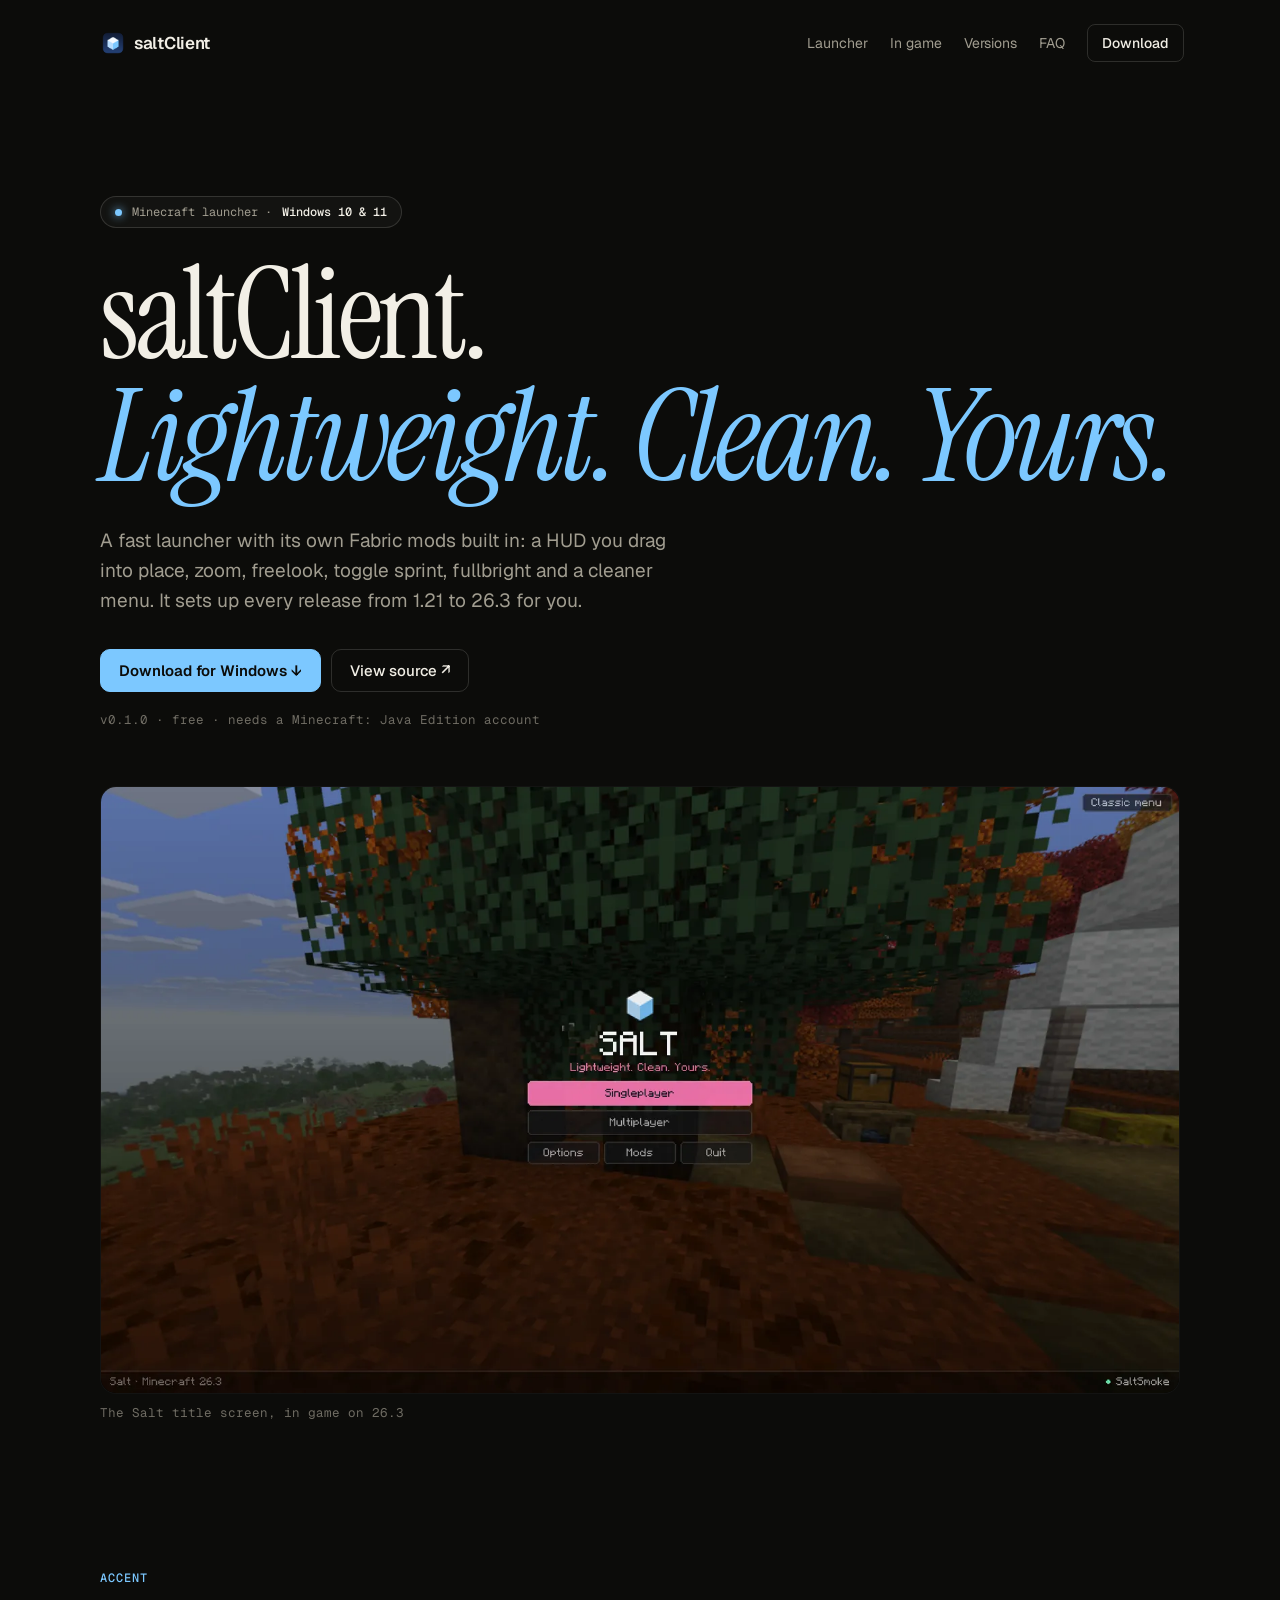
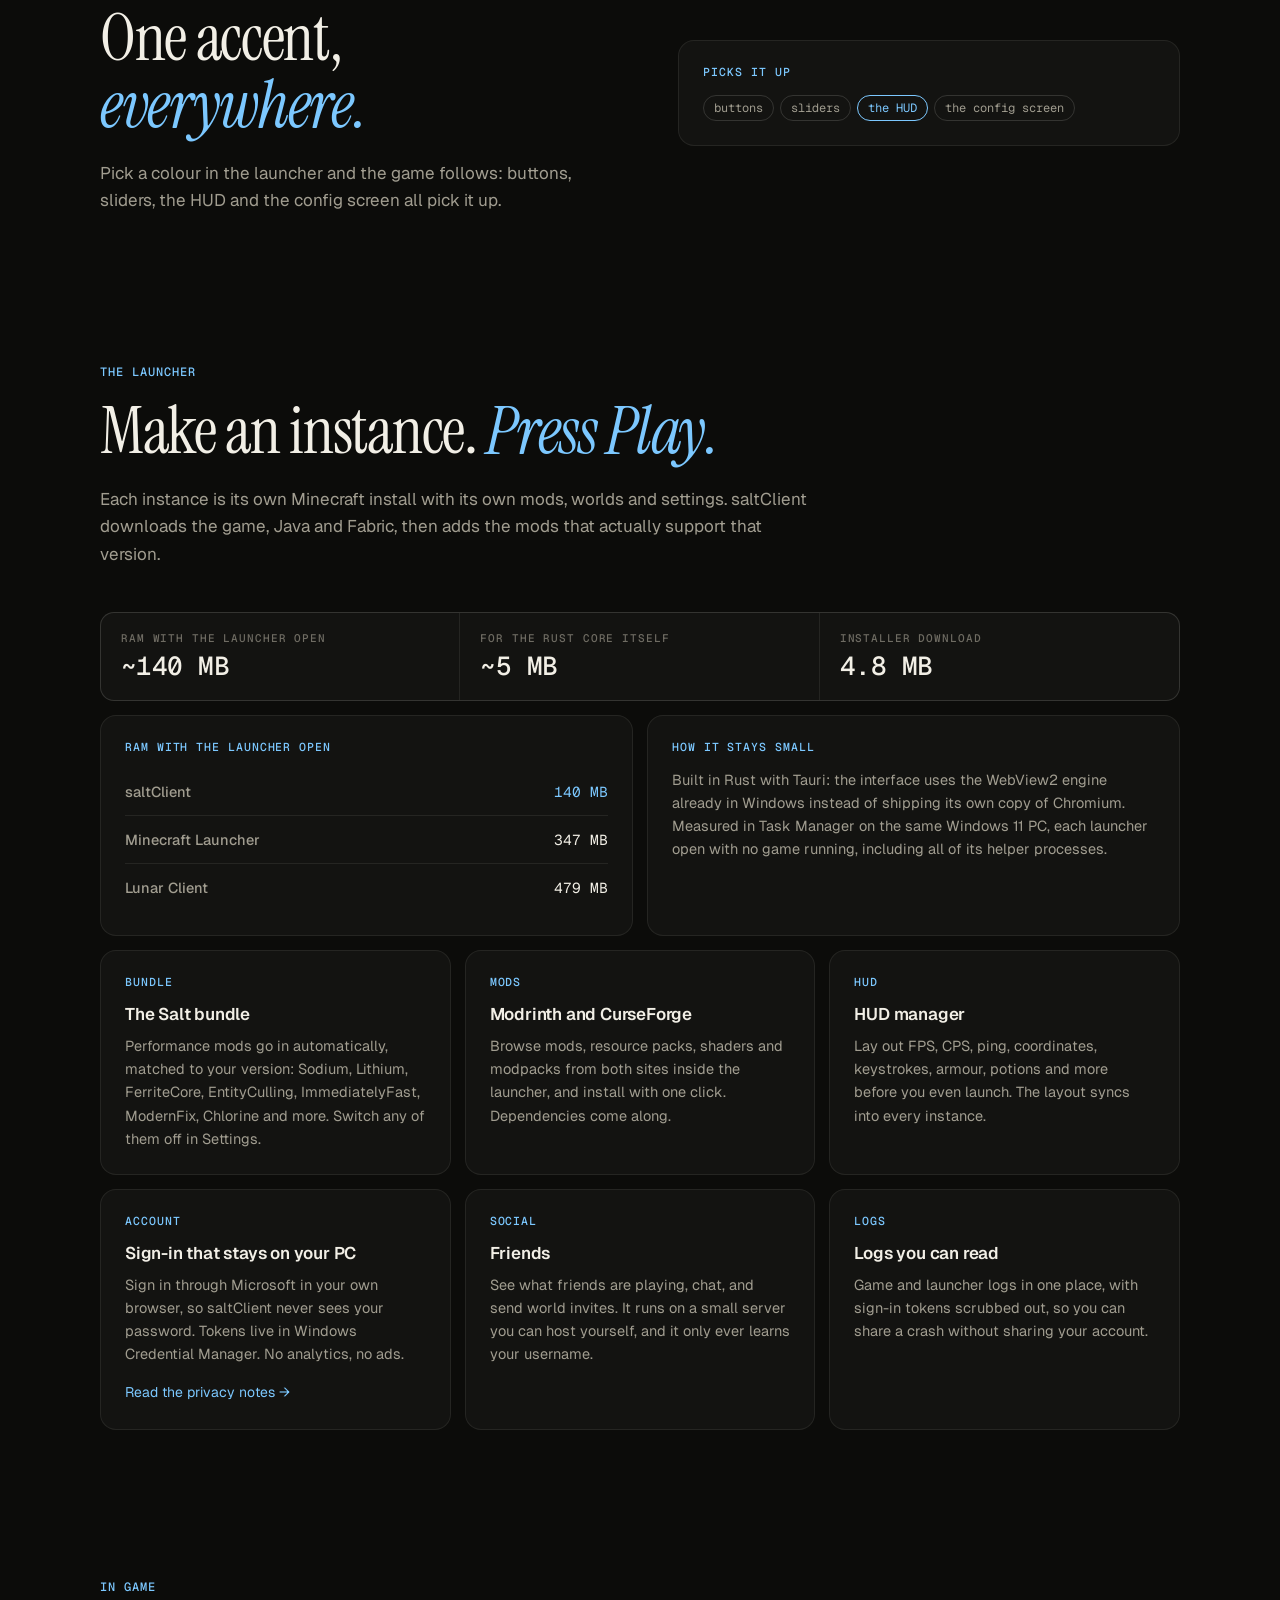
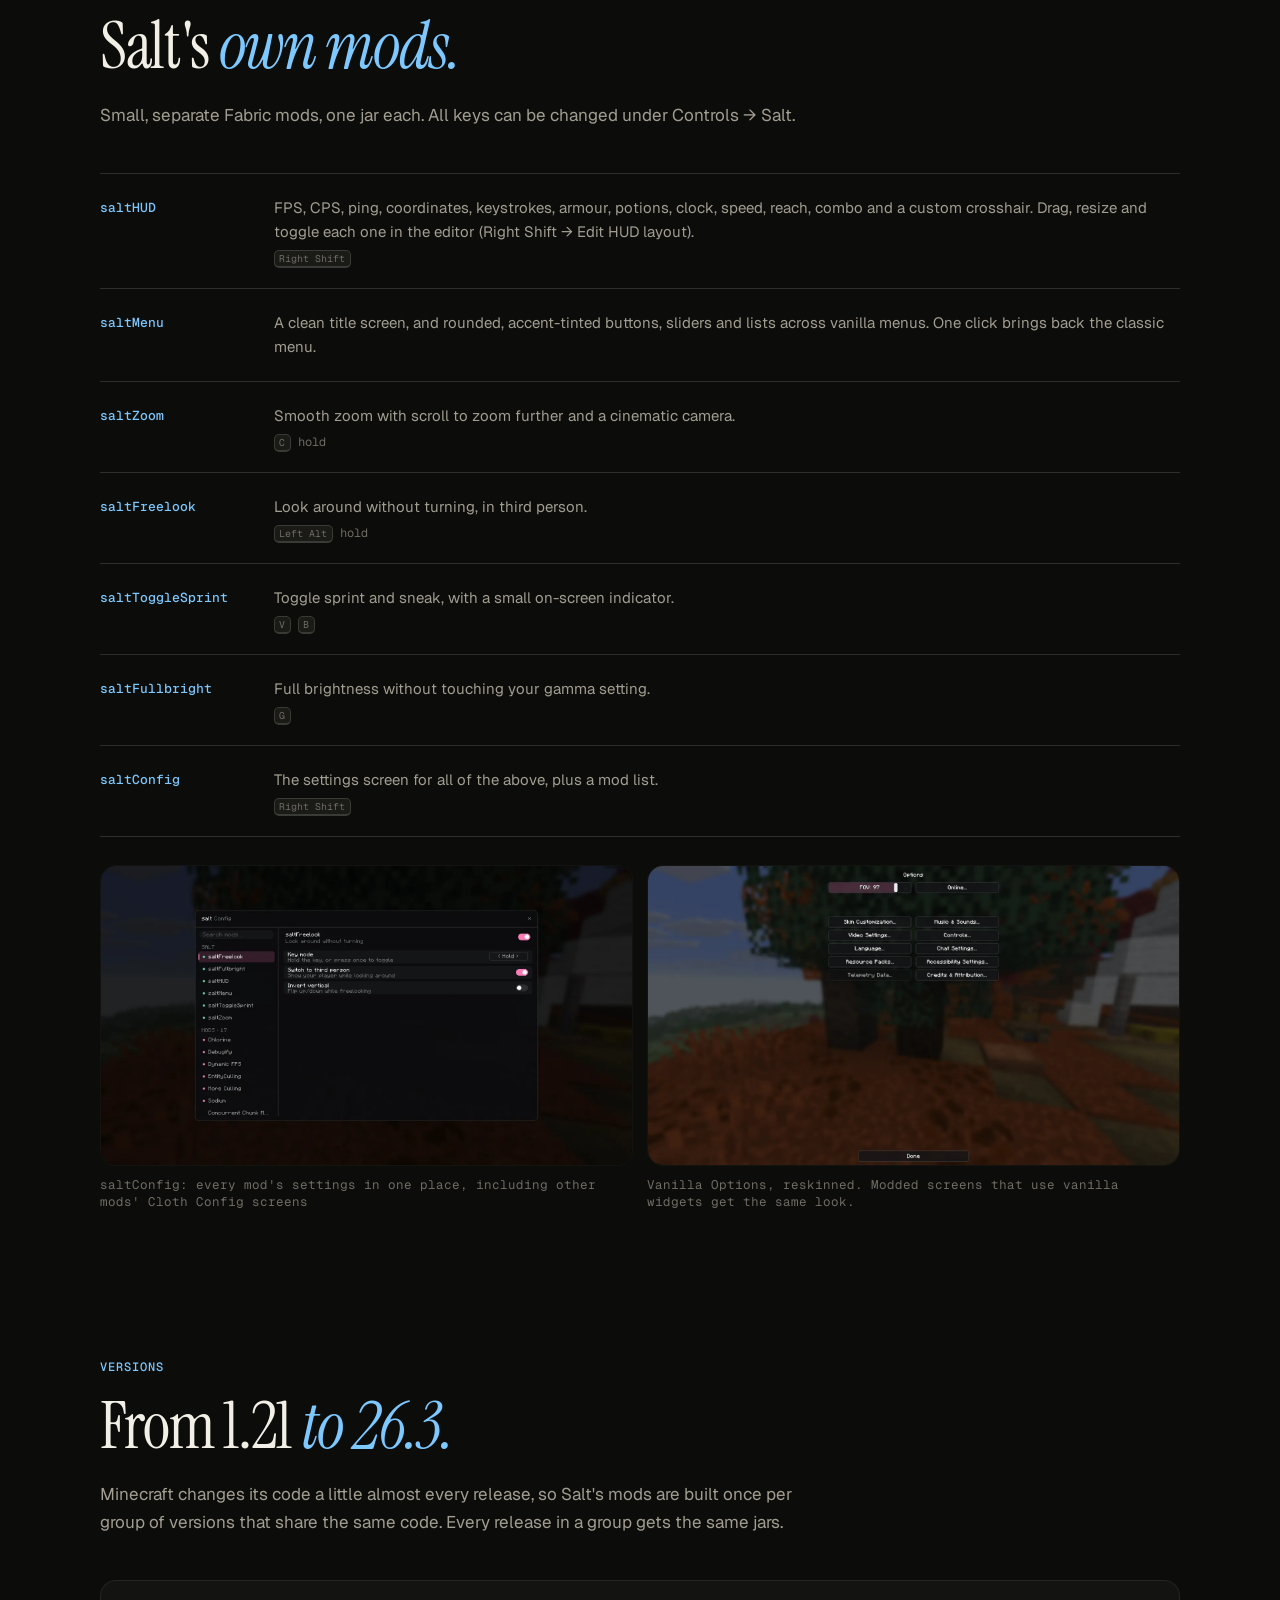
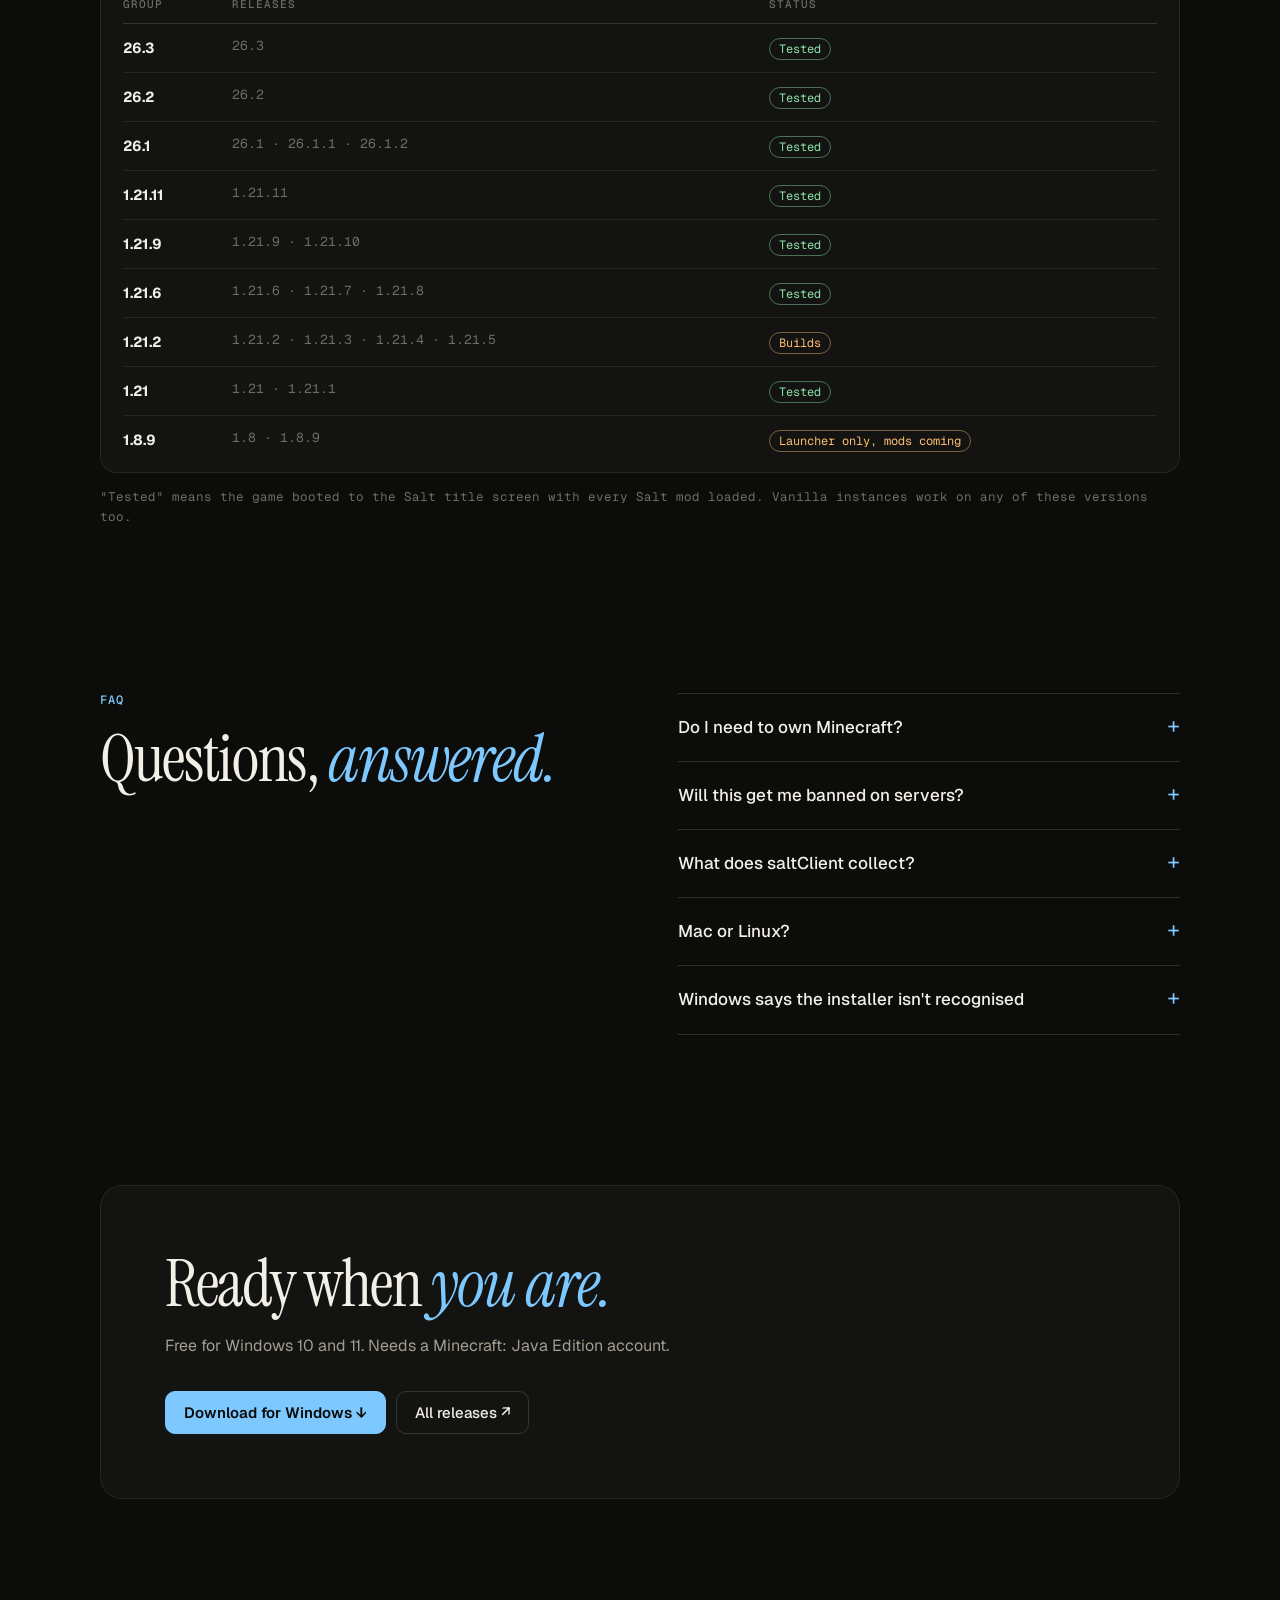
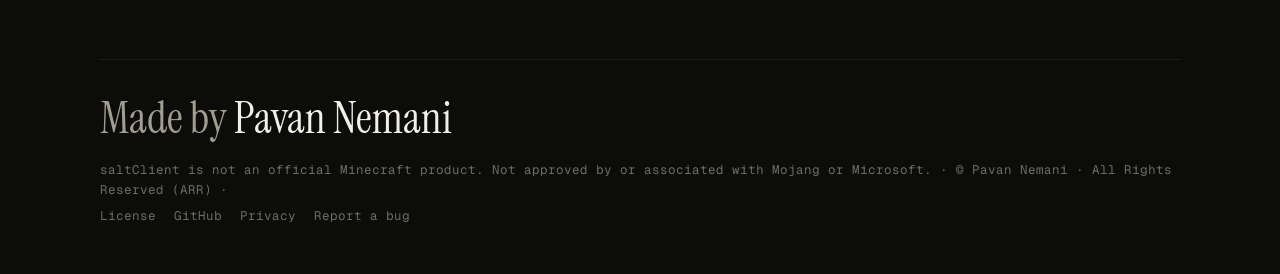
==== index.html @ 24d4adfd "Editorial redesign: serif headlines, mono labels, card and row layouts Dark, warm page inspired by m" ====
<!doctype html>
<html lang="en">
<head>
<meta charset="utf-8">
<meta name="viewport" content="width=device-width, initial-scale=1">
<meta name="description" content="saltClient is a fast Minecraft launcher for Windows with its own Fabric mods: a drag-and-drop HUD, zoom, freelook, toggle sprint, fullbright and a cleaner menu, on every release from 1.21 to 26.3.">
<meta name="theme-color" content="#0c0c0a">
<title>saltClient</title>
<link rel="icon" href="assets/img/logo.png">
<link rel="preconnect" href="https://fonts.googleapis.com">
<link rel="preconnect" href="https://fonts.gstatic.com" crossorigin>
<link rel="stylesheet" href="https://fonts.googleapis.com/css2?family=Geist:wght@400;500;600&amp;family=Geist+Mono:wght@400;500&amp;family=Instrument+Serif:ital@0;1&amp;display=swap">
<link rel="stylesheet" href="liquid-glass.css?v=2">
<link rel="stylesheet" href="styles.css?v=3">
<script src="liquid-glass.js?v=2" data-auto defer></script>
<meta property="og:title" content="saltClient">
<meta property="og:description" content="Lightweight. Clean. Yours. A Minecraft launcher with its own HUD and mods, from 1.21 to 26.3.">
<meta property="og:image" content="assets/img/title-screen.webp">
</head>
<body>
<header class="header" data-glass="60">
  <a class="name" href="#top"><img src="assets/img/logo.png" alt="" width="22" height="22">saltClient</a>
  <nav aria-label="Main">
    <a href="#launcher">Launcher</a>
    <a href="#in-game">In game</a>
    <a href="#versions">Versions</a>
    <a href="#faq">FAQ</a>
    <a class="cta-link" href="https://github.com/ophidianp/Salt/releases/latest/download/saltClient-Setup.exe">Download</a>
  </nav>
</header>

<main>
<div id="top"></div><section class="wrap hero">
<span class="badge">Minecraft launcher · <b>Windows 10 &amp; 11</b></span>
<h1>saltClient.<br><em>Lightweight. Clean. Yours.</em></h1>
<p class="lead">A fast launcher with its own Fabric mods built in: a HUD you drag into place, zoom, freelook, toggle sprint, fullbright and a cleaner menu. It sets up every release from 1.21 to 26.3 for you.</p>
<div class="actions"><a class="btn primary" href="https://github.com/ophidianp/Salt/releases/latest/download/saltClient-Setup.exe">Download for Windows ↓</a><a class="btn" href="https://github.com/ophidianp/Salt">View source ↗</a></div>
<p class="fine">v0.1.0 · free · needs a Minecraft: Java Edition account</p>
<figure style="margin-top:56px"><img src="assets/img/title-screen.webp" width="1600" height="900" alt="Salt's title screen in Minecraft 26.3: the Salt cube logo, the tagline Lightweight. Clean. Yours., and rounded Singleplayer, Multiplayer, Options, Mods and Quit buttons over a blurred world."><figcaption>The Salt title screen, in game on 26.3</figcaption></figure></section>
<section class="wrap section split">
<div class="section-head"><p class="eyebrow">Accent</p>
<h2>One accent, <em>everywhere.</em></h2>
<p>Pick a colour in the launcher and the game follows: buttons, sliders, the HUD and the config screen all pick it up.</p>
</div>
<article class="card "><p class="label">Picks it up</p><p></p><ul class="tags"><li>buttons</li><li>sliders</li><li class="on">the HUD</li><li>the config screen</li></ul></article></section>
<section class="wrap section" id="launcher">
<div class="section-head"><p class="eyebrow">The launcher</p>
<h2>Make an instance. <em>Press Play.</em></h2>
<p>Each instance is its own Minecraft install with its own mods, worlds and settings. saltClient downloads the game, Java and Fabric, then adds the mods that actually support that version.</p>
</div>
<div class="stats">
<div class="stat"><span>RAM with the launcher open</span><b>~140 MB</b></div>
<div class="stat"><span>For the Rust core itself</span><b>~5 MB</b></div>
<div class="stat"><span>Installer download</span><b>4.8 MB</b></div>
</div>
<div class="grid two" style="margin-top:14px"><div class="card"><p class="label">RAM with the launcher open</p><div class="table-card" style="padding:0;border:0;background:none"><table><tbody><tr><th scope="row">saltClient</th><td class="num" style="color:var(--accent)">140 MB</td></tr><tr><th scope="row">Minecraft Launcher</th><td class="num">347 MB</td></tr><tr><th scope="row">Lunar Client</th><td class="num">479 MB</td></tr></tbody></table></div></div><div class="card"><p class="label">How it stays small</p><p>Built in Rust with Tauri: the interface uses the WebView2 engine already in Windows instead of shipping its own copy of Chromium. Measured in Task Manager on the same Windows 11 PC, each launcher open with no game running, including all of its helper processes.</p></div></div>
<div class="grid" style="margin-top:14px">
<article class="card "><p class="label">Bundle</p><h3>The Salt bundle</h3><p>Performance mods go in automatically, matched to your version: Sodium, Lithium, FerriteCore, EntityCulling, ImmediatelyFast, ModernFix, Chlorine and more. Switch any of them off in Settings.</p></article>
<article class="card "><p class="label">Mods</p><h3>Modrinth and CurseForge</h3><p>Browse mods, resource packs, shaders and modpacks from both sites inside the launcher, and install with one click. Dependencies come along.</p></article>
<article class="card "><p class="label">HUD</p><h3>HUD manager</h3><p>Lay out FPS, CPS, ping, coordinates, keystrokes, armour, potions and more before you even launch. The layout syncs into every instance.</p></article>
<article class="card "><p class="label">Account</p><h3>Sign-in that stays on your PC</h3><p>Sign in through Microsoft in your own browser, so saltClient never sees your password. Tokens live in Windows Credential Manager. No analytics, no ads.</p><a class="more" href="https://github.com/ophidianp/Salt/blob/main/PRIVACY.md">Read the privacy notes →</a></article>
<article class="card "><p class="label">Social</p><h3>Friends</h3><p>See what friends are playing, chat, and send world invites. It runs on a small server you can host yourself, and it only ever learns your username.</p></article>
<article class="card "><p class="label">Logs</p><h3>Logs you can read</h3><p>Game and launcher logs in one place, with sign-in tokens scrubbed out, so you can share a crash without sharing your account.</p></article>
</div>
</section>
<section class="wrap section" id="in-game">
<div class="section-head"><p class="eyebrow">In game</p>
<h2>Salt's <em>own mods.</em></h2>
<p>Small, separate Fabric mods, one jar each. All keys can be changed under Controls → Salt.</p>
</div>
<div class="rows">
<div class="row"><p class="label">saltHUD</p><div><p>FPS, CPS, ping, coordinates, keystrokes, armour, potions, clock, speed, reach, combo and a custom crosshair. Drag, resize and toggle each one in the editor (Right Shift → Edit HUD layout).</p><p class="meta" style="margin-top:6px"><kbd>Right Shift</kbd></p></div></div>
<div class="row"><p class="label">saltMenu</p><div><p>A clean title screen, and rounded, accent-tinted buttons, sliders and lists across vanilla menus. One click brings back the classic menu.</p></div></div>
<div class="row"><p class="label">saltZoom</p><div><p>Smooth zoom with scroll to zoom further and a cinematic camera.</p><p class="meta" style="margin-top:6px"><kbd>C</kbd> hold</p></div></div>
<div class="row"><p class="label">saltFreelook</p><div><p>Look around without turning, in third person.</p><p class="meta" style="margin-top:6px"><kbd>Left Alt</kbd> hold</p></div></div>
<div class="row"><p class="label">saltToggleSprint</p><div><p>Toggle sprint and sneak, with a small on-screen indicator.</p><p class="meta" style="margin-top:6px"><kbd>V</kbd> <kbd>B</kbd></p></div></div>
<div class="row"><p class="label">saltFullbright</p><div><p>Full brightness without touching your gamma setting.</p><p class="meta" style="margin-top:6px"><kbd>G</kbd></p></div></div>
<div class="row"><p class="label">saltConfig</p><div><p>The settings screen for all of the above, plus a mod list.</p><p class="meta" style="margin-top:6px"><kbd>Right Shift</kbd></p></div></div>
</div>
<div class="shots"><figure><img src="assets/img/salt-config.webp" width="1600" height="900" loading="lazy" alt="The saltConfig screen: a rounded dark window listing the Salt mods and other installed mods on the left, with toggles and options for saltFreelook on the right."><figcaption>saltConfig: every mod's settings in one place, including other mods' Cloth Config screens</figcaption></figure><figure><img src="assets/img/options-reskin.webp" width="1600" height="900" loading="lazy" alt="Minecraft's Options screen with Salt's rounded dark buttons and an accent-filled FOV slider."><figcaption>Vanilla Options, reskinned. Modded screens that use vanilla widgets get the same look.</figcaption></figure></div>
</section>
<section class="wrap section" id="versions">
<div class="section-head"><p class="eyebrow">Versions</p>
<h2>From 1.21 <em>to 26.3.</em></h2>
<p>Minecraft changes its code a little almost every release, so Salt's mods are built once per group of versions that share the same code. Every release in a group gets the same jars.</p>
</div>
<div class="table-card"><table><thead><tr><th>Group</th><th>Releases</th><th>Status</th></tr></thead><tbody>
<tr><td><strong>26.3</strong></td><td class="fine" style="font-size:13px">26.3</td><td><span class="pill ok">Tested</span></td></tr>
<tr><td><strong>26.2</strong></td><td class="fine" style="font-size:13px">26.2</td><td><span class="pill ok">Tested</span></td></tr>
<tr><td><strong>26.1</strong></td><td class="fine" style="font-size:13px">26.1 · 26.1.1 · 26.1.2</td><td><span class="pill ok">Tested</span></td></tr>
<tr><td><strong>1.21.11</strong></td><td class="fine" style="font-size:13px">1.21.11</td><td><span class="pill ok">Tested</span></td></tr>
<tr><td><strong>1.21.9</strong></td><td class="fine" style="font-size:13px">1.21.9 · 1.21.10</td><td><span class="pill ok">Tested</span></td></tr>
<tr><td><strong>1.21.6</strong></td><td class="fine" style="font-size:13px">1.21.6 · 1.21.7 · 1.21.8</td><td><span class="pill ok">Tested</span></td></tr>
<tr><td><strong>1.21.2</strong></td><td class="fine" style="font-size:13px">1.21.2 · 1.21.3 · 1.21.4 · 1.21.5</td><td><span class="pill warn">Builds</span></td></tr>
<tr><td><strong>1.21</strong></td><td class="fine" style="font-size:13px">1.21 · 1.21.1</td><td><span class="pill ok">Tested</span></td></tr>
<tr><td><strong>1.8.9</strong></td><td class="fine" style="font-size:13px">1.8 · 1.8.9</td><td><span class="pill warn">Launcher only, mods coming</span></td></tr>
</tbody></table></div>
<p class="fine" style="margin-top:14px">"Tested" means the game booted to the Salt title screen with every Salt mod loaded. Vanilla instances work on any of these versions too.</p>
</section>
<section class="wrap section split" style="align-items:start" id="faq">
<div class="section-head"><p class="eyebrow">FAQ</p>
<h2>Questions, <em>answered.</em></h2>
</div>
<div class="faq">
<details><summary>Do I need to own Minecraft?</summary><p>Yes. saltClient launches the official Minecraft: Java Edition and checks that your account owns it. It doesn't unlock or share the game.</p></details>
<details><summary>Will this get me banned on servers?</summary><p>Salt's mods are visual and quality-of-life only, like other popular PvP clients: HUD, zoom, freelook, toggle sprint and fullbright. Some servers have their own rules about client mods, so check a server's rules if you're unsure.</p></details>
<details><summary>What does saltClient collect?</summary><p>Nothing for itself. There are no analytics or telemetry. Sign-in tokens stay in Windows Credential Manager and only go to Microsoft and Mojang. <a href="https://github.com/ophidianp/Salt/blob/main/PRIVACY.md">Full privacy notes</a>.</p></details>
<details><summary>Mac or Linux?</summary><p>Not yet. saltClient is built with Tauri, so other platforms are possible later, but only Windows is built and tested today.</p></details>
<details><summary>Windows says the installer isn't recognised</summary><p>The installer isn't code-signed yet, so SmartScreen may warn you. Click <em>More info</em>, then <em>Run anyway</em>. You can also build it yourself from the source.</p></details>
</div>
</section>
<section class="wrap"><div class="cta">
<h2>Ready when <em>you are.</em></h2>
<p>Free for Windows 10 and 11. Needs a Minecraft: Java Edition account.</p>
<div class="actions"><a class="btn primary" href="https://github.com/ophidianp/Salt/releases/latest/download/saltClient-Setup.exe">Download for Windows ↓</a><a class="btn" href="https://github.com/ophidianp/Salt/releases">All releases ↗</a></div>
</div></section>
</main>

<footer>
  <p class="made"><span>Made by</span> Pavan Nemani</p>
  <p class="fine">saltClient is not an official Minecraft product. Not approved by or associated with Mojang or Microsoft. · &copy; Pavan Nemani &middot; All Rights Reserved (ARR) · <a href="https://github.com/ophidianp/Salt/blob/main/LICENSE">License</a> <a href="https://github.com/ophidianp/Salt">GitHub</a> <a href="https://github.com/ophidianp/Salt/blob/main/PRIVACY.md">Privacy</a> <a href="https://github.com/ophidianp/Salt/issues">Report a bug</a></p>
</footer>
</body>
</html>
---- styles.css ----
/* saltClient website. Dark, warm and editorial: big serif headlines with one italic accent
   word, small mono labels, bordered dark cards and ruled rows (inspired by mnemoai.web.app).
   The header is the only liquid-glass surface (liquid-glass.css + .js). Fonts: Instrument
   Serif (headlines), Geist (text), Geist Mono (labels and code), loaded in each page's head. */

:root {
  color-scheme: dark;
  --accent: #7cc8ff;
  --accent-ink: #0b0b09;
  --bg: #0c0c0a;
  --surface: #131311;
  --surface-2: #1a1a17;
  --line: rgba(242, 239, 230, 0.08);
  --line-2: rgba(242, 239, 230, 0.15);
  --text: #f2efe6;
  --muted: #a19d90;
  --faint: #6f6c63;
  --ok: #8fe3a8;
  --warn: #ffbf73;
  --serif: "Instrument Serif", Georgia, serif;
  --sans: "Geist", -apple-system, system-ui, "Segoe UI", sans-serif;
  --mono: "Geist Mono", ui-monospace, "SF Mono", Menlo, Consolas, monospace;
  --wrap: 1080px;
  /* liquid glass (header only) */
  --g-tint: rgba(12, 12, 10, 0.55);
  --g-edge: rgba(255, 255, 255, 0.08);
  --g-edge-dark: rgba(0, 0, 0, 0.5);
  --lens-bg: rgba(255, 255, 255, 0.08);
}

* { box-sizing: border-box; }
html { -webkit-text-size-adjust: 100%; scroll-padding-top: 96px; }
body { margin: 0; background: var(--bg); color: var(--text); font: 16px/1.6 var(--sans); -webkit-font-smoothing: antialiased; }
a { color: inherit; text-underline-offset: 3px; }
img { max-width: 100%; height: auto; }
::selection { background: var(--accent); color: var(--accent-ink); }
:focus-visible { outline: 2px solid var(--accent); outline-offset: 2px; }
code, kbd, pre { font-family: var(--mono); }
code { padding: 0.12em 0.45em; border: 1px solid var(--line); border-radius: 5px; background: var(--surface-2); font-size: 0.86em; }
kbd { padding: 0.08em 0.45em; border: 1px solid var(--line-2); border-bottom-width: 2px; border-radius: 5px; background: var(--surface-2); font-size: 0.82em; white-space: nowrap; }
[hidden] { display: none !important; }
.wrap { width: min(var(--wrap), 100% - 48px); margin-inline: auto; }

/* ---------- header: the one glass element ---------- */
.header {
  position: sticky; top: 14px; z-index: 20;
  display: flex; flex-wrap: wrap; align-items: center; gap: 8px 26px;
  width: min(var(--wrap) + 32px, 100% - 24px); margin: 14px auto 0;
  padding: 10px 12px 10px 18px; border-radius: 14px;
}
.header .name { display: flex; align-items: center; gap: 10px; margin-right: auto; font-size: 17px; font-weight: 600; letter-spacing: -0.3px; text-decoration: none; }
.header .name img { width: 22px; height: 22px; border-radius: 6px; }
.header nav { display: flex; flex-wrap: wrap; align-items: center; gap: 4px 22px; }
.header nav a { color: var(--muted); font-size: 14px; text-decoration: none; }
.header nav a:hover, .header nav a[aria-current="page"] { color: var(--text); }
.header .cta-link { padding: 7px 14px; border: 1px solid var(--line-2); border-radius: 8px; color: var(--text); font-size: 14px; font-weight: 500; text-decoration: none; }
.header .cta-link:hover { border-color: var(--muted); }

/* ---------- type ---------- */
h1, h2 { margin: 0; font-family: var(--serif); font-weight: 400; }
h1 { font-size: clamp(56px, 10vw, 128px); line-height: 0.95; letter-spacing: -0.035em; }
h2 { font-size: clamp(40px, 5.4vw, 66px); line-height: 1.02; letter-spacing: -0.02em; }
h1 em, h2 em, .serif em { color: var(--accent); font-style: italic; }
h3 { margin: 0 0 8px; font-size: 17px; font-weight: 600; letter-spacing: -0.2px; line-height: 1.35; }
p { margin: 0 0 16px; }
.lead { max-width: 580px; color: var(--muted); font-size: 19px; }
.muted { color: var(--muted); }
.eyebrow { margin: 0 0 18px; color: var(--accent); font: 500 12px/1.2 var(--mono); letter-spacing: 0.08em; text-transform: uppercase; }
.fine { color: var(--faint); font: 12.5px/1.6 var(--mono); }

/* ---------- hero ---------- */
.hero { padding: clamp(72px, 10vw, 124px) 0 0; }
.hero h1 { margin: 26px 0 28px; }
.badge { display: inline-flex; align-items: center; gap: 10px; padding: 7px 14px; border: 1px solid var(--line-2); border-radius: 999px; background: var(--surface); color: var(--muted); font: 12px var(--mono); }
.badge::before { content: ""; width: 7px; height: 7px; border-radius: 50%; background: var(--accent); box-shadow: 0 0 10px var(--accent); }
.badge b { color: var(--text); font-weight: 500; }
.actions { display: flex; flex-wrap: wrap; gap: 10px; margin-top: 32px; }
.hero .fine { margin-top: 18px; }
.btn {
  display: inline-flex; align-items: center; gap: 8px; padding: 11px 18px;
  border: 1px solid var(--line-2); border-radius: 10px; background: none; color: var(--text);
  font: 500 15px var(--sans); text-decoration: none; cursor: pointer;
}
.btn:hover { border-color: var(--muted); }
.btn.primary { border-color: var(--accent); background: var(--accent); color: var(--accent-ink); font-weight: 600; }
.btn.primary:hover { filter: brightness(1.08); }
.btn[aria-pressed="true"] { border-color: var(--accent); color: var(--accent); }
.btn[aria-disabled="true"] { opacity: 0.5; pointer-events: none; }

/* command card */
.cmd { max-width: 640px; margin-top: 36px; border: 1px solid var(--line-2); border-radius: 12px; background: var(--surface); overflow: hidden; }
.cmd-tabs { display: flex; gap: 20px; padding: 0 16px; border-bottom: 1px solid var(--line); color: var(--muted); font-size: 13px; }
.cmd-tabs span { padding: 11px 0; }
.cmd-tabs span:first-child { color: var(--text); box-shadow: inset 0 -2px var(--accent); }
.cmd-line { display: flex; align-items: center; gap: 12px; padding: 14px 16px 10px; font: 13.5px var(--mono); }
.cmd-line > span { color: var(--accent); }
.cmd-line code { flex: 1; padding: 0; border: 0; background: none; font-size: inherit; white-space: nowrap; overflow-x: auto; }
.cmd-line button { flex: none; padding: 6px 12px; border: 0; border-radius: 6px; background: var(--accent); color: var(--accent-ink); font: 600 12px var(--sans); cursor: pointer; }
.cmd-hint { padding: 0 16px 14px; color: var(--faint); font-size: 12.5px; }

/* ---------- sections ---------- */
.section { padding-top: clamp(96px, 12vw, 150px); }
.section-head { max-width: 720px; margin-bottom: 44px; }
.section-head > p:not(.eyebrow) { margin: 22px 0 0; color: var(--muted); font-size: 17px; }
.split { display: grid; grid-template-columns: minmax(0, 1fr) minmax(0, 1fr); gap: clamp(32px, 6vw, 80px); align-items: center; }
.split .section-head { margin-bottom: 0; }

/* cards */
.grid { display: grid; grid-template-columns: repeat(3, minmax(0, 1fr)); gap: 14px; }
.grid.two { grid-template-columns: repeat(2, minmax(0, 1fr)); }
.grid.four { grid-template-columns: repeat(4, minmax(0, 1fr)); }
.card { padding: 24px; border: 1px solid var(--line); border-radius: 16px; background: var(--surface); }
.card.wide { grid-column: span 2; }
.card.tall { grid-row: span 2; }
.card .label { margin: 0 0 14px; color: var(--accent); font: 500 11.5px/1.2 var(--mono); letter-spacing: 0.08em; text-transform: uppercase; }
.card p { margin: 0; color: var(--muted); font-size: 14.5px; line-height: 1.6; }
.card p + p { margin-top: 10px; }
.card .more { display: inline-block; margin-top: 16px; color: var(--accent); font-size: 14px; text-decoration: none; }
.card .more:hover { text-decoration: underline; }
.card .serif { margin: 0 0 12px; font: 400 34px/1.05 var(--serif); letter-spacing: -0.01em; }
.tags { display: flex; flex-wrap: wrap; gap: 6px; margin: 16px 0 0; padding: 0; list-style: none; }
.tags li { padding: 4px 10px; border: 1px solid var(--line-2); border-radius: 999px; color: var(--muted); font: 12px var(--mono); }
.tags li.on { border-color: var(--accent); color: var(--accent); }
.tags li.off { text-decoration: line-through; color: var(--faint); }

/* ruled rows: a mono label on the left, content on the right */
.rows { border-top: 1px solid var(--line-2); }
.row { display: grid; grid-template-columns: 150px minmax(0, 1fr); gap: 24px; padding: 22px 0; border-bottom: 1px solid var(--line-2); }
.row > .label { padding-top: 3px; color: var(--accent); font: 500 12px/1.4 var(--mono); letter-spacing: 0.08em; text-transform: uppercase; }
.row h3 { margin: 0 0 4px; }
.row p { margin: 0; color: var(--muted); font-size: 15px; }
.row .meta { color: var(--faint); font: 12px var(--mono); }
.row-items { display: grid; grid-template-columns: repeat(auto-fit, minmax(210px, 1fr)); gap: 18px 28px; }

/* stats strip */
.stats { display: grid; grid-template-columns: repeat(auto-fit, minmax(150px, 1fr)); border: 1px solid var(--line-2); border-radius: 14px; background: var(--surface); overflow: hidden; }
.stat { padding: 18px 20px; border-right: 1px solid var(--line); }
.stat:last-child { border-right: 0; }
.stat > span { display: block; color: var(--faint); font: 500 11px var(--mono); letter-spacing: 0.08em; text-transform: uppercase; }
.stat b { display: block; margin-top: 6px; font: 500 26px/1.2 var(--mono); letter-spacing: -0.02em; }
.stat small { color: var(--muted); font: 12px var(--mono); }

/* steps */
.steps { display: grid; grid-template-columns: repeat(3, minmax(0, 1fr)); gap: 14px; margin: 0; padding: 0; list-style: none; counter-reset: step; }
.steps li { padding: 22px; border: 1px solid var(--line); border-radius: 16px; background: var(--surface); counter-increment: step; }
.steps li::before { content: counter(step, decimal-leading-zero); display: block; margin-bottom: 18px; color: var(--accent); font: 500 12px var(--mono); }
.steps li p { margin: 0; color: var(--muted); font-size: 14.5px; }

/* tables */
.table-card { padding: 4px 22px 8px; border: 1px solid var(--line); border-radius: 16px; background: var(--surface); overflow-x: auto; }
table { width: 100%; border-collapse: collapse; font-size: 14.5px; }
th, td { padding: 12px 16px 12px 0; border-bottom: 1px solid var(--line); text-align: left; vertical-align: top; }
tr:last-child > * { border-bottom: 0; }
thead th { color: var(--faint); font: 500 11px var(--mono); letter-spacing: 0.08em; text-transform: uppercase; border-bottom: 1px solid var(--line-2) !important; }
tbody th { color: var(--muted); font-weight: 500; }
td.num, th.num { text-align: right; font-family: var(--mono); font-variant-numeric: tabular-nums; white-space: nowrap; }
th:last-child, td:last-child { padding-right: 0; }
td small { display: block; color: var(--faint); font-size: 13px; }
.pill { display: inline-block; padding: 2px 9px; border: 1px solid var(--line-2); border-radius: 999px; color: var(--muted); font: 12px var(--mono); white-space: nowrap; }
.pill.ok { border-color: color-mix(in srgb, var(--ok) 45%, transparent); color: var(--ok); }
.pill.warn { border-color: color-mix(in srgb, var(--warn) 45%, transparent); color: var(--warn); }

/* code */
pre { margin: 0; padding: 20px 22px; border: 1px solid var(--line); border-radius: 14px; background: var(--surface); color: var(--text); font-size: 13px; line-height: 1.7; overflow-x: auto; }
pre b { color: var(--accent); font-weight: 500; }

/* FAQ */
.faq { border-top: 1px solid var(--line-2); }
.faq details { border-bottom: 1px solid var(--line-2); }
.faq summary { display: flex; justify-content: space-between; gap: 16px; padding: 20px 0; font-size: 17px; font-weight: 500; list-style: none; cursor: pointer; }
.faq summary::-webkit-details-marker { display: none; }
.faq summary::after { content: "+"; color: var(--accent); font: 400 22px/1 var(--mono); }
.faq details[open] summary::after { content: "−"; }
.faq details > :not(summary) { max-width: 680px; margin: 0 0 20px; color: var(--muted); }

/* note */
.note { padding: 16px 18px; border: 1px solid var(--line); border-left: 2px solid var(--accent); border-radius: 10px; background: var(--surface); color: var(--muted); font-size: 15px; }
.note strong { color: var(--text); }

/* figures and video */
figure { margin: 0; }
figure img, video.video { display: block; width: 100%; border: 1px solid var(--line); border-radius: 16px; background: #000; }
figcaption { margin-top: 10px; color: var(--faint); font: 12.5px var(--mono); }

/* closing band */
.cta { margin-top: clamp(96px, 12vw, 150px); padding: clamp(36px, 6vw, 64px); border: 1px solid var(--line); border-radius: 22px; background: var(--surface); }
.cta h2 { margin-bottom: 16px; }
.cta p { max-width: 560px; color: var(--muted); }

/* chat log (Transparency page; filled in by chat.js) */
.chatlog { border: 1px solid var(--line-2); border-radius: 16px; background: var(--surface); overflow: hidden; }
.chatlog-head { display: flex; align-items: center; justify-content: space-between; gap: 12px; padding: 12px 16px; border-bottom: 1px solid var(--line); font-size: 14px; }
.chatlog-head b { display: block; }
.chatlog-head small { color: var(--faint); font: 12px var(--mono); }
.chatlog-head .btn { padding: 7px 12px; font-size: 13px; }
#chat { height: min(70vh, 620px); overflow-y: auto; padding: 8px 18px 18px; font-size: 14.5px; overscroll-behavior: contain; }
#chat .day { margin: 18px 0 6px; color: var(--faint); font: 12px var(--mono); text-align: center; }
#chat .who { margin: 14px 0 2px; color: var(--faint); font: 500 12px var(--mono); }
#chat .who i { display: none; }
#chat .bubble { max-width: 88%; margin: 0 0 6px; padding: 9px 13px; border-radius: 14px; background: var(--surface-2); white-space: pre-wrap; overflow-wrap: anywhere; }
#chat .bubble.me { margin-left: auto; background: color-mix(in srgb, var(--accent) 16%, var(--surface-2)); }
#chat .who.me { text-align: right; }
#chat .bubble .tag { color: var(--faint); font-size: 12px; }
#chat pre { margin: 8px 0 2px; padding: 10px 12px; border-radius: 8px; font-size: 12.5px; white-space: pre; }
#chat pre code { padding: 0; border: 0; background: none; }
.chat-empty { color: var(--muted); }
.chatlog-foot { padding: 10px 16px; border-top: 1px solid var(--line); color: var(--faint); font: 12px var(--mono); }

/* footer */
footer { display: flex; flex-wrap: wrap; justify-content: space-between; align-items: flex-end; gap: 20px; width: min(var(--wrap), 100% - 48px); margin: clamp(110px, 13vw, 160px) auto 0; padding: 36px 0 48px; border-top: 1px solid var(--line); }
footer .made { margin: 0; font: 400 clamp(30px, 4vw, 44px)/1 var(--serif); }
footer .made span { color: var(--muted); }
footer .fine { display: flex; flex-wrap: wrap; gap: 6px 18px; margin: 0; }
footer .fine a { color: var(--faint); text-decoration: none; }
footer .fine a:hover { color: var(--text); }

@media (max-width: 900px) {
  .grid, .grid.four { grid-template-columns: repeat(2, minmax(0, 1fr)); }
  .split, .steps { grid-template-columns: minmax(0, 1fr); }
}
@media (max-width: 600px) {
  body { font-size: 15px; }
  .wrap, footer { width: calc(100% - 32px); }
  .header { top: 8px; width: calc(100% - 16px); margin-top: 8px; }
  .header nav { gap: 2px 16px; }
  .grid, .grid.two, .grid.four { grid-template-columns: minmax(0, 1fr); }
  .card.wide { grid-column: auto; }
  .row { grid-template-columns: minmax(0, 1fr); gap: 8px; }
  .stat { border-right: 0; border-bottom: 1px solid var(--line); }
  .lead { font-size: 17px; }
}

/* screenshots */
.shots { display: grid; grid-template-columns: repeat(2, minmax(0, 1fr)); gap: 14px; margin-top: 28px; }
@media (max-width: 700px) { .shots { grid-template-columns: minmax(0, 1fr); } }
/* mod names keep their case */
#in-game .row > .label { text-transform: none; letter-spacing: 0; font-size: 13px; }
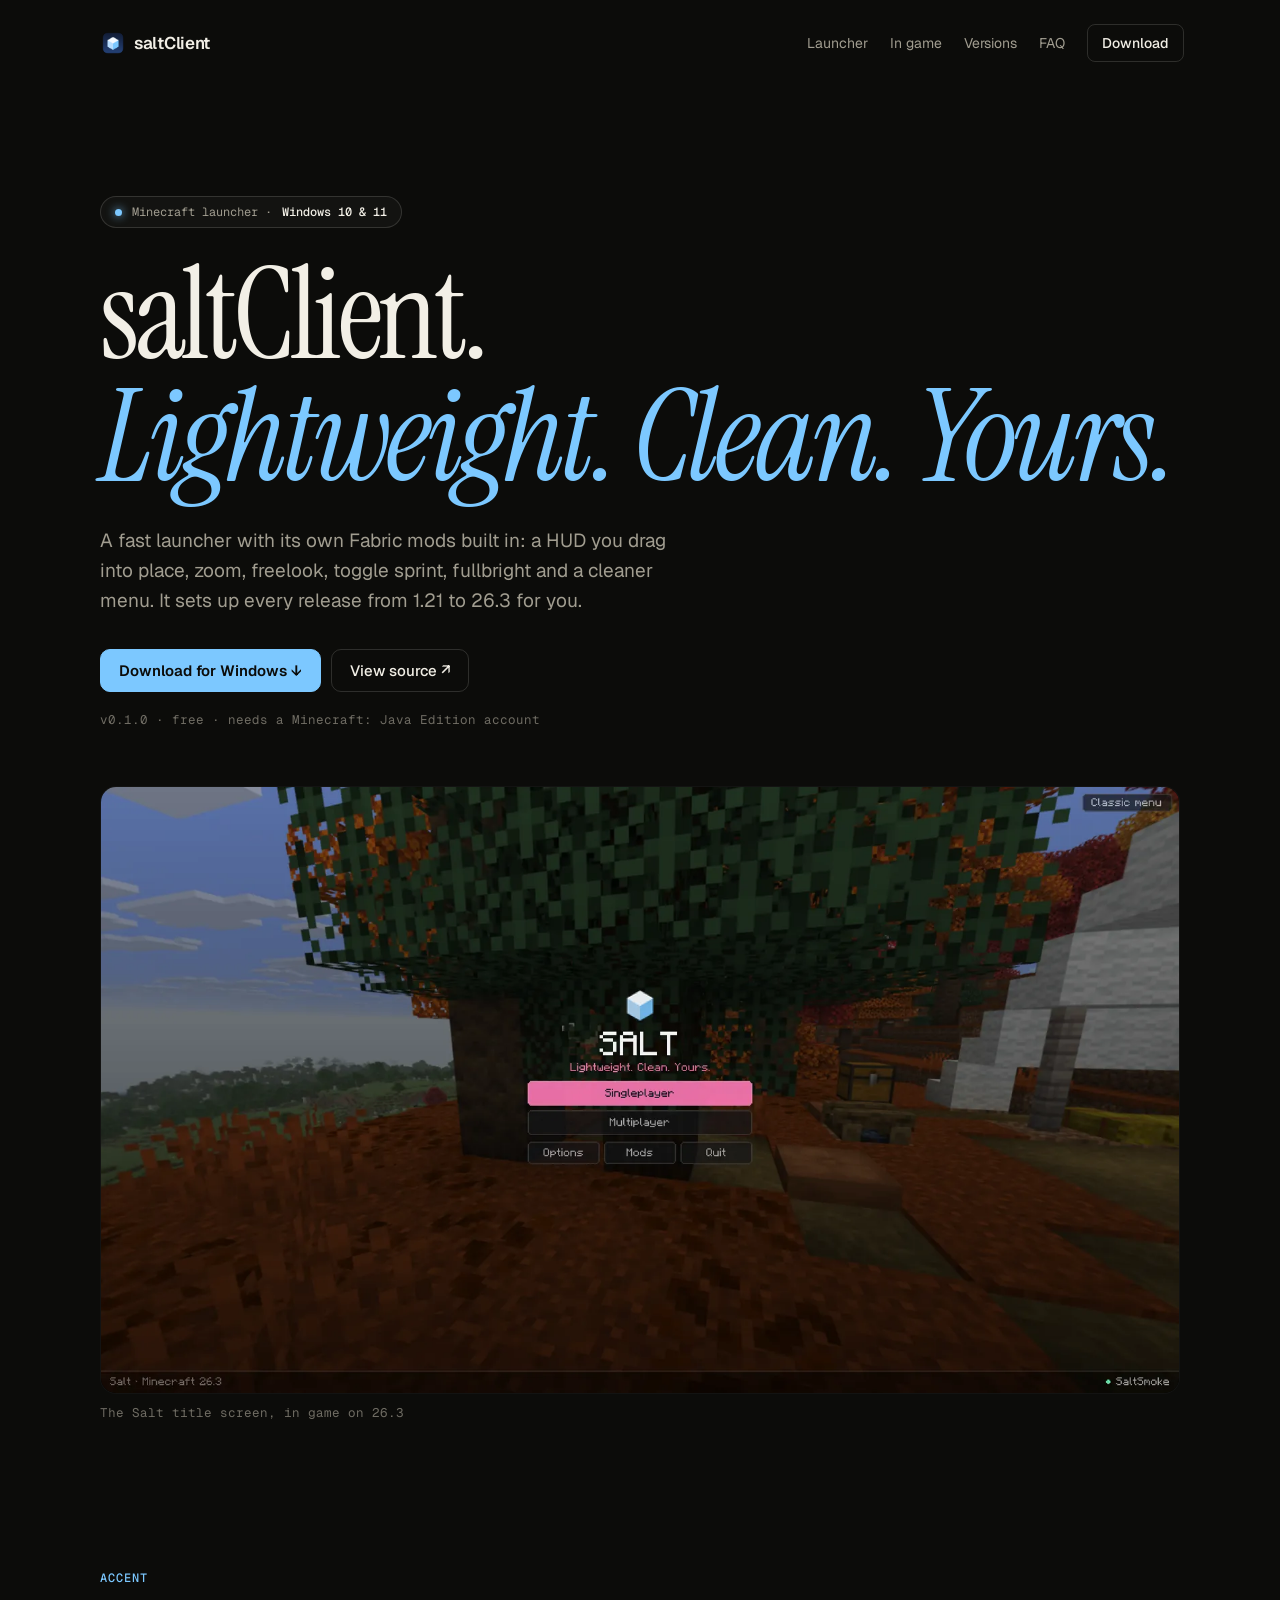
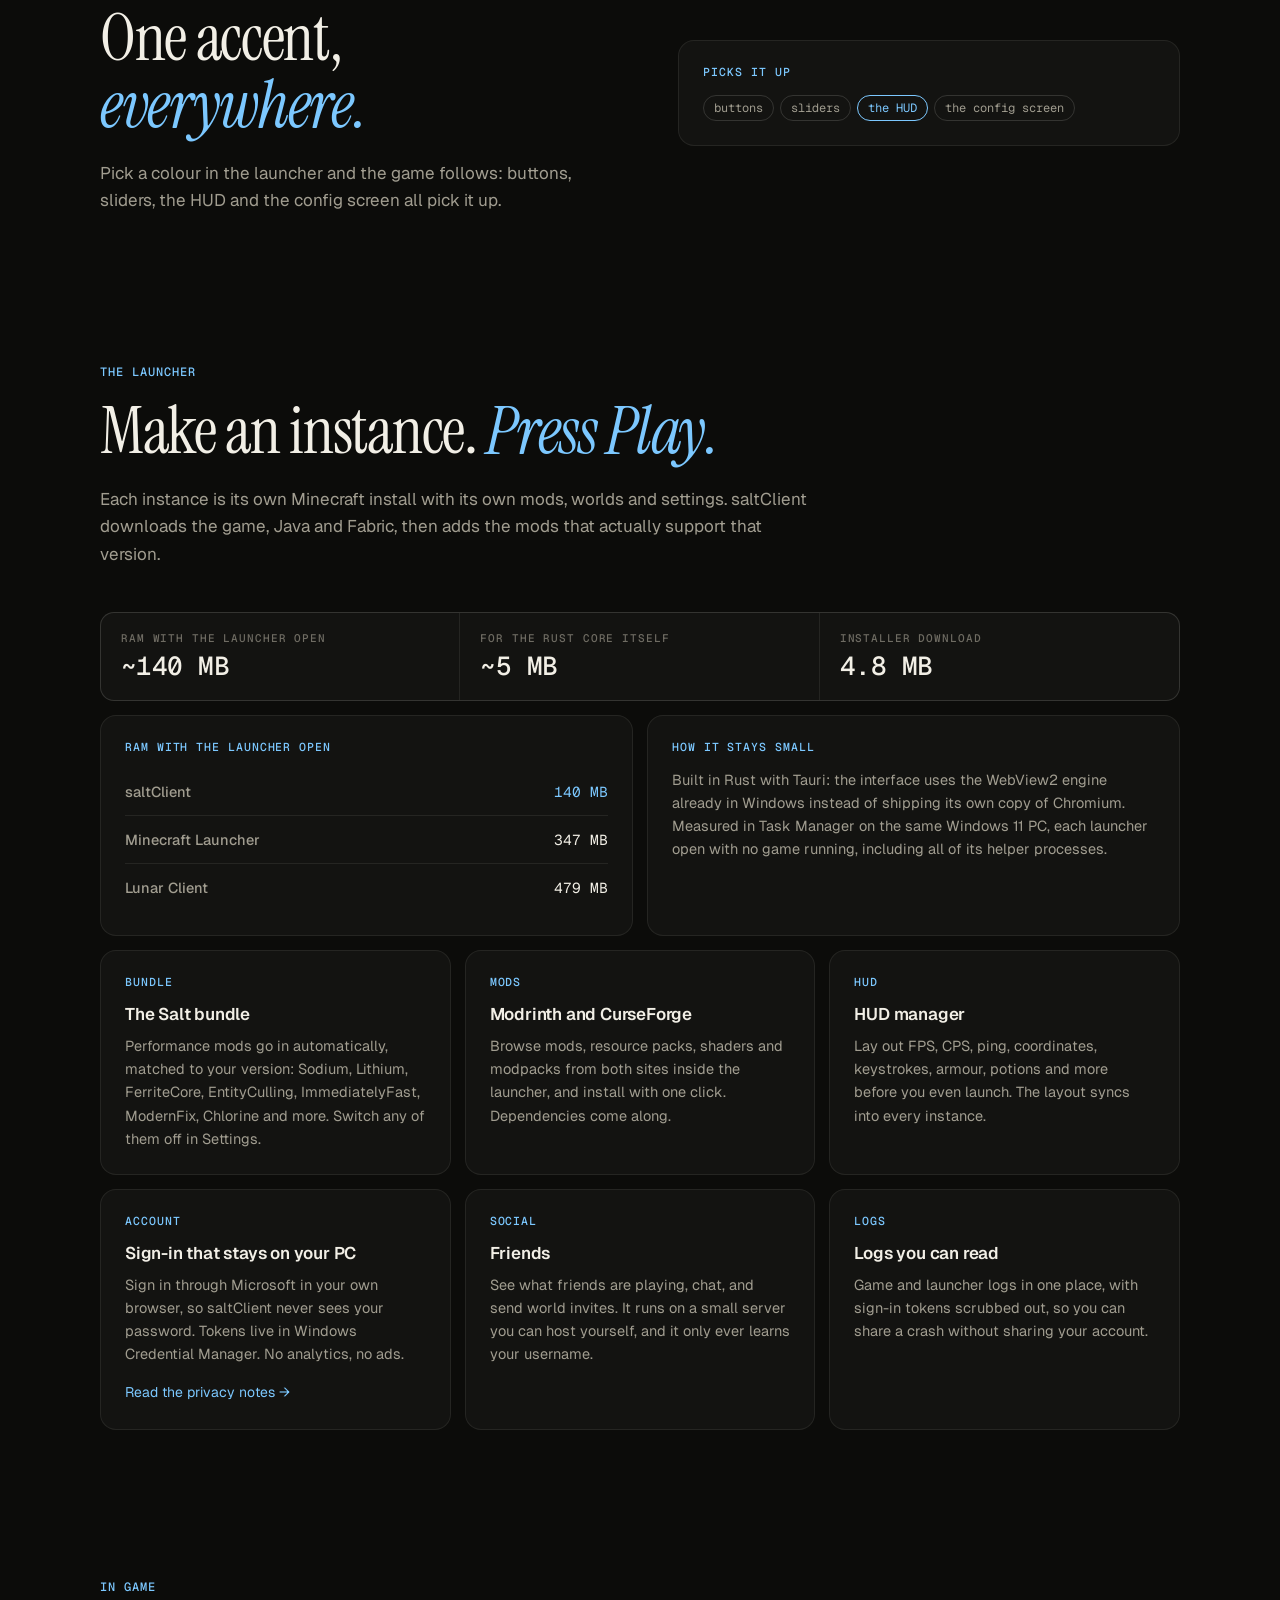
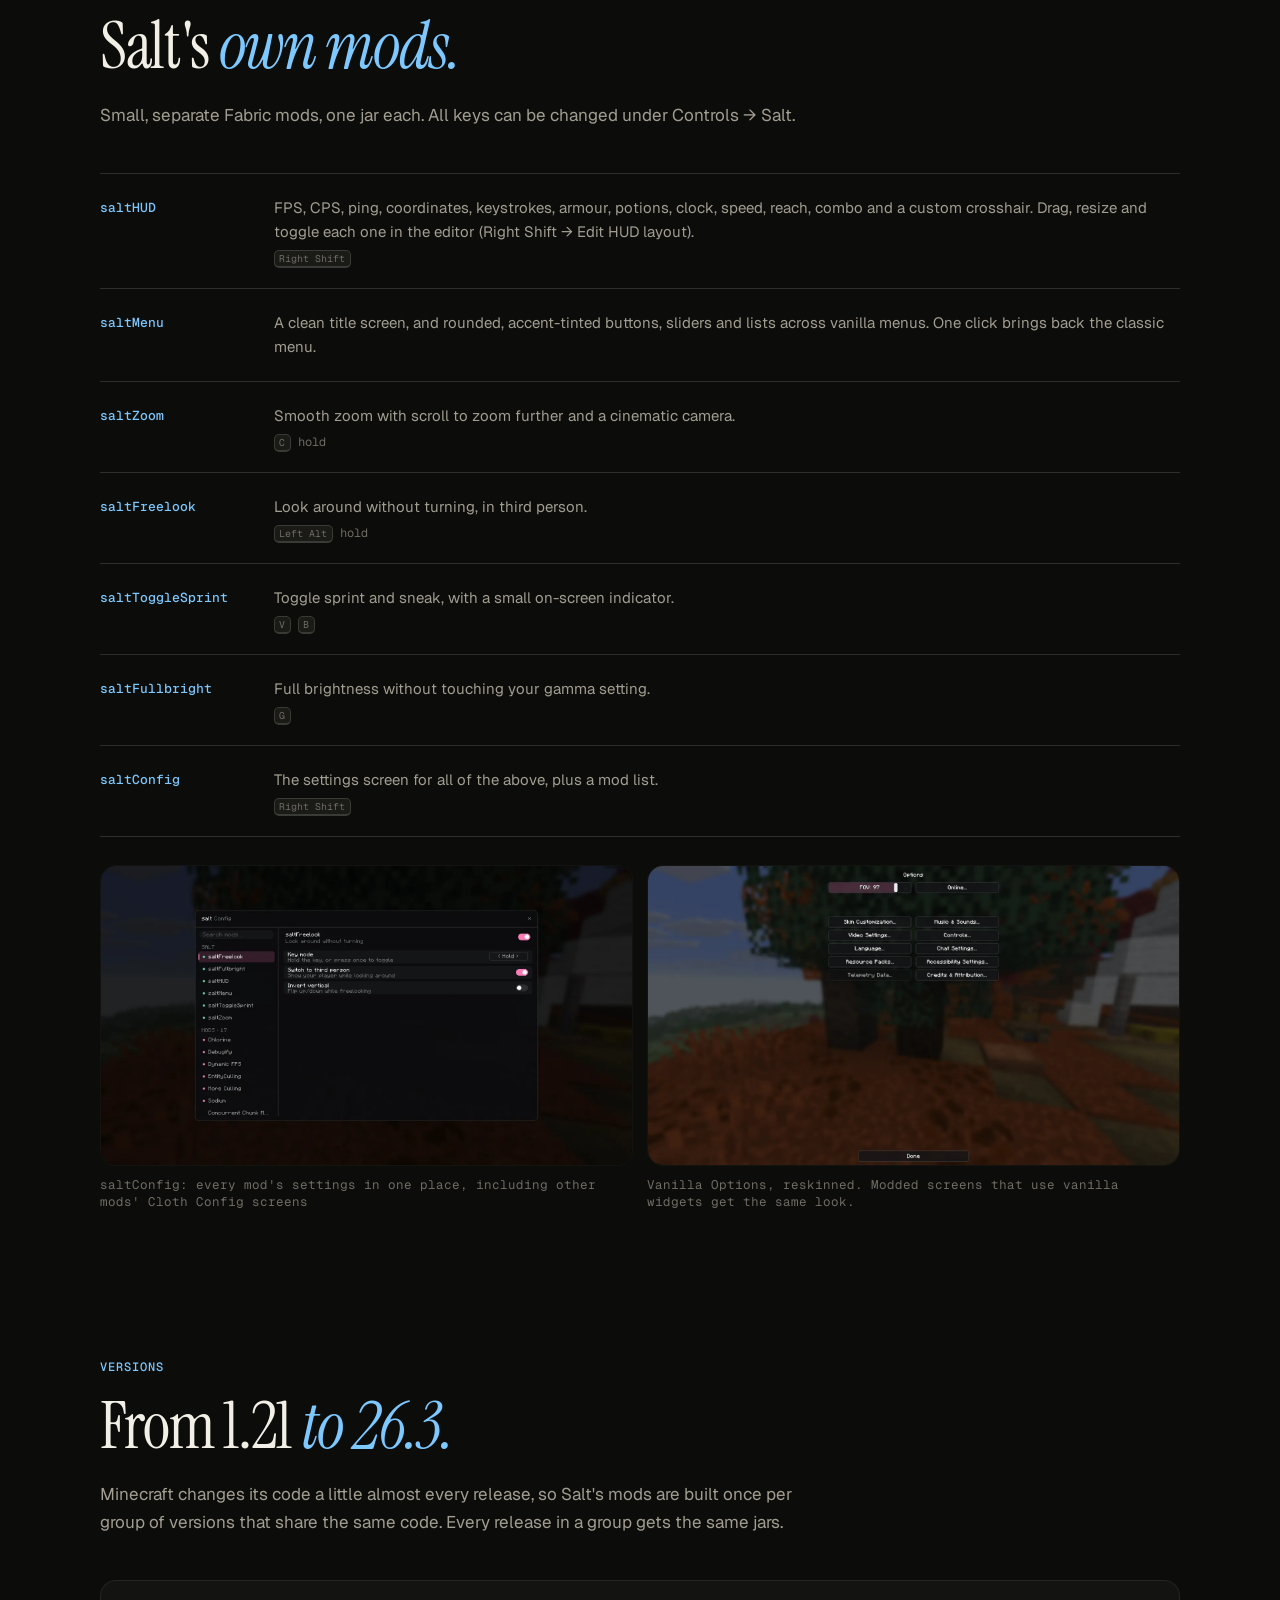
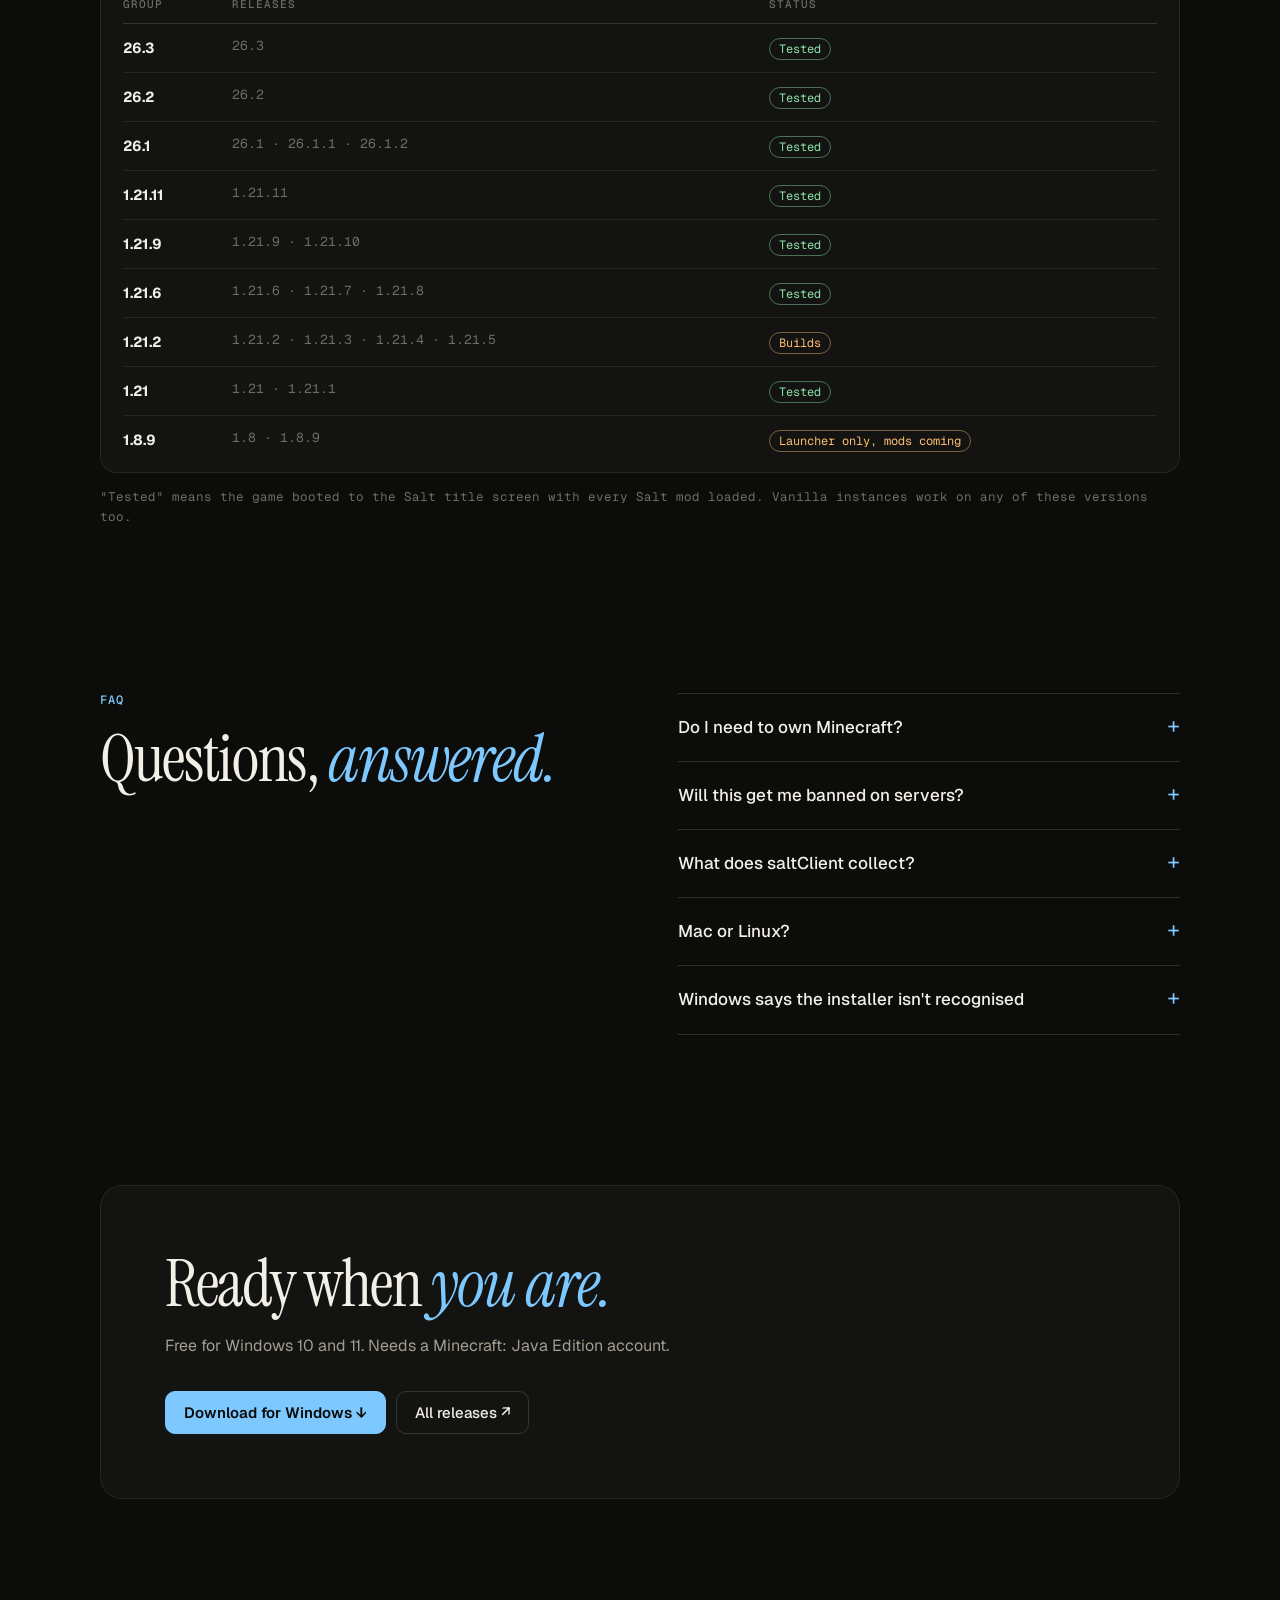
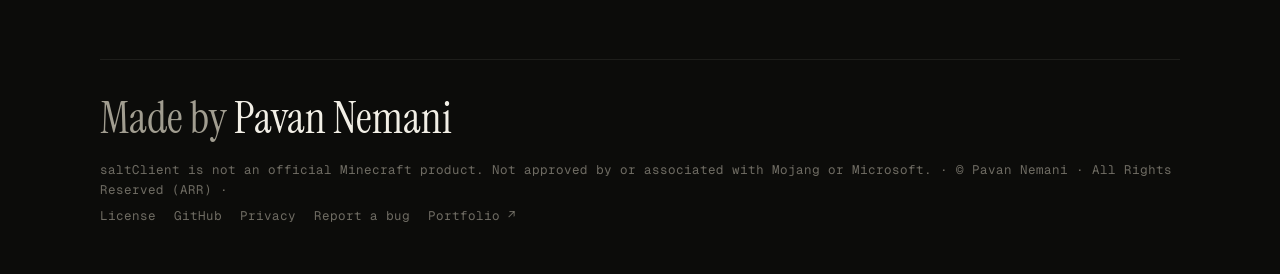
==== commit 836cd7c6: "Link to the portfolio from the footer "Pavan Nemani" in "Made by Pavan Nemani" now links to ophidian" ====
--- a/index.html
+++ b/index.html
@@ -11,7 +11,7 @@
 <link rel="preconnect" href="https://fonts.gstatic.com" crossorigin>
 <link rel="stylesheet" href="https://fonts.googleapis.com/css2?family=Geist:wght@400;500;600&amp;family=Geist+Mono:wght@400;500&amp;family=Instrument+Serif:ital@0;1&amp;display=swap">
 <link rel="stylesheet" href="liquid-glass.css?v=2">
-<link rel="stylesheet" href="styles.css?v=3">
+<link rel="stylesheet" href="styles.css?v=4">
 <script src="liquid-glass.js?v=2" data-auto defer></script>
 <meta property="og:title" content="saltClient">
 <meta property="og:description" content="Lightweight. Clean. Yours. A Minecraft launcher with its own HUD and mods, from 1.21 to 26.3.">
@@ -117,8 +117,8 @@
 </main>
 
 <footer>
-  <p class="made"><span>Made by</span> Pavan Nemani</p>
-  <p class="fine">saltClient is not an official Minecraft product. Not approved by or associated with Mojang or Microsoft. · &copy; Pavan Nemani &middot; All Rights Reserved (ARR) · <a href="https://github.com/ophidianp/Salt/blob/main/LICENSE">License</a> <a href="https://github.com/ophidianp/Salt">GitHub</a> <a href="https://github.com/ophidianp/Salt/blob/main/PRIVACY.md">Privacy</a> <a href="https://github.com/ophidianp/Salt/issues">Report a bug</a></p>
+  <p class="made"><span>Made by</span> <a href="https://ophidianp.github.io/">Pavan Nemani</a></p>
+  <p class="fine">saltClient is not an official Minecraft product. Not approved by or associated with Mojang or Microsoft. · &copy; Pavan Nemani &middot; All Rights Reserved (ARR) · <a href="https://github.com/ophidianp/Salt/blob/main/LICENSE">License</a> <a href="https://github.com/ophidianp/Salt">GitHub</a> <a href="https://github.com/ophidianp/Salt/blob/main/PRIVACY.md">Privacy</a> <a href="https://github.com/ophidianp/Salt/issues">Report a bug</a> <a href="https://ophidianp.github.io/">Portfolio ↗</a></p>
 </footer>
 </body>
 </html>
--- a/styles.css
+++ b/styles.css
@@ -213,6 +213,8 @@
 footer .fine { display: flex; flex-wrap: wrap; gap: 6px 18px; margin: 0; }
 footer .fine a { color: var(--faint); text-decoration: none; }
 footer .fine a:hover { color: var(--text); }
+footer .made a { color: var(--text); text-decoration: none; }
+footer .made a:hover { color: var(--accent); }
 
 @media (max-width: 900px) {
   .grid, .grid.four { grid-template-columns: repeat(2, minmax(0, 1fr)); }
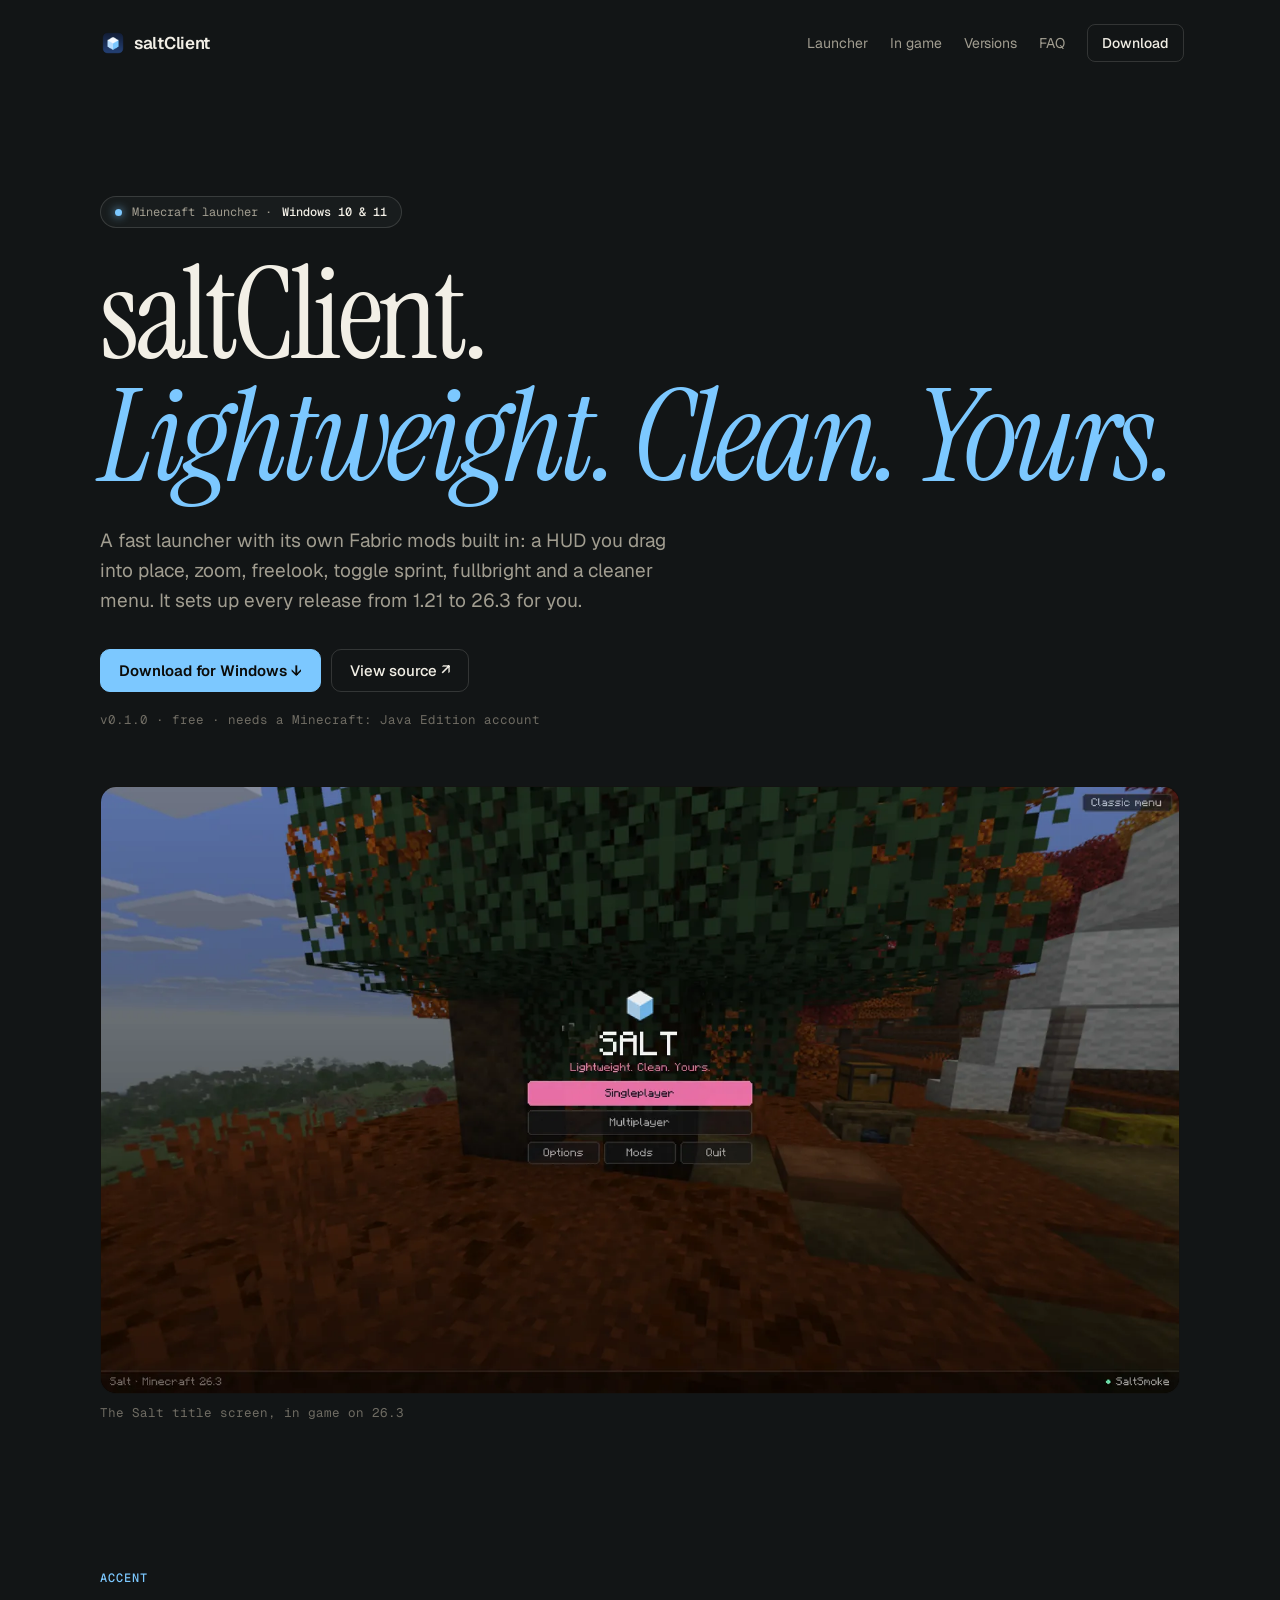
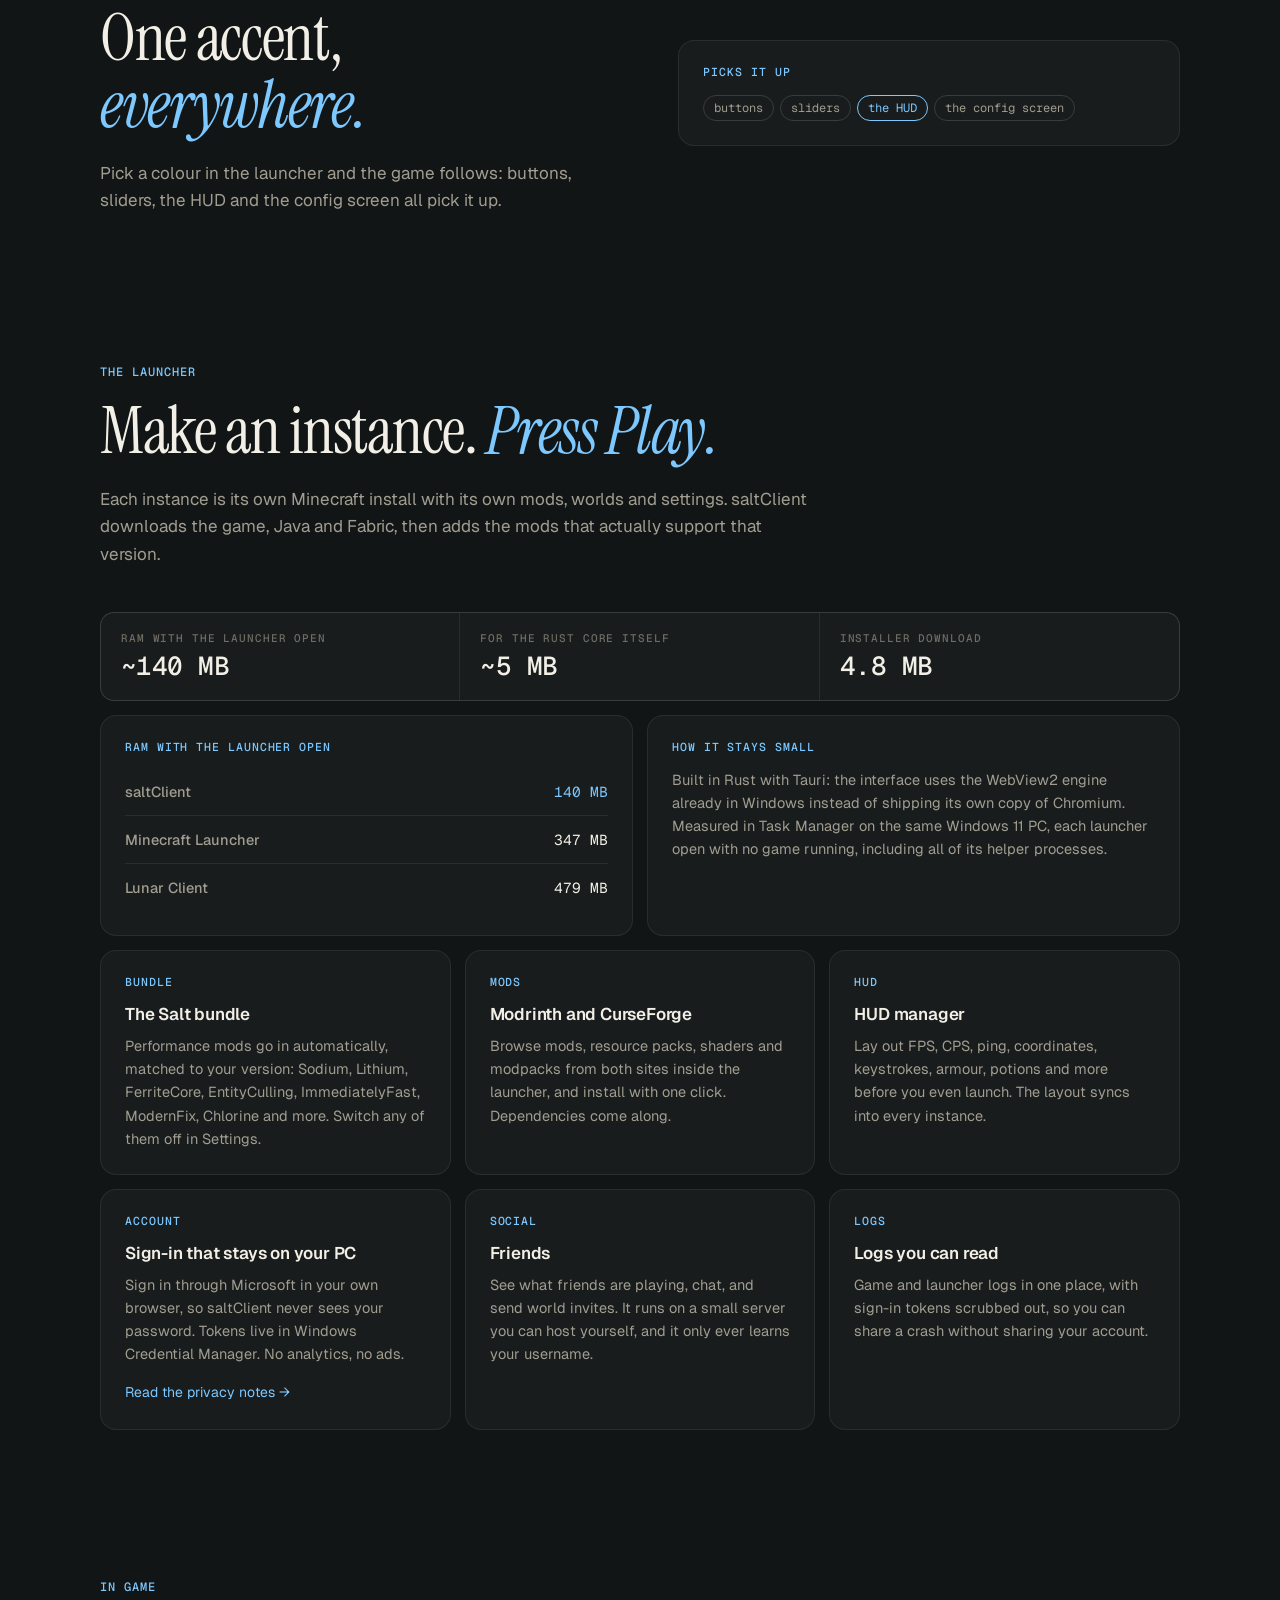
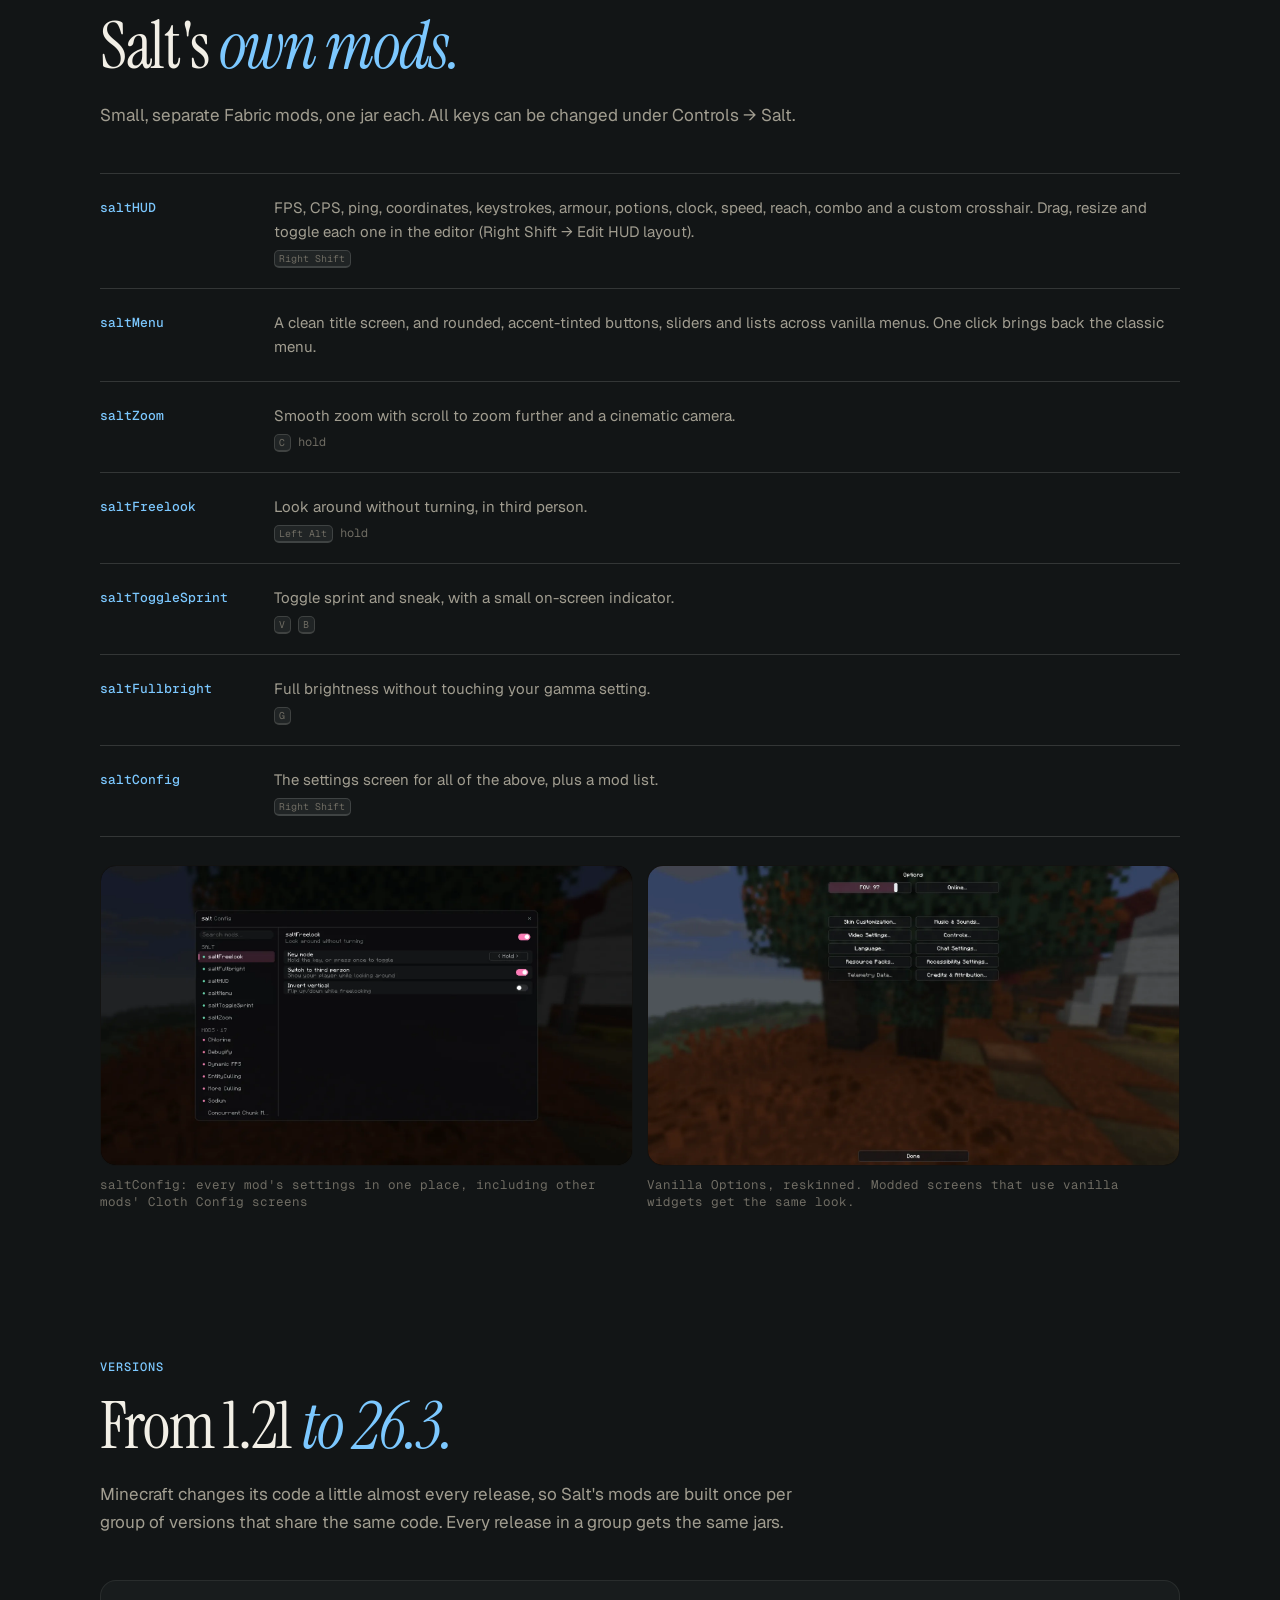
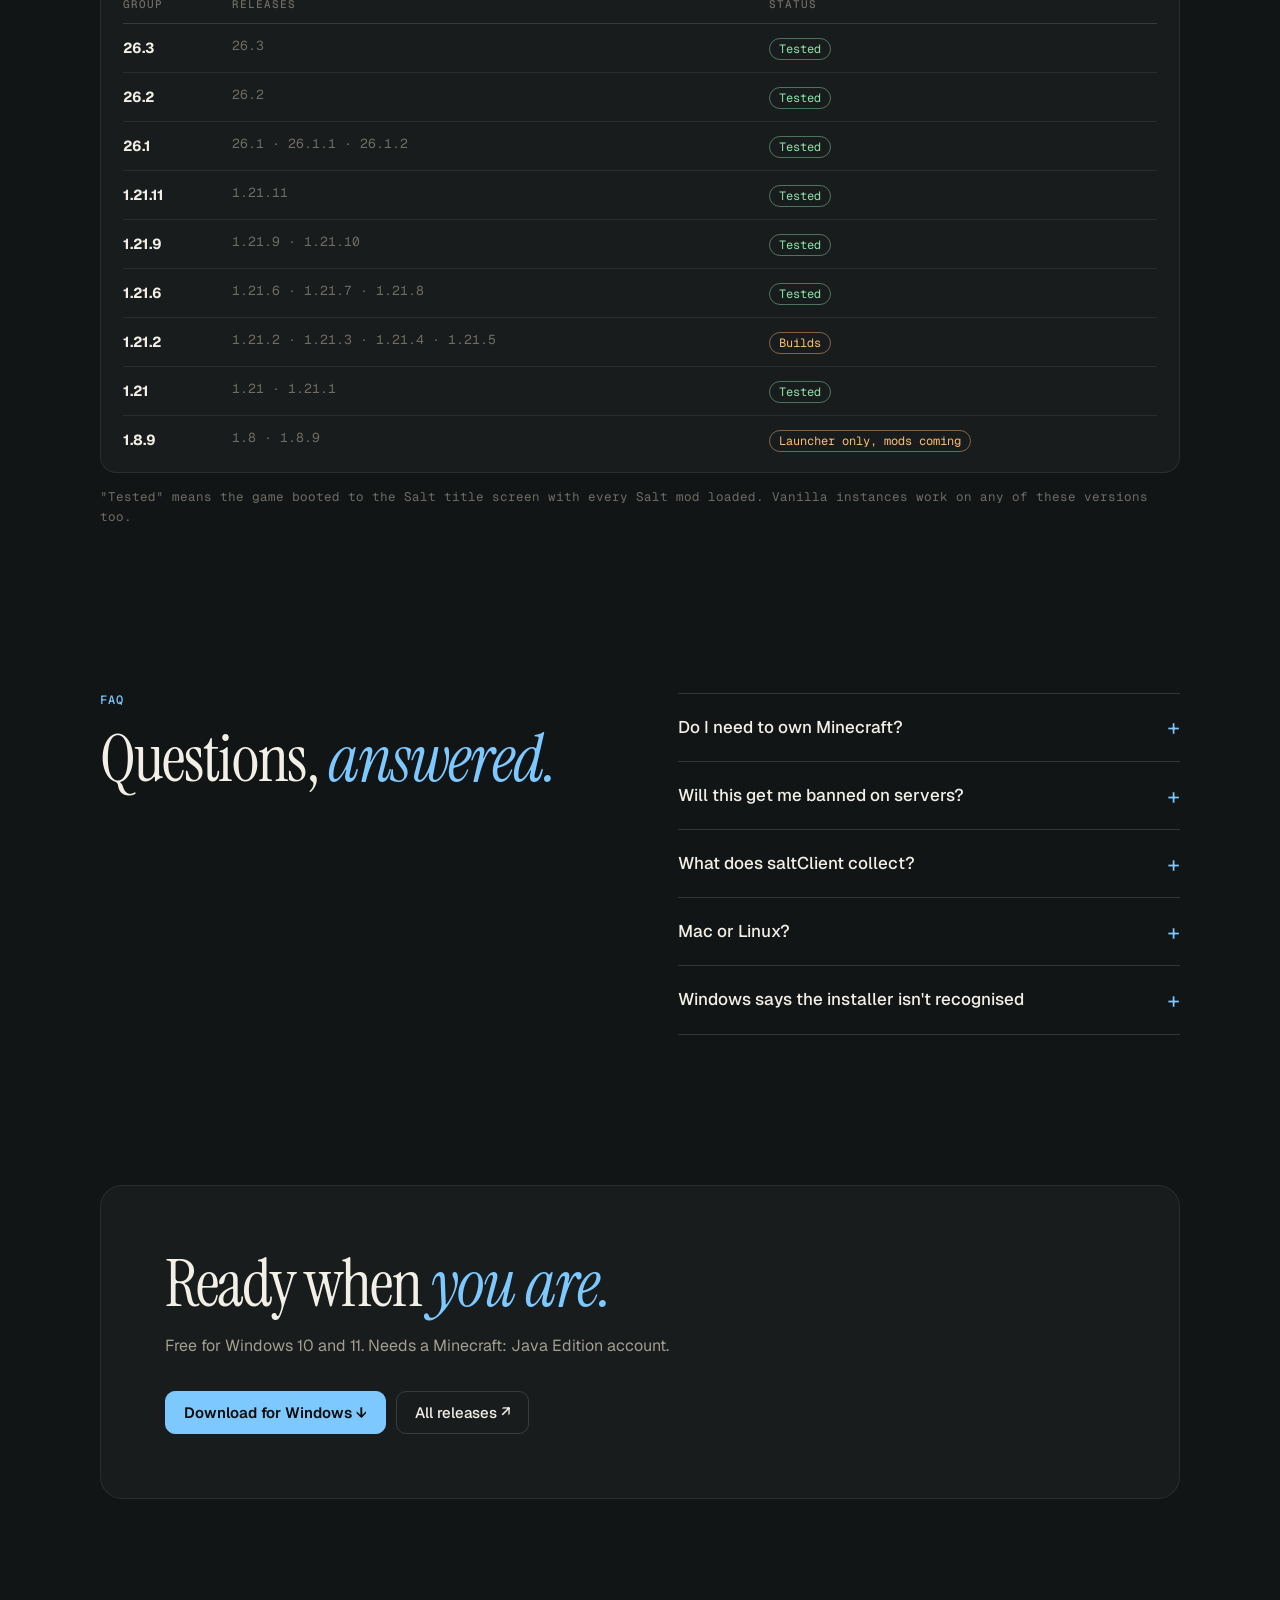
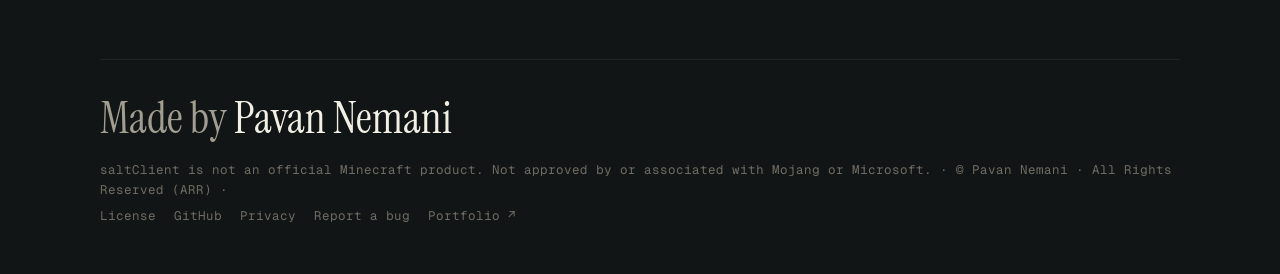
==== commit 1a40d41a: "Animate the FAQ and tint the page with the accent FAQ answers slide open and closed (a small script " ====
--- a/index.html
+++ b/index.html
@@ -11,7 +11,7 @@
 <link rel="preconnect" href="https://fonts.gstatic.com" crossorigin>
 <link rel="stylesheet" href="https://fonts.googleapis.com/css2?family=Geist:wght@400;500;600&amp;family=Geist+Mono:wght@400;500&amp;family=Instrument+Serif:ital@0;1&amp;display=swap">
 <link rel="stylesheet" href="liquid-glass.css?v=2">
-<link rel="stylesheet" href="styles.css?v=4">
+<link rel="stylesheet" href="styles.css?v=5">
 <script src="liquid-glass.js?v=2" data-auto defer></script>
 <meta property="og:title" content="saltClient">
 <meta property="og:description" content="Lightweight. Clean. Yours. A Minecraft launcher with its own HUD and mods, from 1.21 to 26.3.">
@@ -116,6 +116,26 @@
 </div></section>
 </main>
 
+<script>
+/* FAQ: slide each answer open and closed instead of snapping */
+document.querySelectorAll(".faq details").forEach((d) => {
+  const ans = d.querySelector(":scope > :not(summary)");
+  let anim = null;
+  d.querySelector("summary").addEventListener("click", (e) => {
+    if (!ans || matchMedia("(prefers-reduced-motion: reduce)").matches) return;
+    e.preventDefault();
+    const opening = !d.open || d.classList.contains("closing");
+    const from = d.open ? ans.offsetHeight : 0;
+    if (anim) anim.cancel();
+    d.open = true;
+    d.classList.toggle("closing", !opening);
+    const to = opening ? ans.scrollHeight : 0;
+    anim = ans.animate([{ height: from + "px", opacity: opening ? 0 : 1 }, { height: to + "px", opacity: opening ? 1 : 0 }],
+      { duration: opening ? 340 : 260, easing: "cubic-bezier(0.2, 0.7, 0.2, 1)" });
+    anim.onfinish = () => { anim = null; if (!opening) { d.open = false; d.classList.remove("closing"); } };
+  });
+});
+</script>
 <footer>
   <p class="made"><span>Made by</span> <a href="https://ophidianp.github.io/">Pavan Nemani</a></p>
   <p class="fine">saltClient is not an official Minecraft product. Not approved by or associated with Mojang or Microsoft. · &copy; Pavan Nemani &middot; All Rights Reserved (ARR) · <a href="https://github.com/ophidianp/Salt/blob/main/LICENSE">License</a> <a href="https://github.com/ophidianp/Salt">GitHub</a> <a href="https://github.com/ophidianp/Salt/blob/main/PRIVACY.md">Privacy</a> <a href="https://github.com/ophidianp/Salt/issues">Report a bug</a> <a href="https://ophidianp.github.io/">Portfolio ↗</a></p>
--- a/styles.css
+++ b/styles.css
@@ -7,9 +7,10 @@
   color-scheme: dark;
   --accent: #7cc8ff;
   --accent-ink: #0b0b09;
-  --bg: #0c0c0a;
-  --surface: #131311;
-  --surface-2: #1a1a17;
+  /* the page, cards and code blocks carry a faint wash of the accent */
+  --bg: color-mix(in srgb, var(--accent) 5%, #0c0c0a);
+  --surface: color-mix(in srgb, var(--accent) 5%, #131311);
+  --surface-2: color-mix(in srgb, var(--accent) 6%, #1a1a17);
   --line: rgba(242, 239, 230, 0.08);
   --line-2: rgba(242, 239, 230, 0.15);
   --text: #f2efe6;
@@ -167,11 +168,14 @@
 /* FAQ */
 .faq { border-top: 1px solid var(--line-2); }
 .faq details { border-bottom: 1px solid var(--line-2); }
-.faq summary { display: flex; justify-content: space-between; gap: 16px; padding: 20px 0; font-size: 17px; font-weight: 500; list-style: none; cursor: pointer; }
+.faq summary { display: flex; justify-content: space-between; align-items: center; gap: 16px; padding: 20px 0; font-size: 17px; font-weight: 500; list-style: none; cursor: pointer; transition: color 0.2s; }
+.faq summary:hover { color: var(--accent); }
 .faq summary::-webkit-details-marker { display: none; }
-.faq summary::after { content: "+"; color: var(--accent); font: 400 22px/1 var(--mono); }
-.faq details[open] summary::after { content: "−"; }
-.faq details > :not(summary) { max-width: 680px; margin: 0 0 20px; color: var(--muted); }
+/* the + turns into an x while open; the answer slides open and closed (see the script at the end of each page) */
+.faq summary::after { content: "+"; flex: none; color: var(--accent); font: 400 22px/1 var(--mono); transition: transform 0.35s cubic-bezier(0.2, 0.7, 0.2, 1); }
+.faq details[open]:not(.closing) summary::after { transform: rotate(45deg); }
+.faq details > :not(summary) { max-width: 680px; margin: 0; padding-bottom: 20px; overflow: hidden; color: var(--muted); }
+@media (prefers-reduced-motion: reduce) { .faq summary::after { transition: none; } }
 
 /* note */
 .note { padding: 16px 18px; border: 1px solid var(--line); border-left: 2px solid var(--accent); border-radius: 10px; background: var(--surface); color: var(--muted); font-size: 15px; }
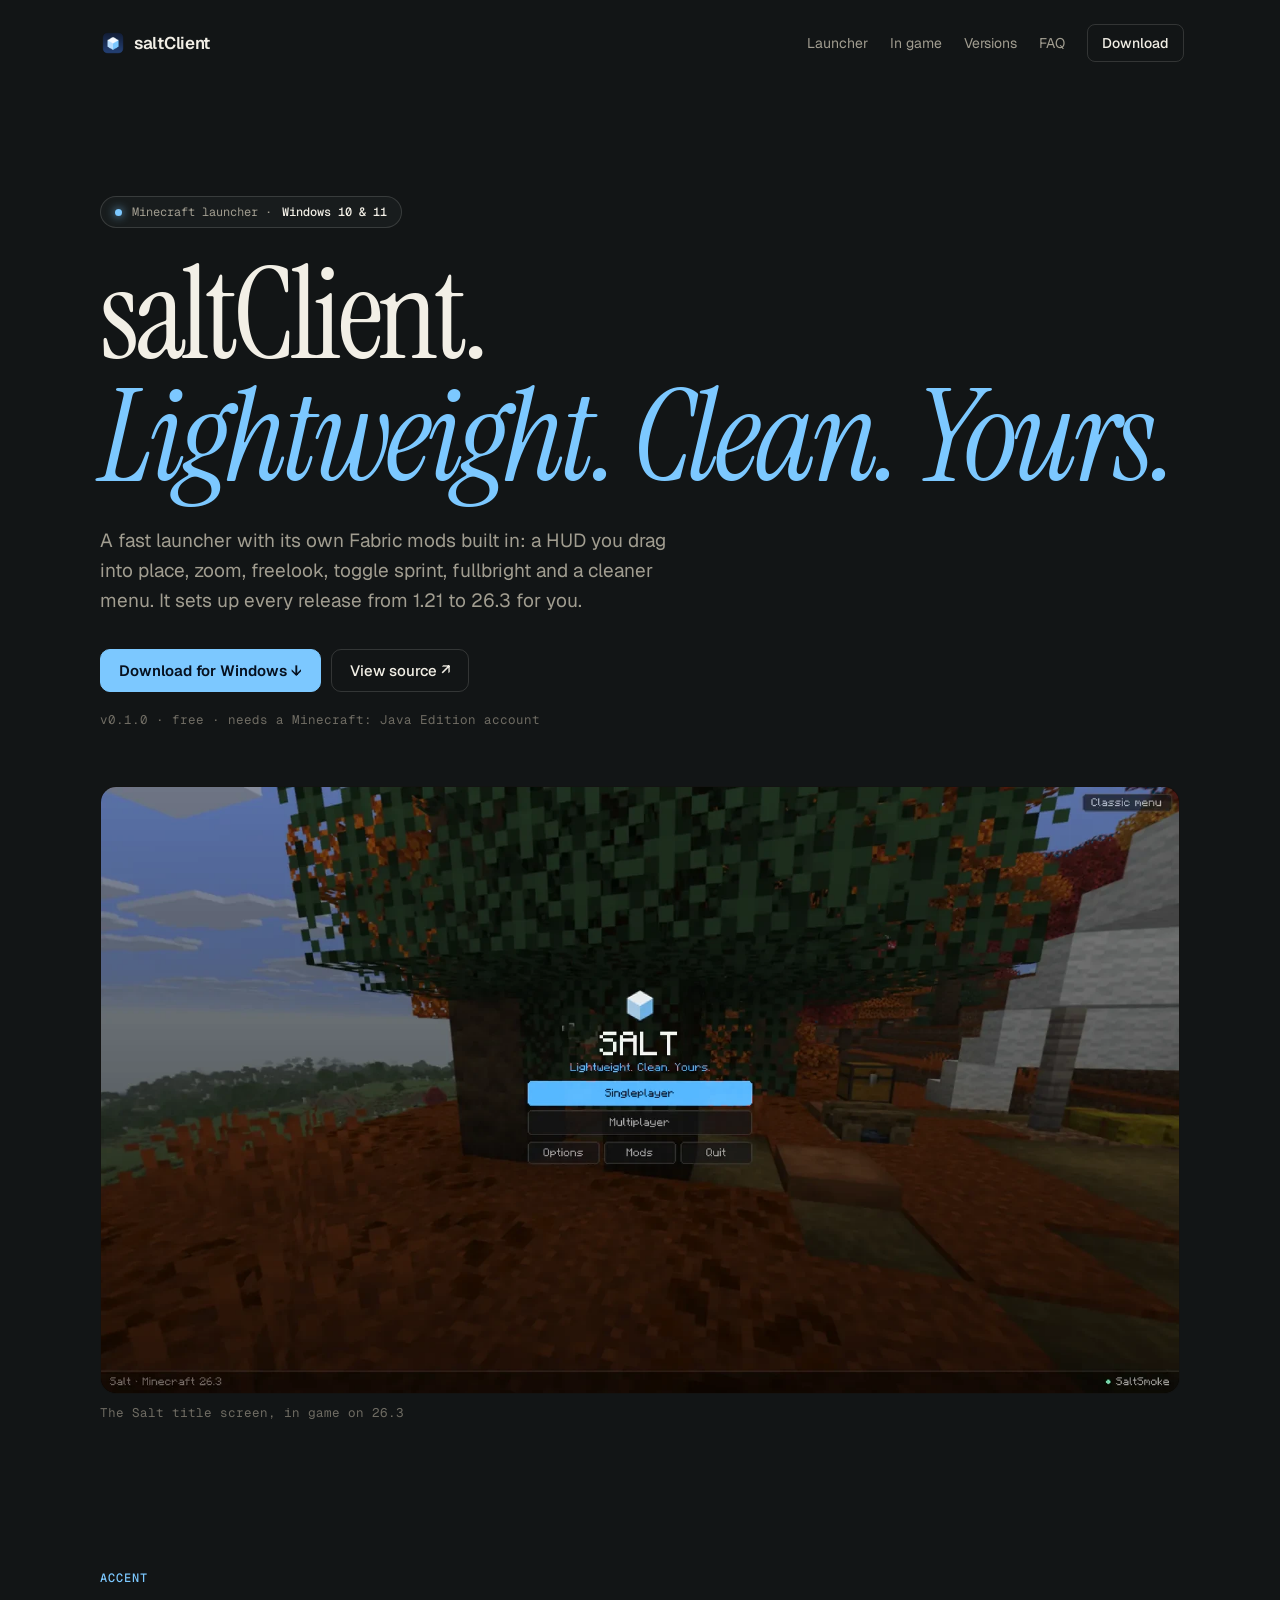
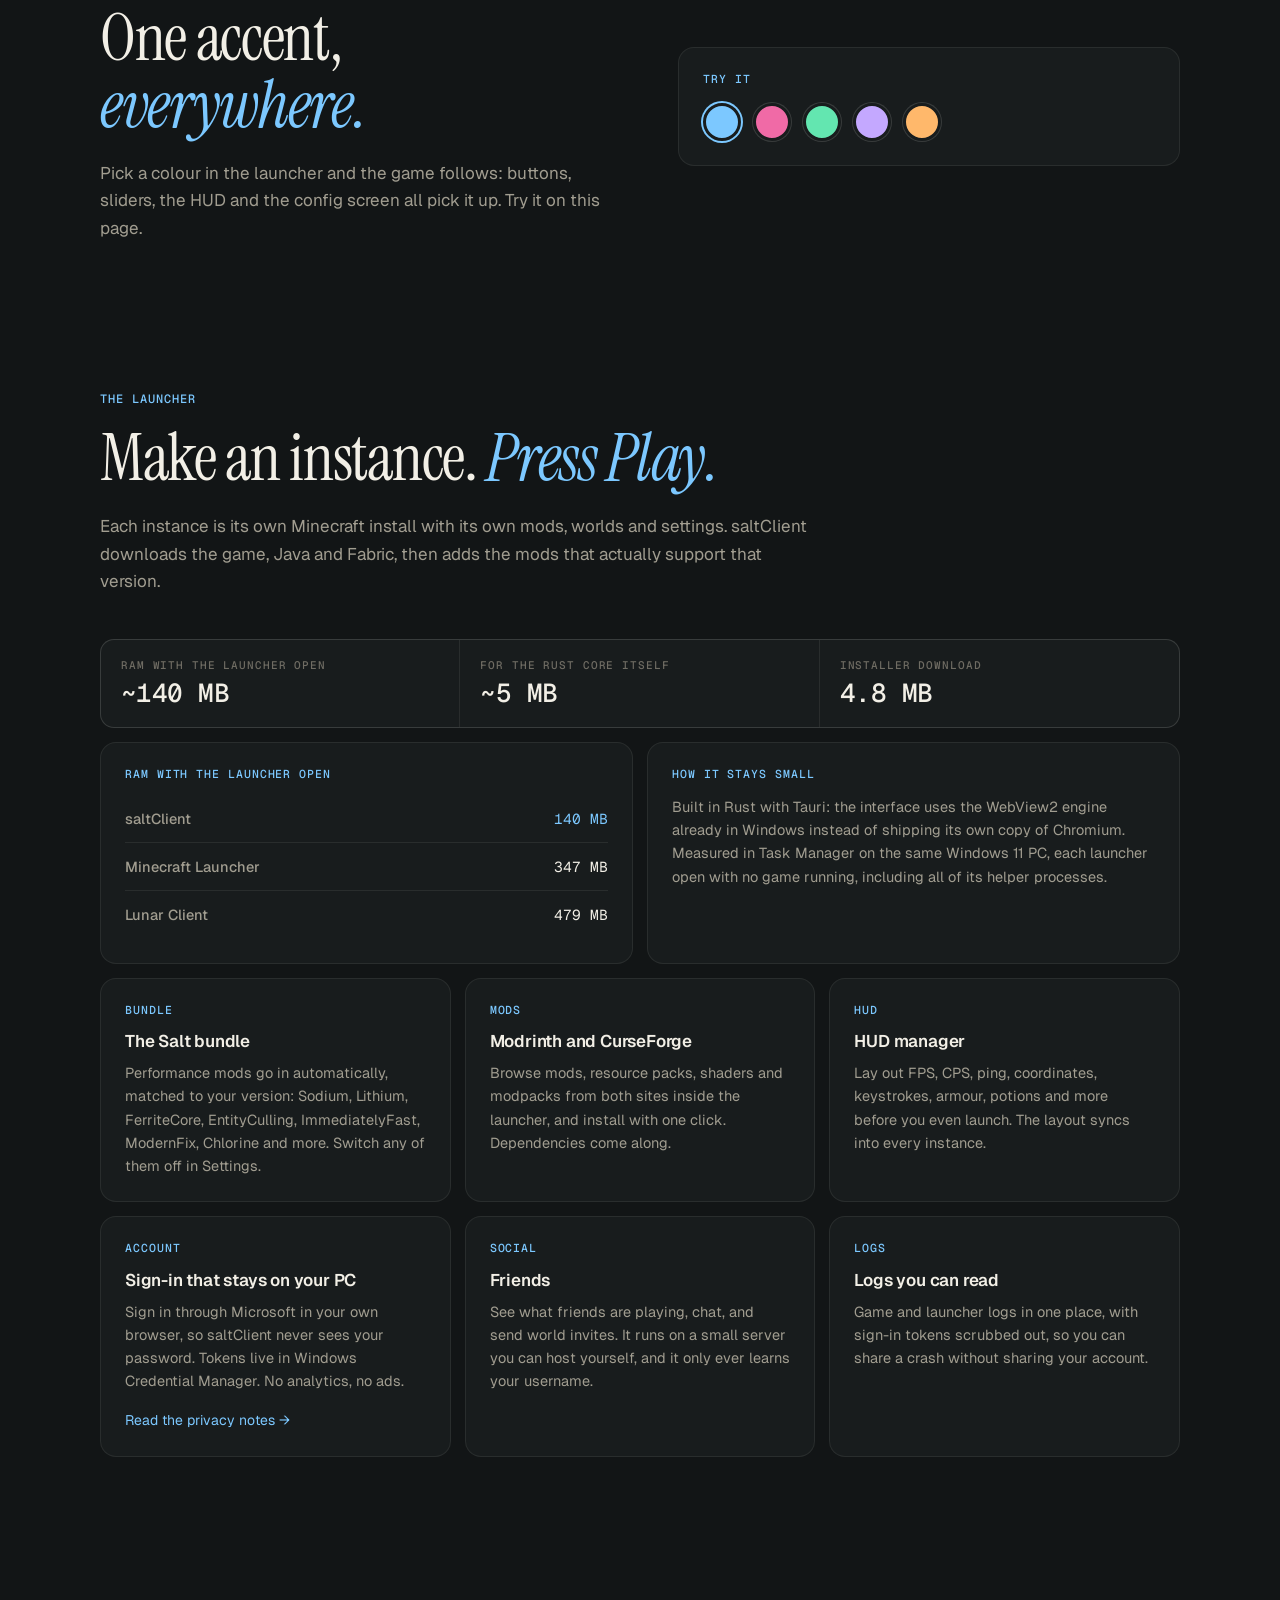
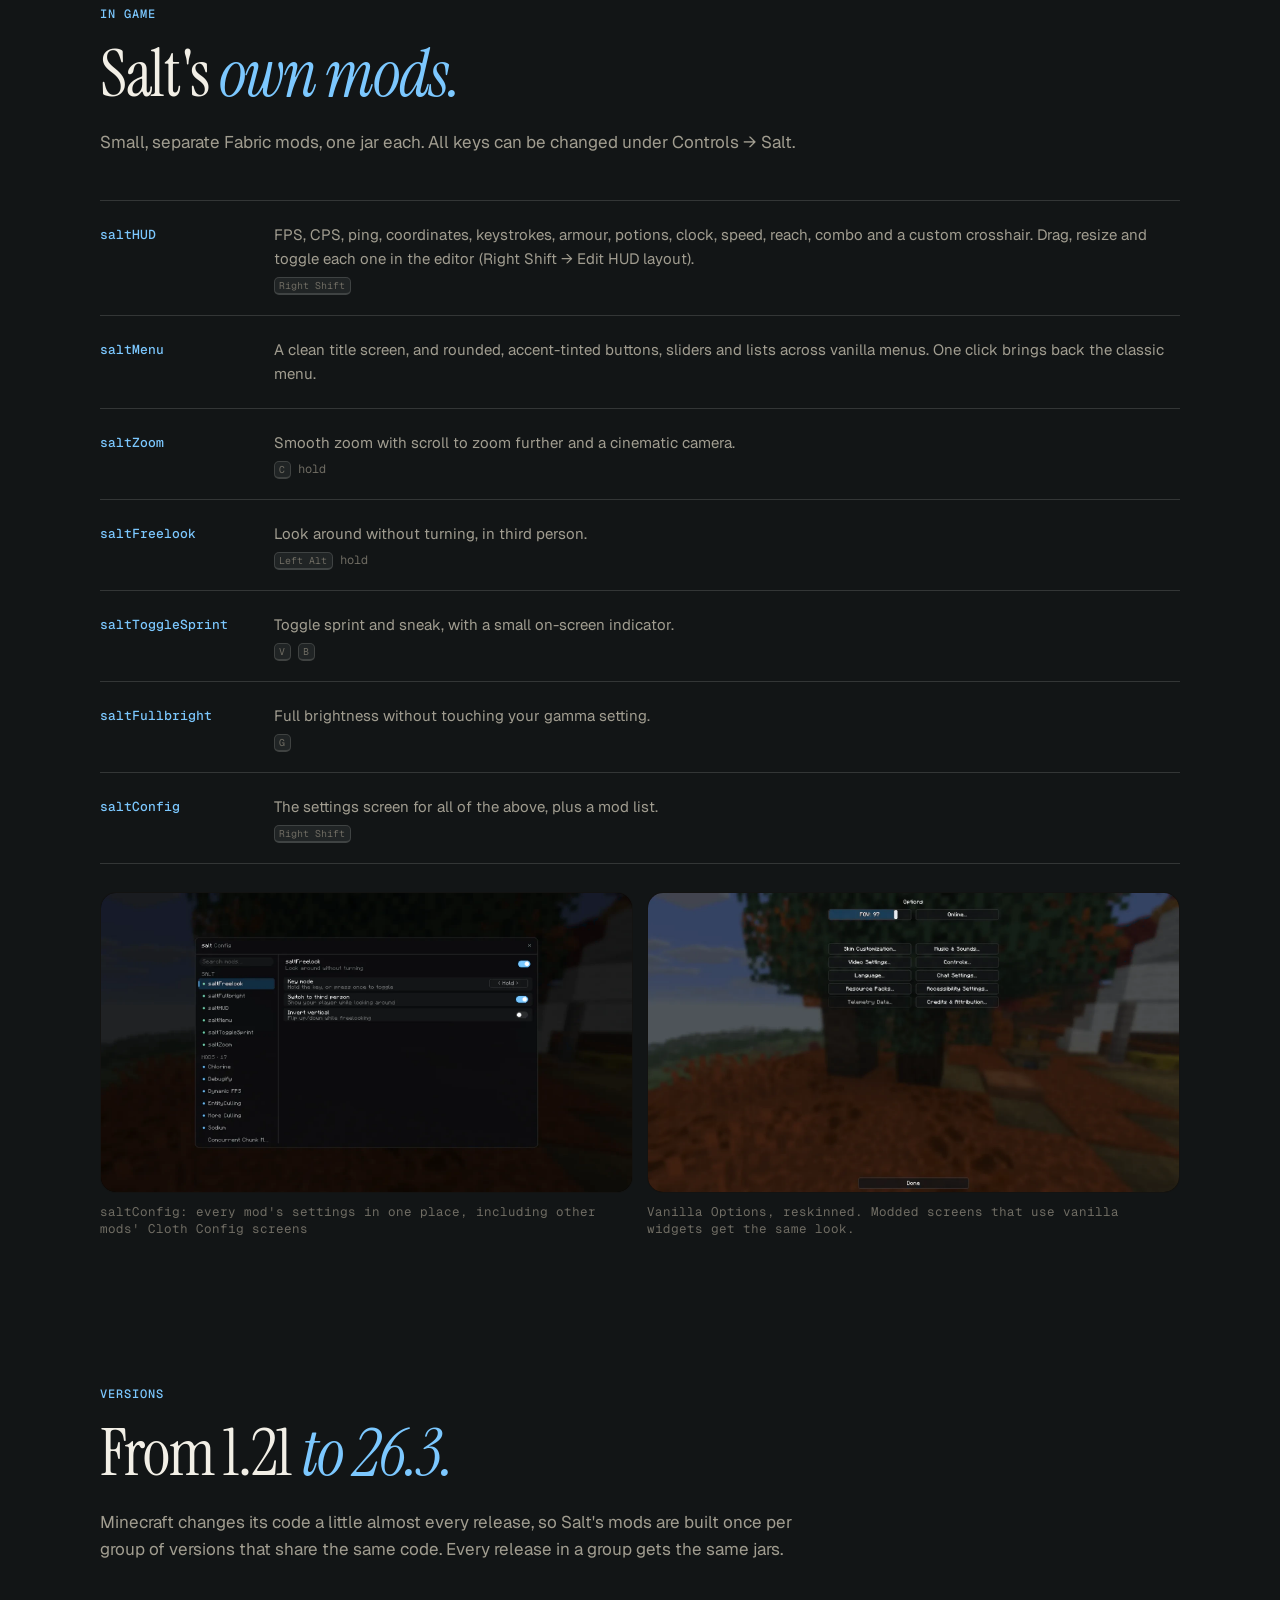
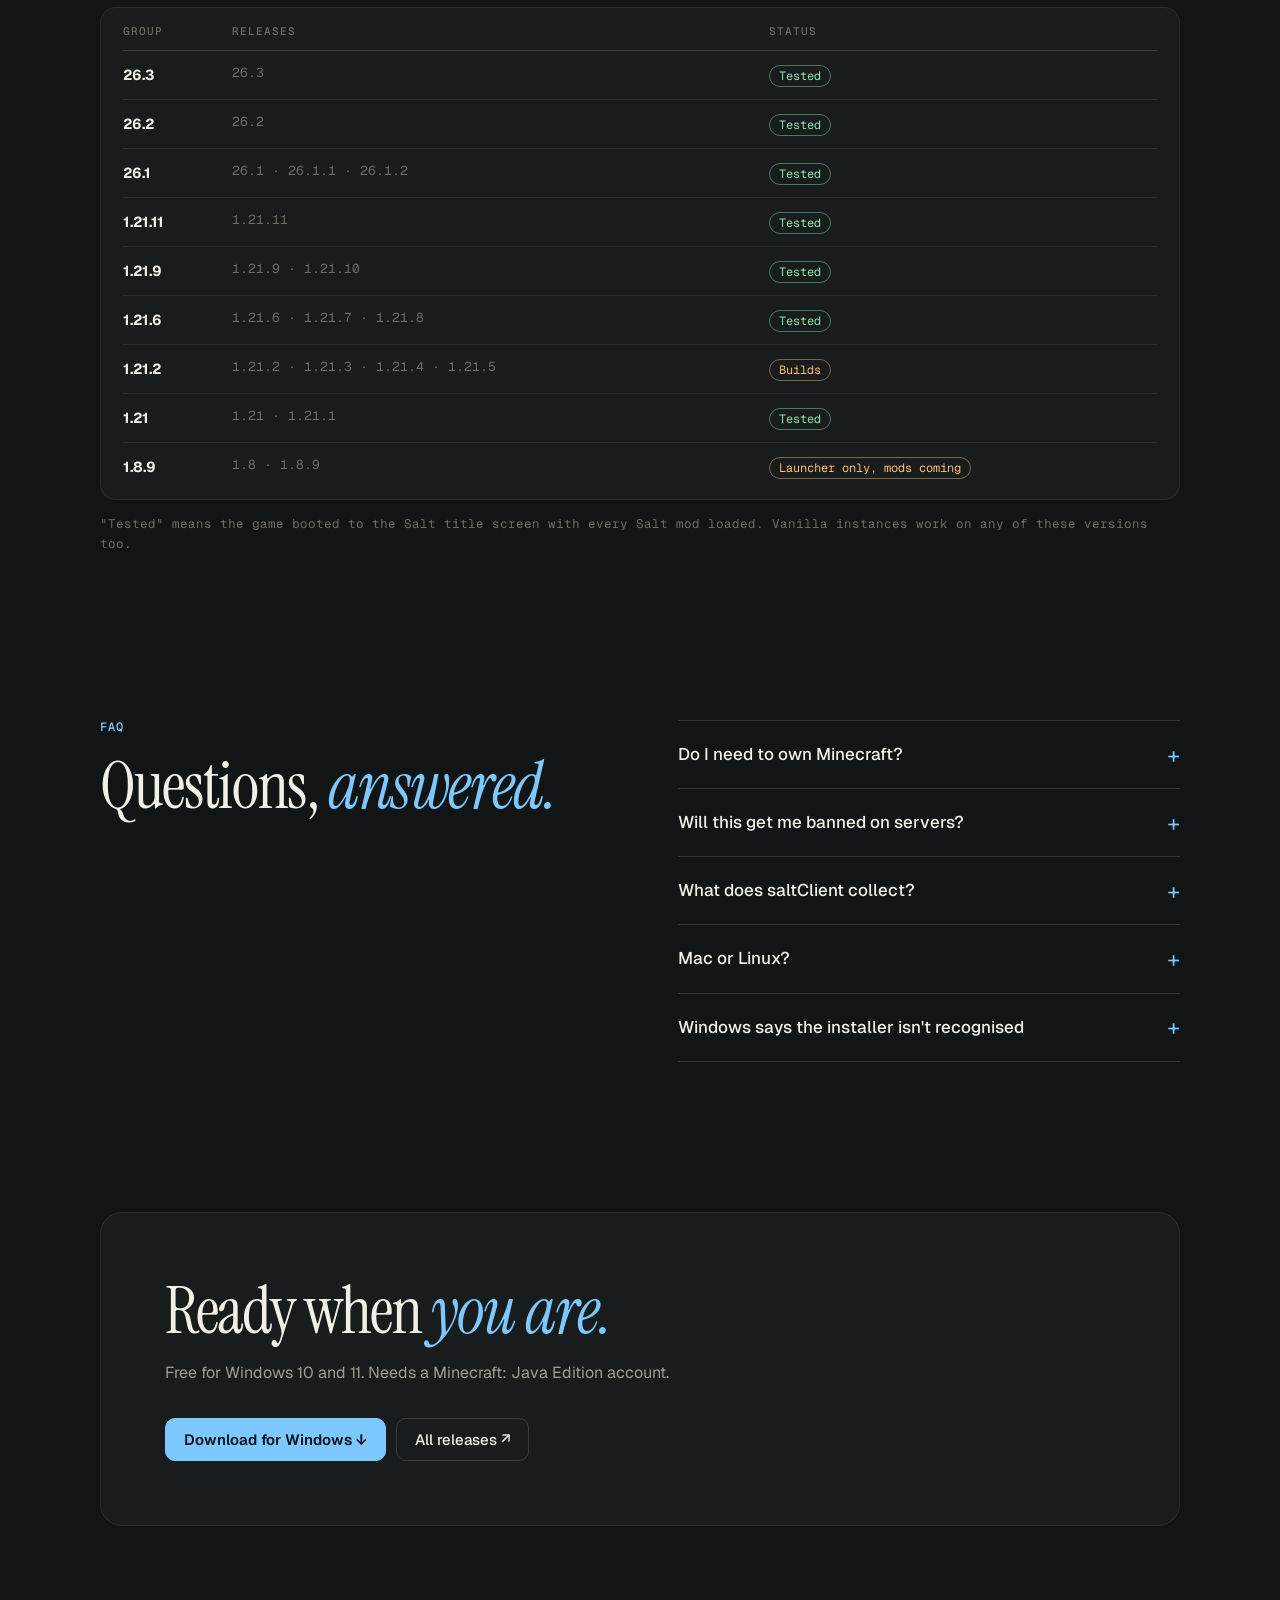
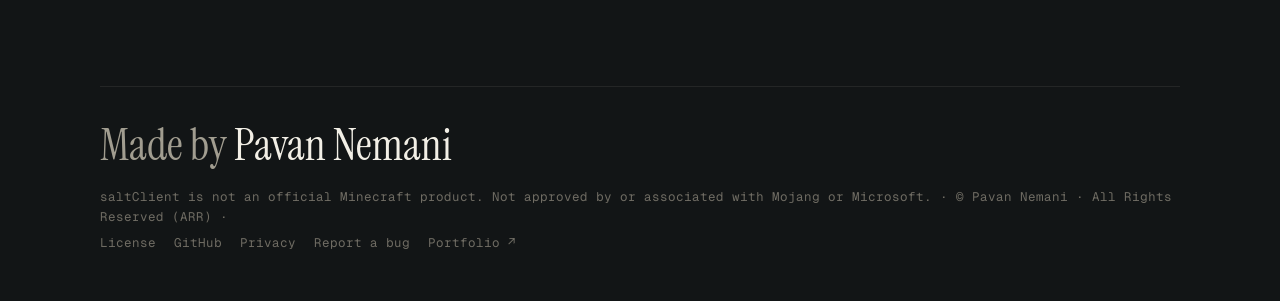
==== commit cebbdaeb: "Bring back the accent picker, with recoloured screenshots The five launcher accents (ice blue, pink," ====
--- a/index.html
+++ b/index.html
@@ -11,11 +11,13 @@
 <link rel="preconnect" href="https://fonts.gstatic.com" crossorigin>
 <link rel="stylesheet" href="https://fonts.googleapis.com/css2?family=Geist:wght@400;500;600&amp;family=Geist+Mono:wght@400;500&amp;family=Instrument+Serif:ital@0;1&amp;display=swap">
 <link rel="stylesheet" href="liquid-glass.css?v=2">
-<link rel="stylesheet" href="styles.css?v=5">
+<link rel="stylesheet" href="styles.css?v=6">
 <script src="liquid-glass.js?v=2" data-auto defer></script>
 <meta property="og:title" content="saltClient">
 <meta property="og:description" content="Lightweight. Clean. Yours. A Minecraft launcher with its own HUD and mods, from 1.21 to 26.3.">
 <meta property="og:image" content="assets/img/title-screen.webp">
+<script>try{var a=localStorage.getItem("salt-accent");if(/^#[0-9a-f]{6}$/i.test(a))document.documentElement.style.setProperty("--accent",a)}catch(e){}</script>
+<script src="accent.js?v=1" defer></script>
 </head>
 <body>
 <header class="header" data-glass="60">
@@ -36,13 +38,13 @@
 <p class="lead">A fast launcher with its own Fabric mods built in: a HUD you drag into place, zoom, freelook, toggle sprint, fullbright and a cleaner menu. It sets up every release from 1.21 to 26.3 for you.</p>
 <div class="actions"><a class="btn primary" href="https://github.com/ophidianp/Salt/releases/latest/download/saltClient-Setup.exe">Download for Windows ↓</a><a class="btn" href="https://github.com/ophidianp/Salt">View source ↗</a></div>
 <p class="fine">v0.1.0 · free · needs a Minecraft: Java Edition account</p>
-<figure style="margin-top:56px"><img src="assets/img/title-screen.webp" width="1600" height="900" alt="Salt's title screen in Minecraft 26.3: the Salt cube logo, the tagline Lightweight. Clean. Yours., and rounded Singleplayer, Multiplayer, Options, Mods and Quit buttons over a blurred world."><figcaption>The Salt title screen, in game on 26.3</figcaption></figure></section>
+<figure style="margin-top:56px"><img data-recolor src="assets/img/title-screen.webp" width="1600" height="900" alt="Salt's title screen in Minecraft 26.3: the Salt cube logo, the tagline Lightweight. Clean. Yours., and rounded Singleplayer, Multiplayer, Options, Mods and Quit buttons over a blurred world."><figcaption>The Salt title screen, in game on 26.3</figcaption></figure></section>
 <section class="wrap section split">
 <div class="section-head"><p class="eyebrow">Accent</p>
 <h2>One accent, <em>everywhere.</em></h2>
-<p>Pick a colour in the launcher and the game follows: buttons, sliders, the HUD and the config screen all pick it up.</p>
+<p>Pick a colour in the launcher and the game follows: buttons, sliders, the HUD and the config screen all pick it up. Try it on this page.</p>
 </div>
-<article class="card "><p class="label">Picks it up</p><p></p><ul class="tags"><li>buttons</li><li>sliders</li><li class="on">the HUD</li><li>the config screen</li></ul></article></section>
+<article class="card "><p class="label">Try it</p><p></p><div class="swatches" role="radiogroup" aria-label="Accent colour"><button class="swatch" type="button" role="radio" aria-checked="true" data-accent="#7cc8ff" style="--c:#7cc8ff" aria-label="Ice blue"></button><button class="swatch" type="button" role="radio" aria-checked="false" data-accent="#f06aa6" style="--c:#f06aa6" aria-label="Pink"></button><button class="swatch" type="button" role="radio" aria-checked="false" data-accent="#63e6b0" style="--c:#63e6b0" aria-label="Mint"></button><button class="swatch" type="button" role="radio" aria-checked="false" data-accent="#c4a8ff" style="--c:#c4a8ff" aria-label="Lavender"></button><button class="swatch" type="button" role="radio" aria-checked="false" data-accent="#ffb86b" style="--c:#ffb86b" aria-label="Amber"></button></div></article></section>
 <section class="wrap section" id="launcher">
 <div class="section-head"><p class="eyebrow">The launcher</p>
 <h2>Make an instance. <em>Press Play.</em></h2>
@@ -77,7 +79,7 @@
 <div class="row"><p class="label">saltFullbright</p><div><p>Full brightness without touching your gamma setting.</p><p class="meta" style="margin-top:6px"><kbd>G</kbd></p></div></div>
 <div class="row"><p class="label">saltConfig</p><div><p>The settings screen for all of the above, plus a mod list.</p><p class="meta" style="margin-top:6px"><kbd>Right Shift</kbd></p></div></div>
 </div>
-<div class="shots"><figure><img src="assets/img/salt-config.webp" width="1600" height="900" loading="lazy" alt="The saltConfig screen: a rounded dark window listing the Salt mods and other installed mods on the left, with toggles and options for saltFreelook on the right."><figcaption>saltConfig: every mod's settings in one place, including other mods' Cloth Config screens</figcaption></figure><figure><img src="assets/img/options-reskin.webp" width="1600" height="900" loading="lazy" alt="Minecraft's Options screen with Salt's rounded dark buttons and an accent-filled FOV slider."><figcaption>Vanilla Options, reskinned. Modded screens that use vanilla widgets get the same look.</figcaption></figure></div>
+<div class="shots"><figure><img data-recolor src="assets/img/salt-config.webp" width="1600" height="900" loading="lazy" alt="The saltConfig screen: a rounded dark window listing the Salt mods and other installed mods on the left, with toggles and options for saltFreelook on the right."><figcaption>saltConfig: every mod's settings in one place, including other mods' Cloth Config screens</figcaption></figure><figure><img data-recolor src="assets/img/options-reskin.webp" width="1600" height="900" loading="lazy" alt="Minecraft's Options screen with Salt's rounded dark buttons and an accent-filled FOV slider."><figcaption>Vanilla Options, reskinned. Modded screens that use vanilla widgets get the same look.</figcaption></figure></div>
 </section>
 <section class="wrap section" id="versions">
 <div class="section-head"><p class="eyebrow">Versions</p>
--- a/styles.css
+++ b/styles.css
@@ -239,5 +239,10 @@
 /* screenshots */
 .shots { display: grid; grid-template-columns: repeat(2, minmax(0, 1fr)); gap: 14px; margin-top: 28px; }
 @media (max-width: 700px) { .shots { grid-template-columns: minmax(0, 1fr); } }
+/* accent picker */
+.swatches { display: flex; flex-wrap: wrap; gap: 12px; margin-top: 18px; }
+.swatch { width: 38px; height: 38px; padding: 0; border: 3px solid var(--surface); border-radius: 50%; background: var(--c); box-shadow: 0 0 0 1px var(--line-2); cursor: pointer; transition: transform 0.2s, box-shadow 0.2s; }
+.swatch:hover { transform: scale(1.08); }
+.swatch[aria-checked="true"] { box-shadow: 0 0 0 2px var(--c); }
 /* mod names keep their case */
 #in-game .row > .label { text-transform: none; letter-spacing: 0; font-size: 13px; }
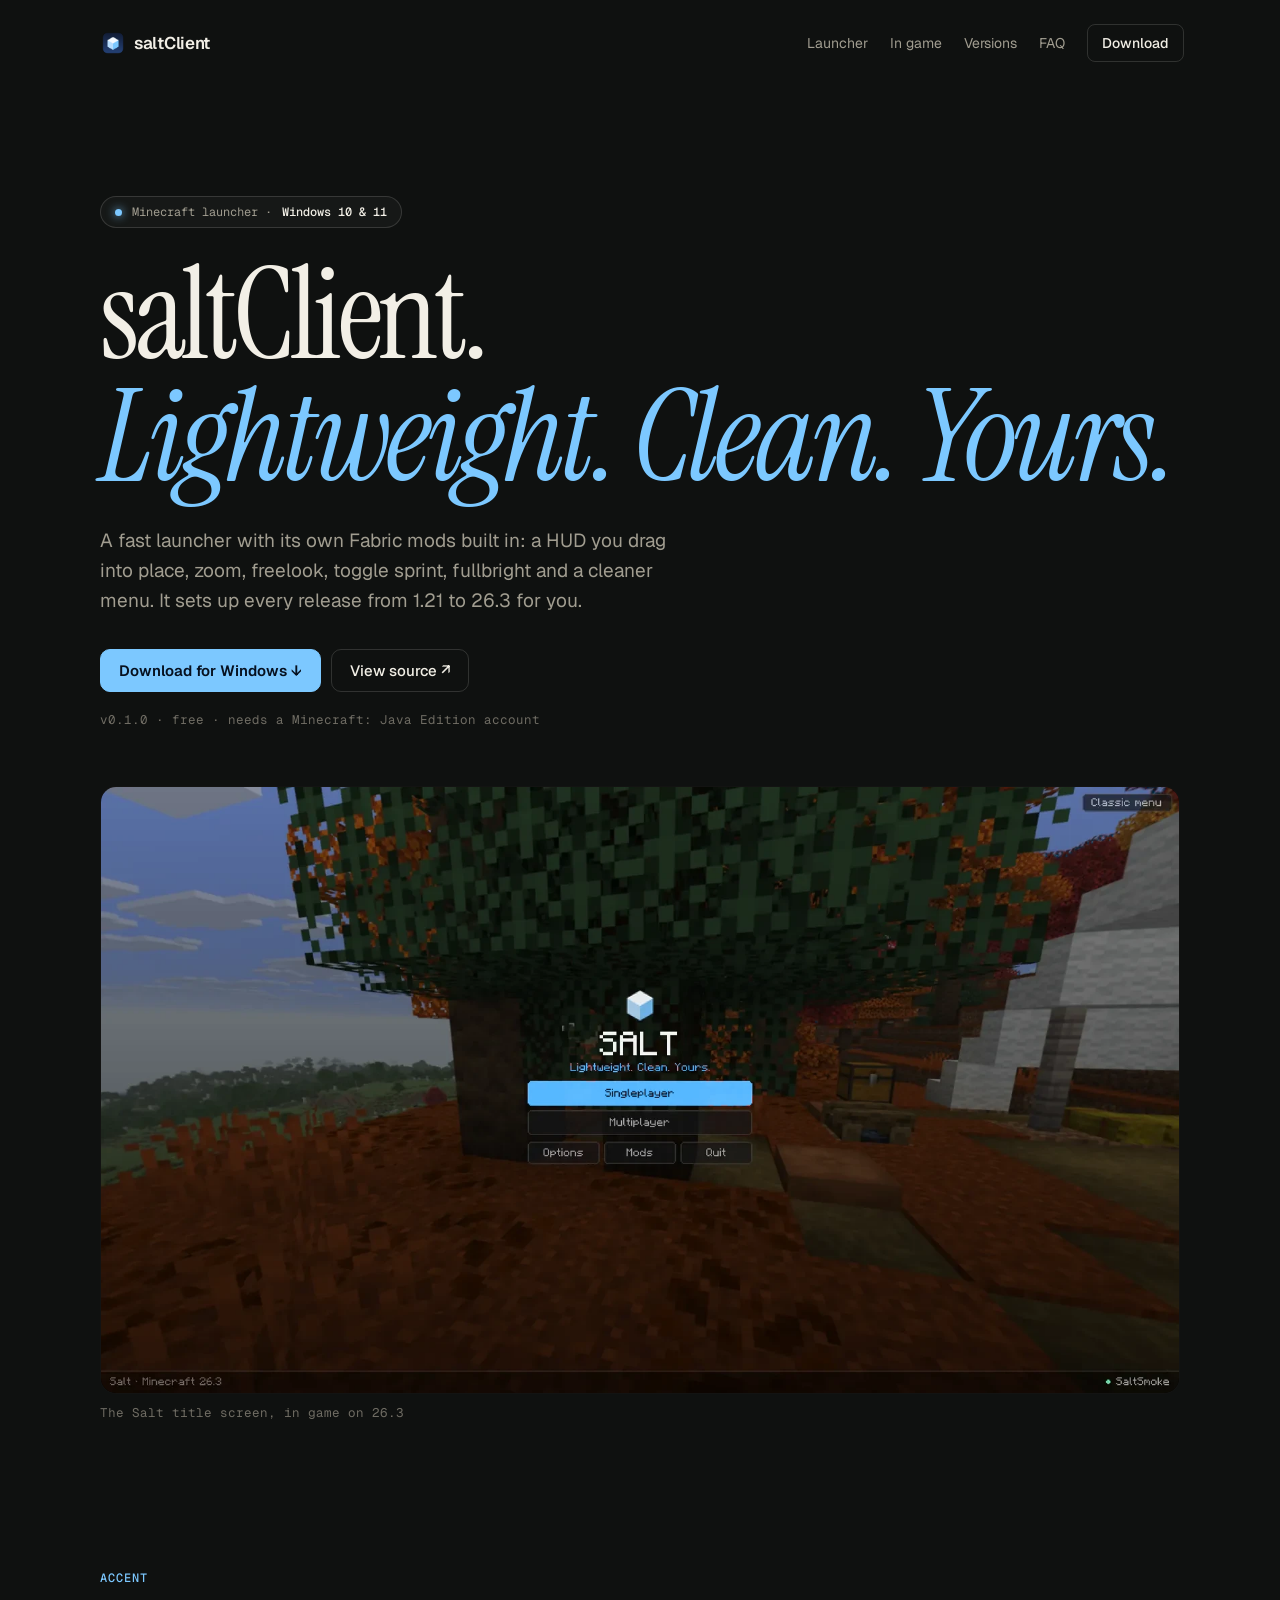
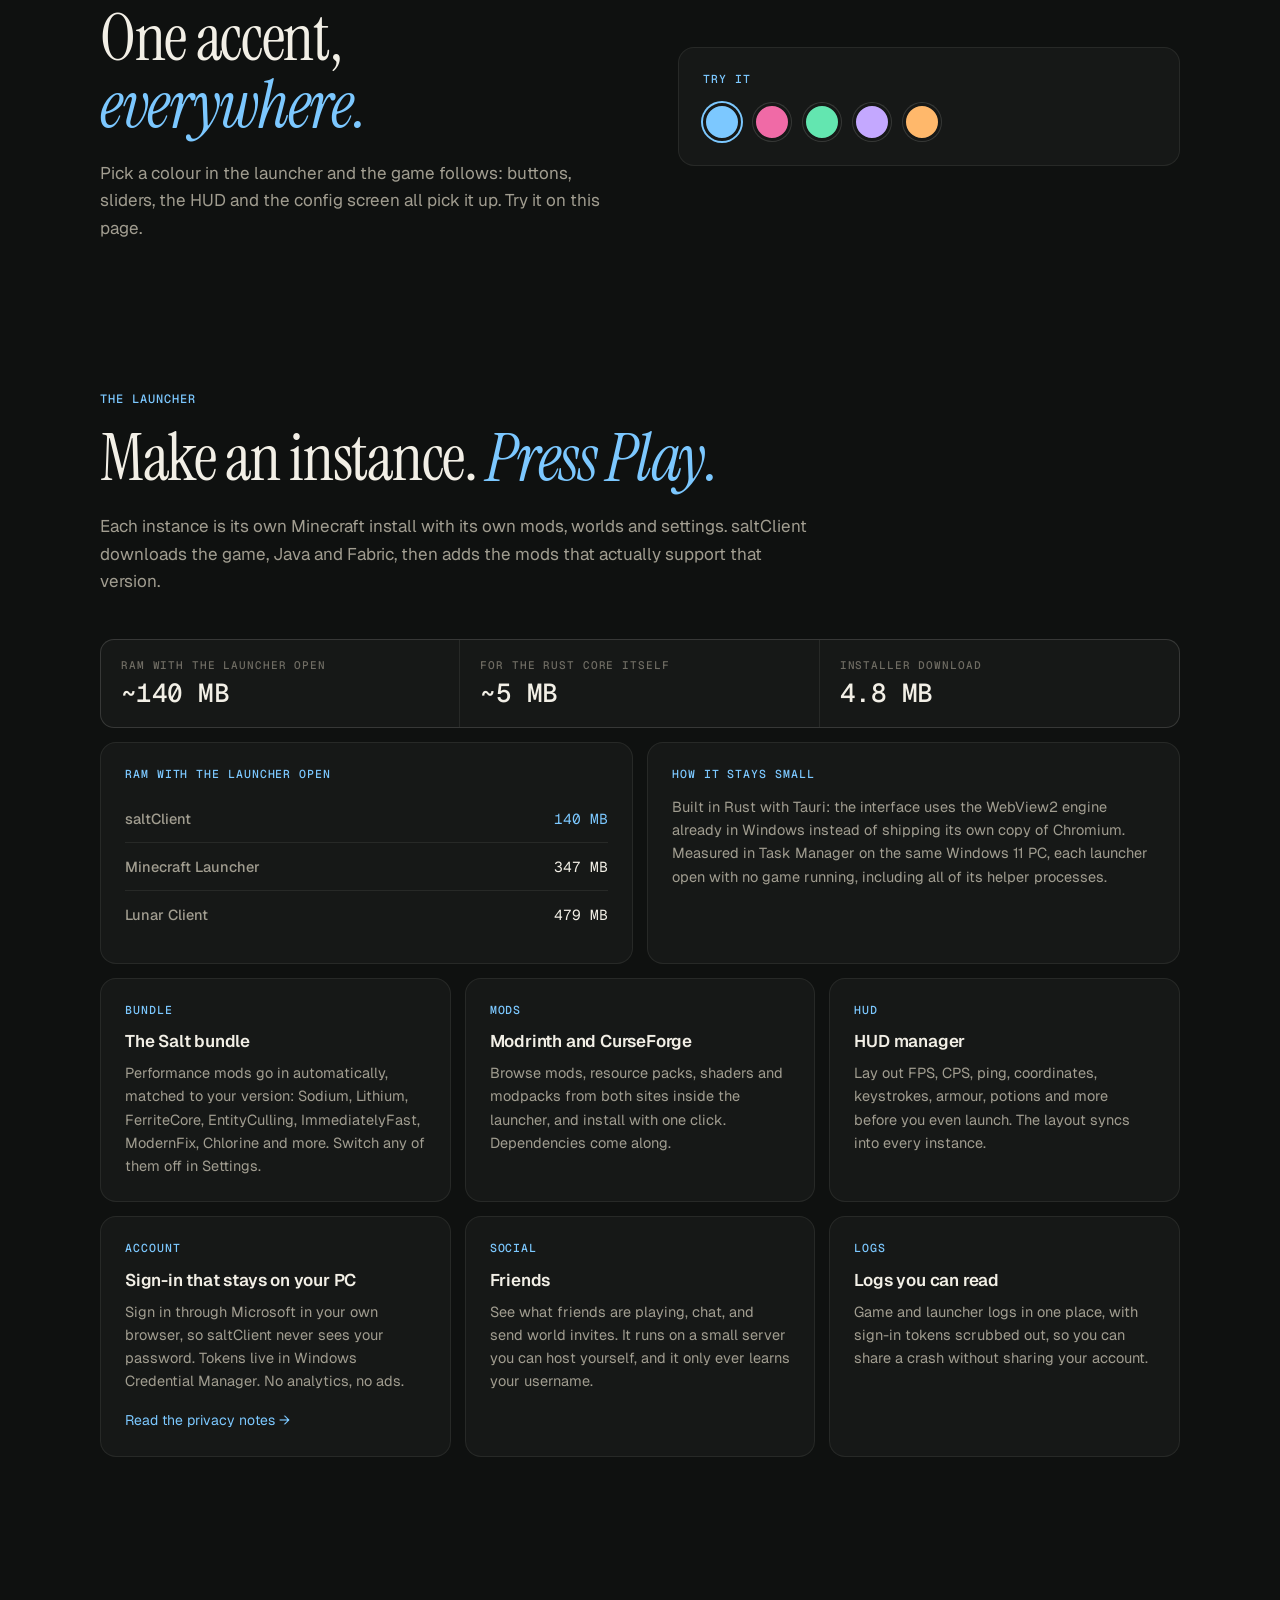
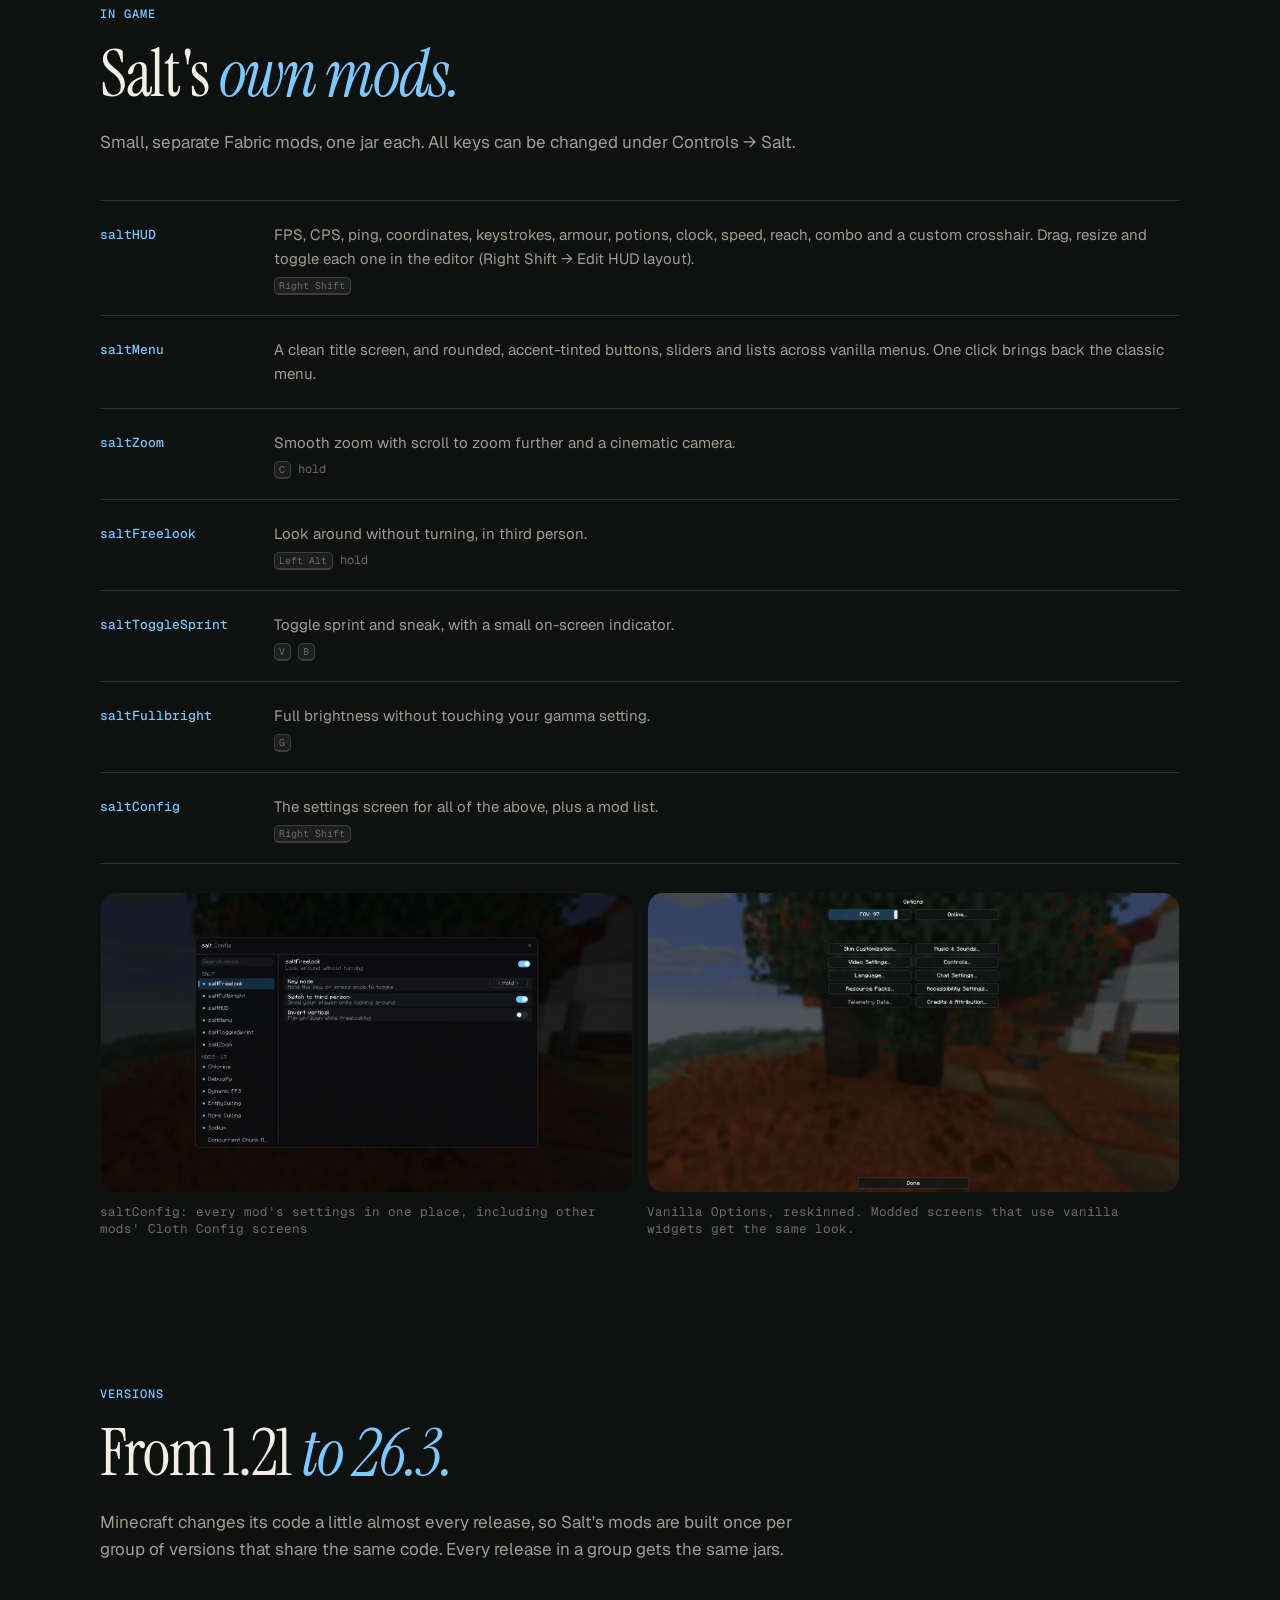
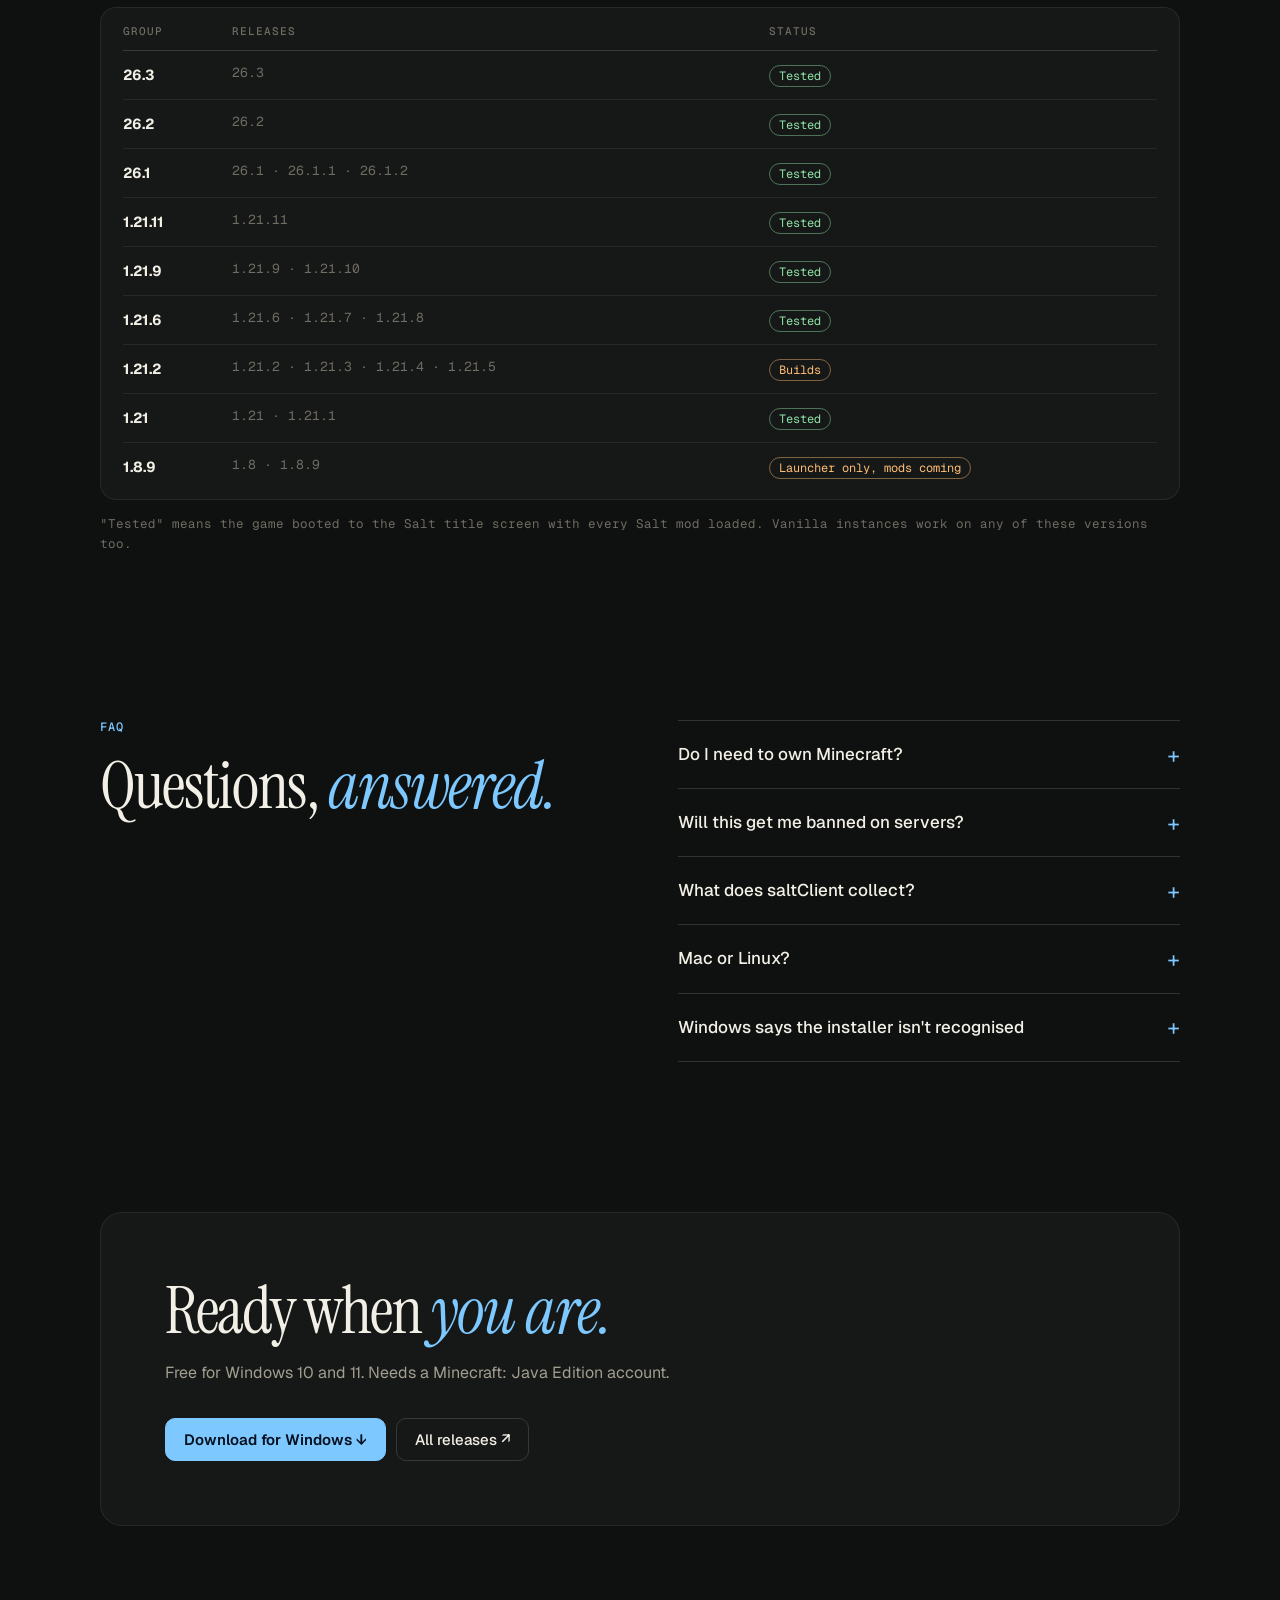
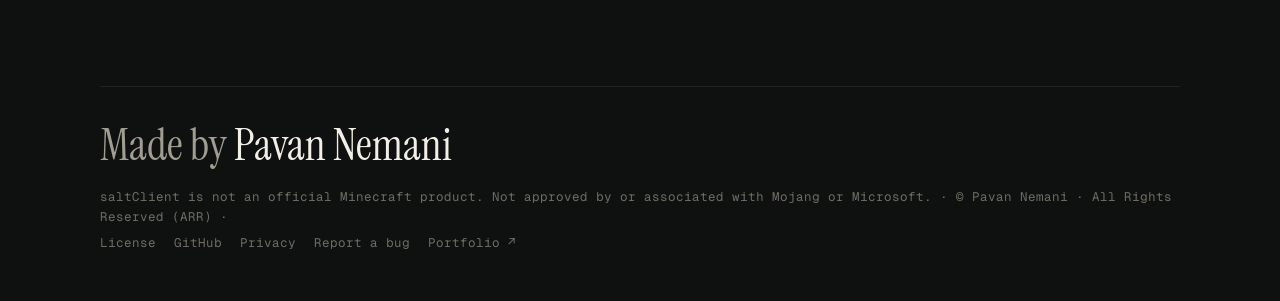
==== commit 9ecbd7ef: "Soften the accent tint The background and cards now mix in about half as much of the accent (2.5-3% " ====
--- a/index.html
+++ b/index.html
@@ -11,7 +11,7 @@
 <link rel="preconnect" href="https://fonts.gstatic.com" crossorigin>
 <link rel="stylesheet" href="https://fonts.googleapis.com/css2?family=Geist:wght@400;500;600&amp;family=Geist+Mono:wght@400;500&amp;family=Instrument+Serif:ital@0;1&amp;display=swap">
 <link rel="stylesheet" href="liquid-glass.css?v=2">
-<link rel="stylesheet" href="styles.css?v=6">
+<link rel="stylesheet" href="styles.css?v=7">
 <script src="liquid-glass.js?v=2" data-auto defer></script>
 <meta property="og:title" content="saltClient">
 <meta property="og:description" content="Lightweight. Clean. Yours. A Minecraft launcher with its own HUD and mods, from 1.21 to 26.3.">
--- a/styles.css
+++ b/styles.css
@@ -8,9 +8,9 @@
   --accent: #7cc8ff;
   --accent-ink: #0b0b09;
   /* the page, cards and code blocks carry a faint wash of the accent */
-  --bg: color-mix(in srgb, var(--accent) 5%, #0c0c0a);
-  --surface: color-mix(in srgb, var(--accent) 5%, #131311);
-  --surface-2: color-mix(in srgb, var(--accent) 6%, #1a1a17);
+  --bg: color-mix(in srgb, var(--accent) 2.5%, #0c0c0a);
+  --surface: color-mix(in srgb, var(--accent) 2.5%, #131311);
+  --surface-2: color-mix(in srgb, var(--accent) 3%, #1a1a17);
   --line: rgba(242, 239, 230, 0.08);
   --line-2: rgba(242, 239, 230, 0.15);
   --text: #f2efe6;
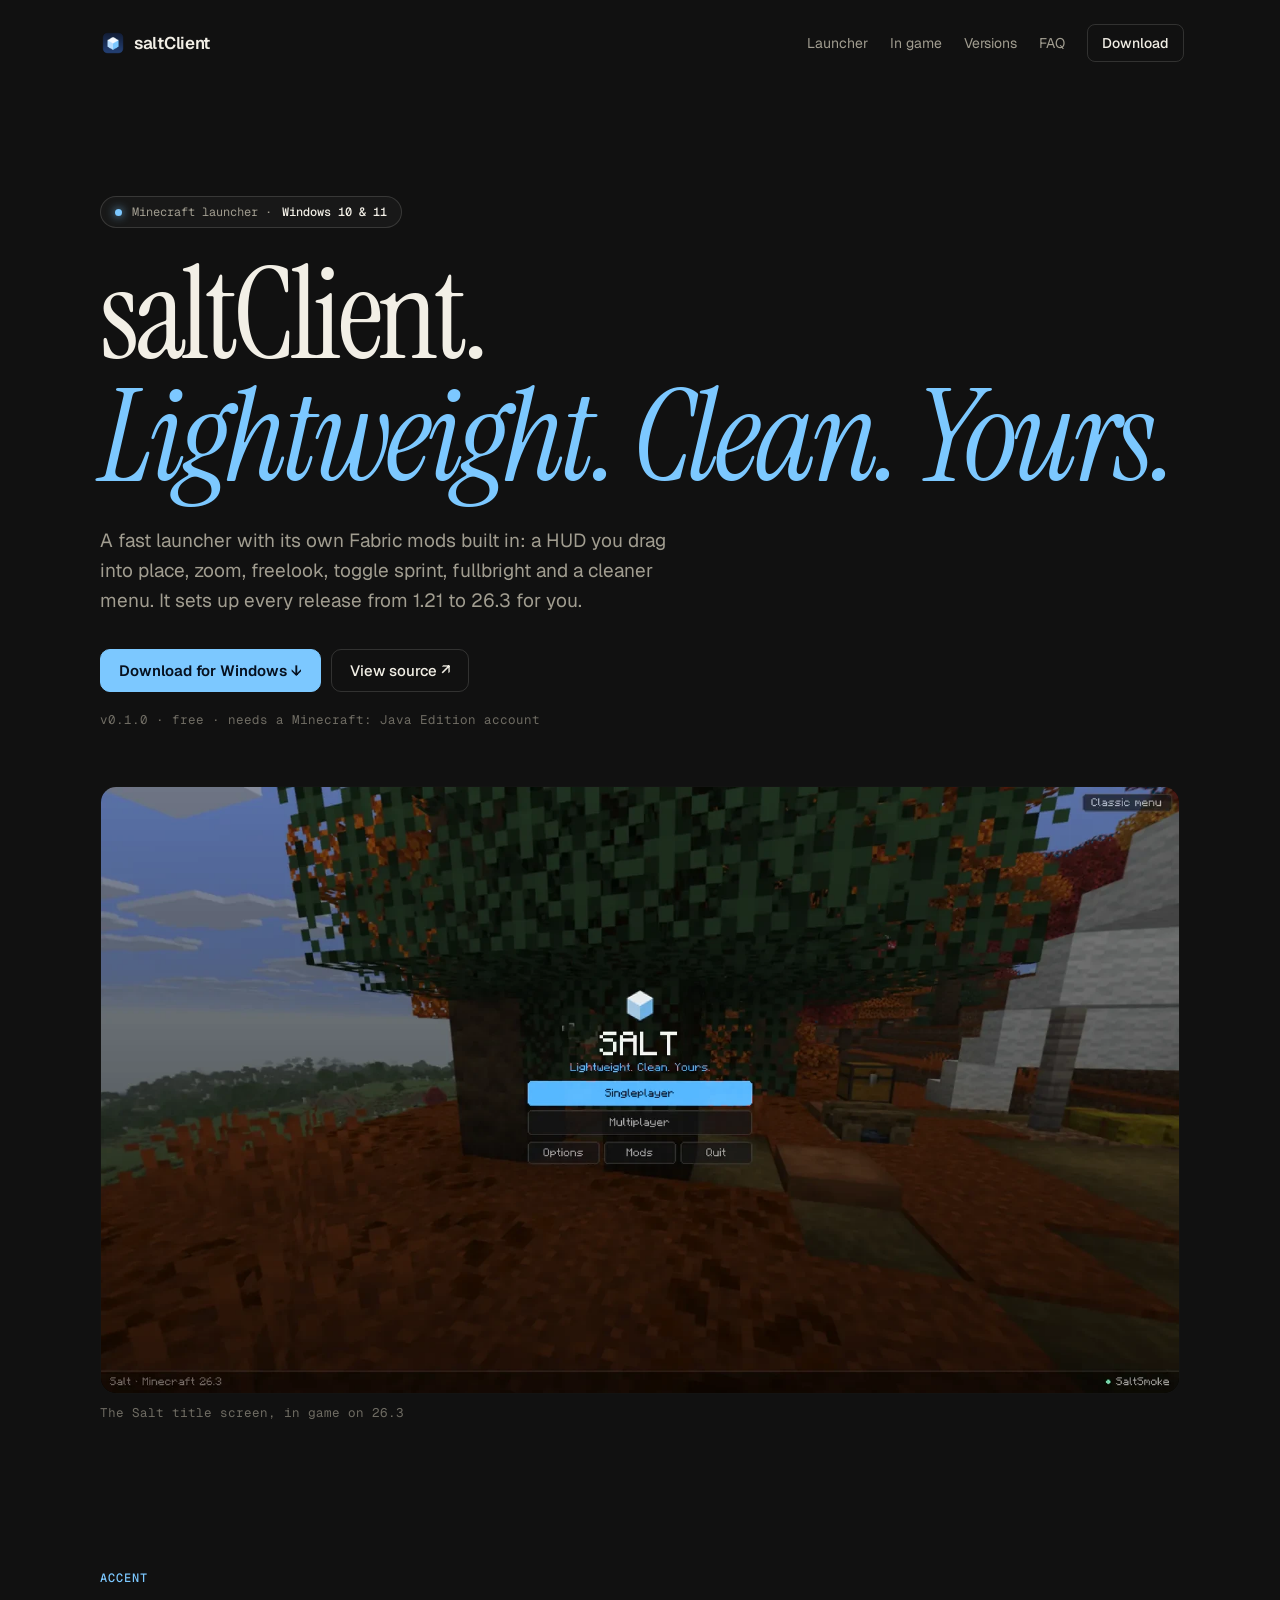
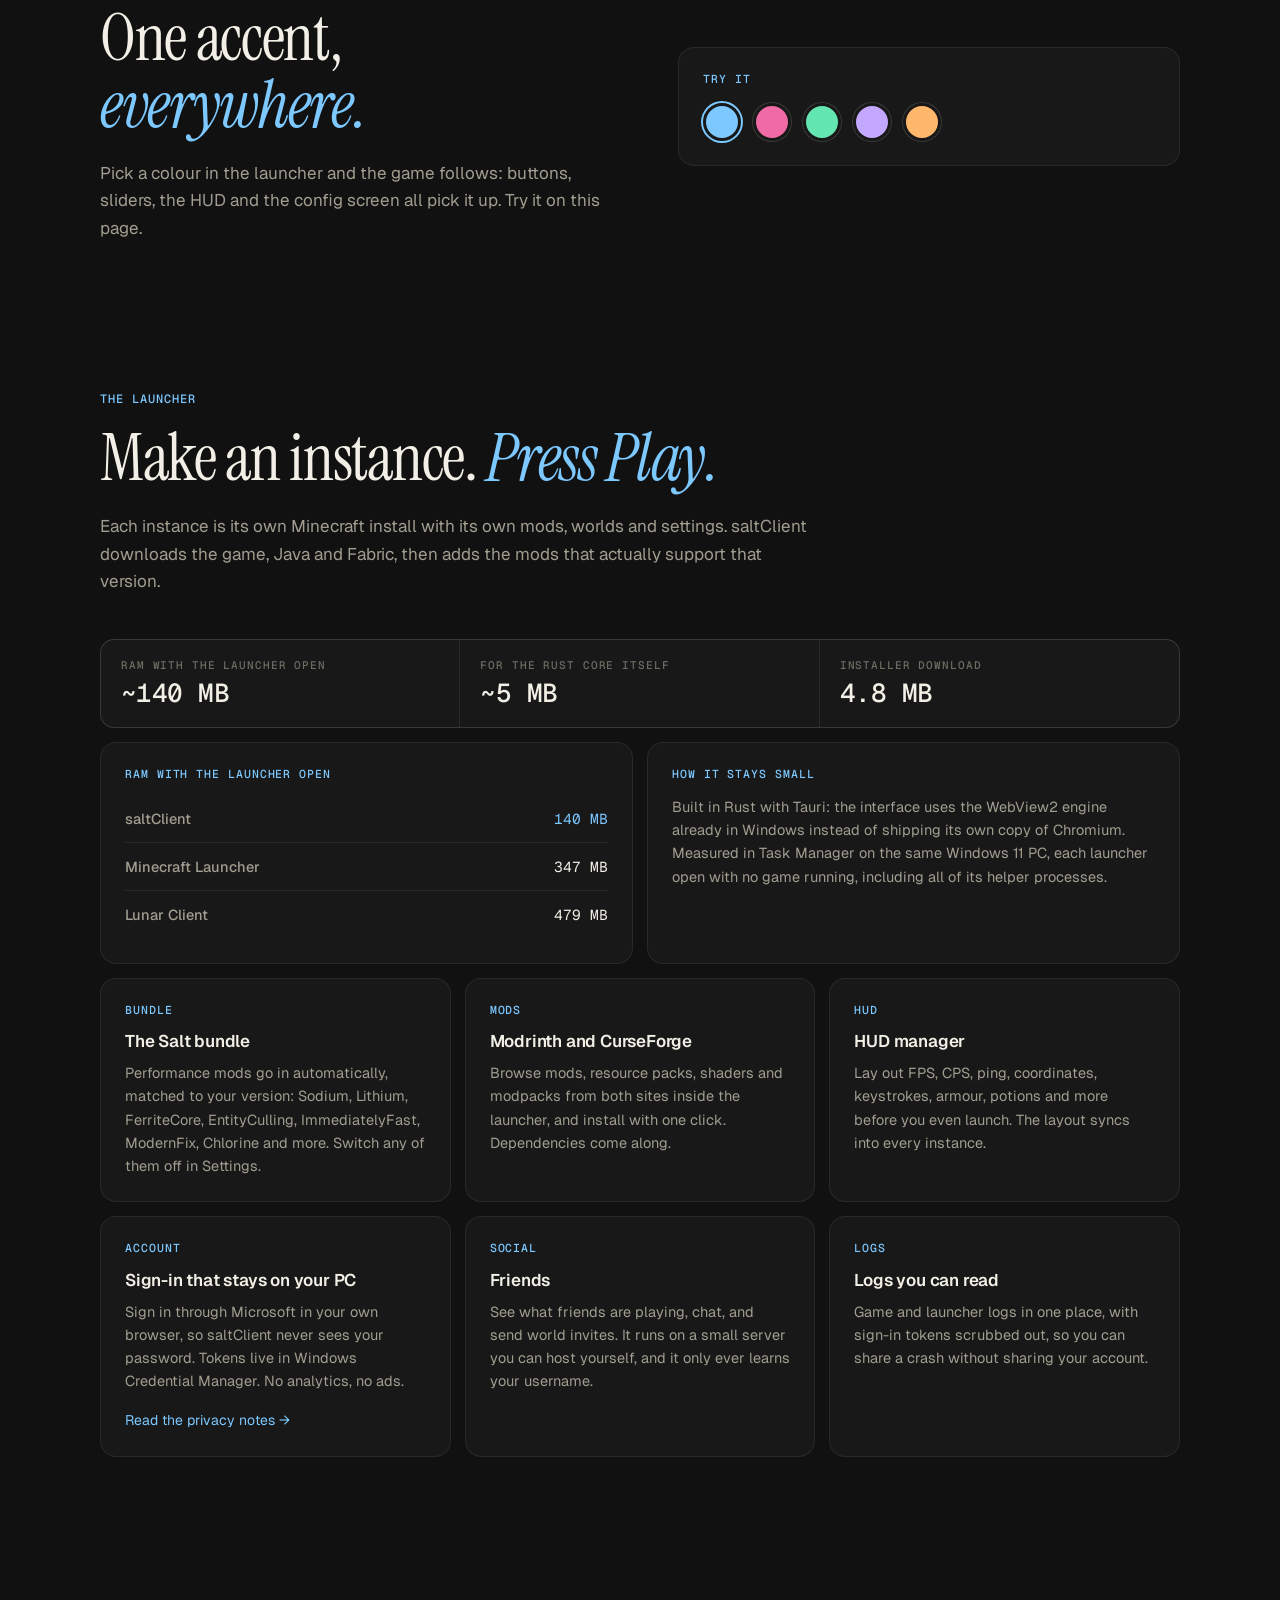
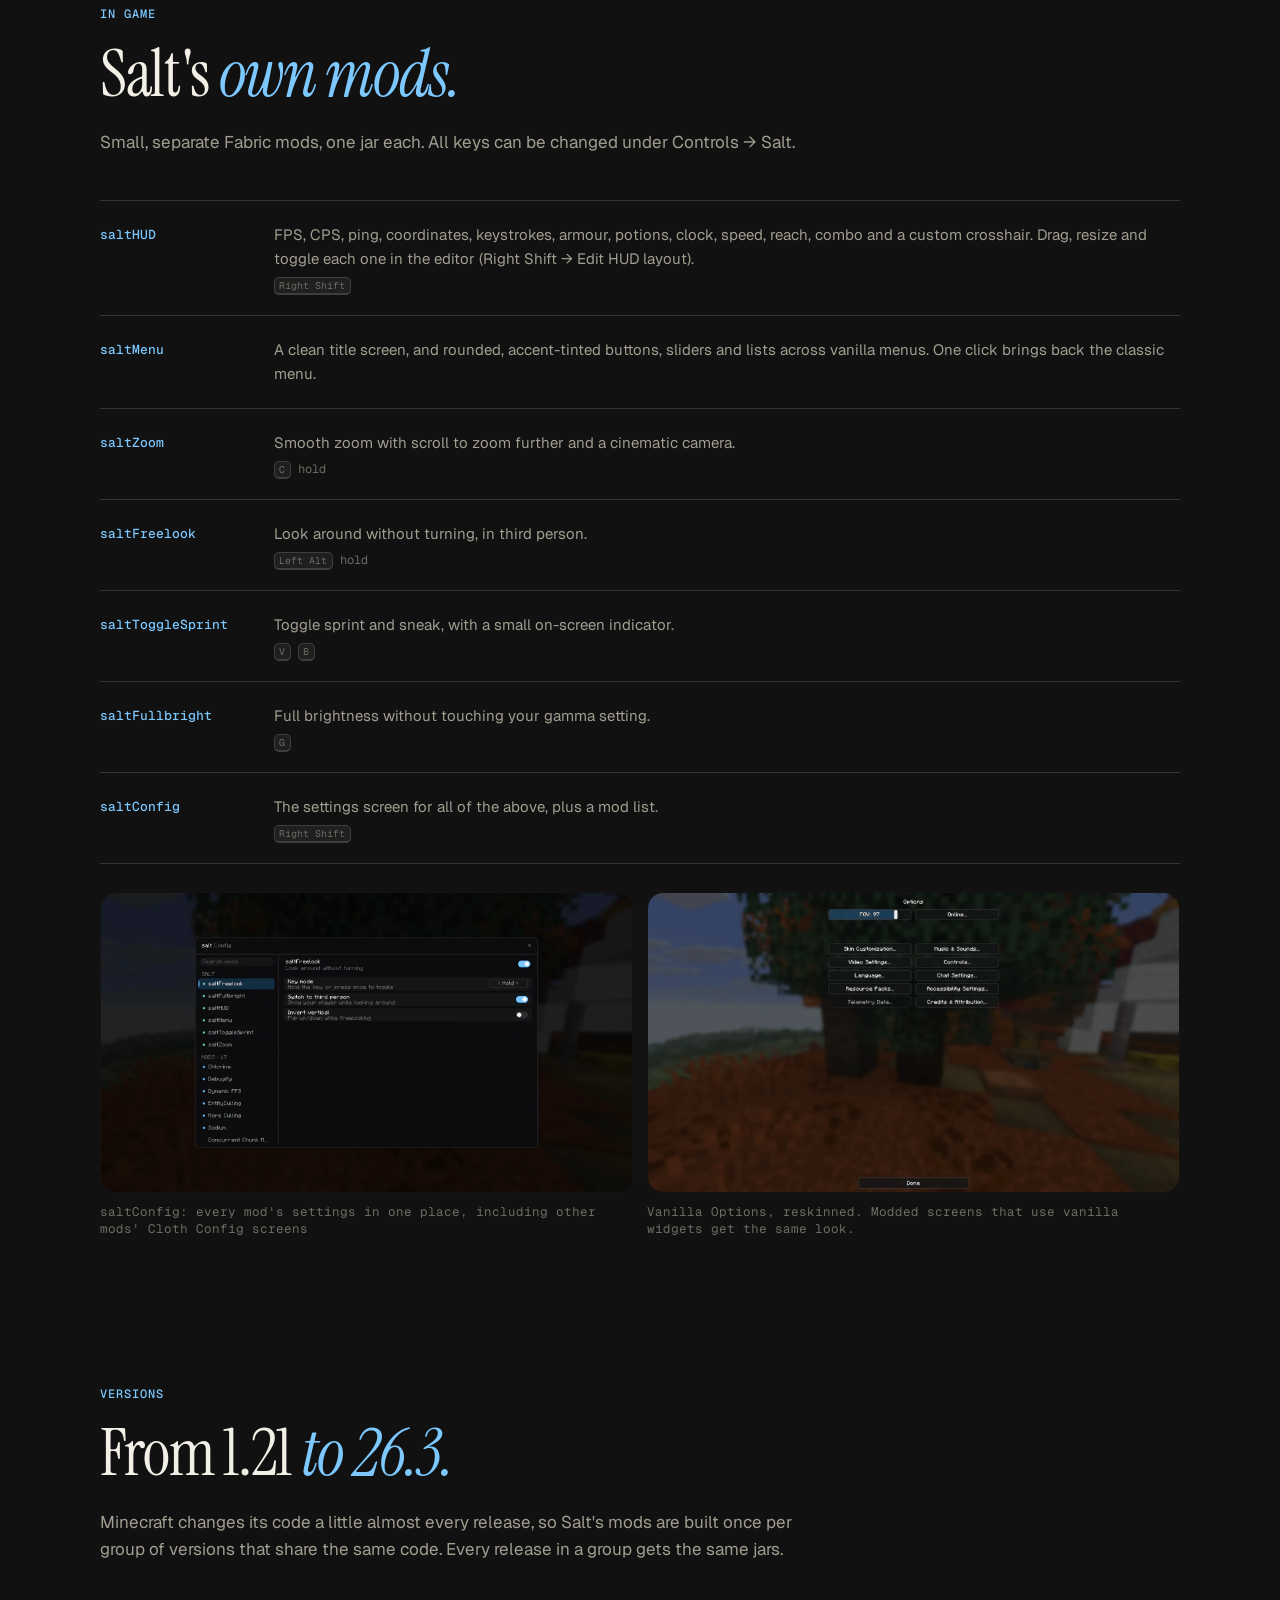
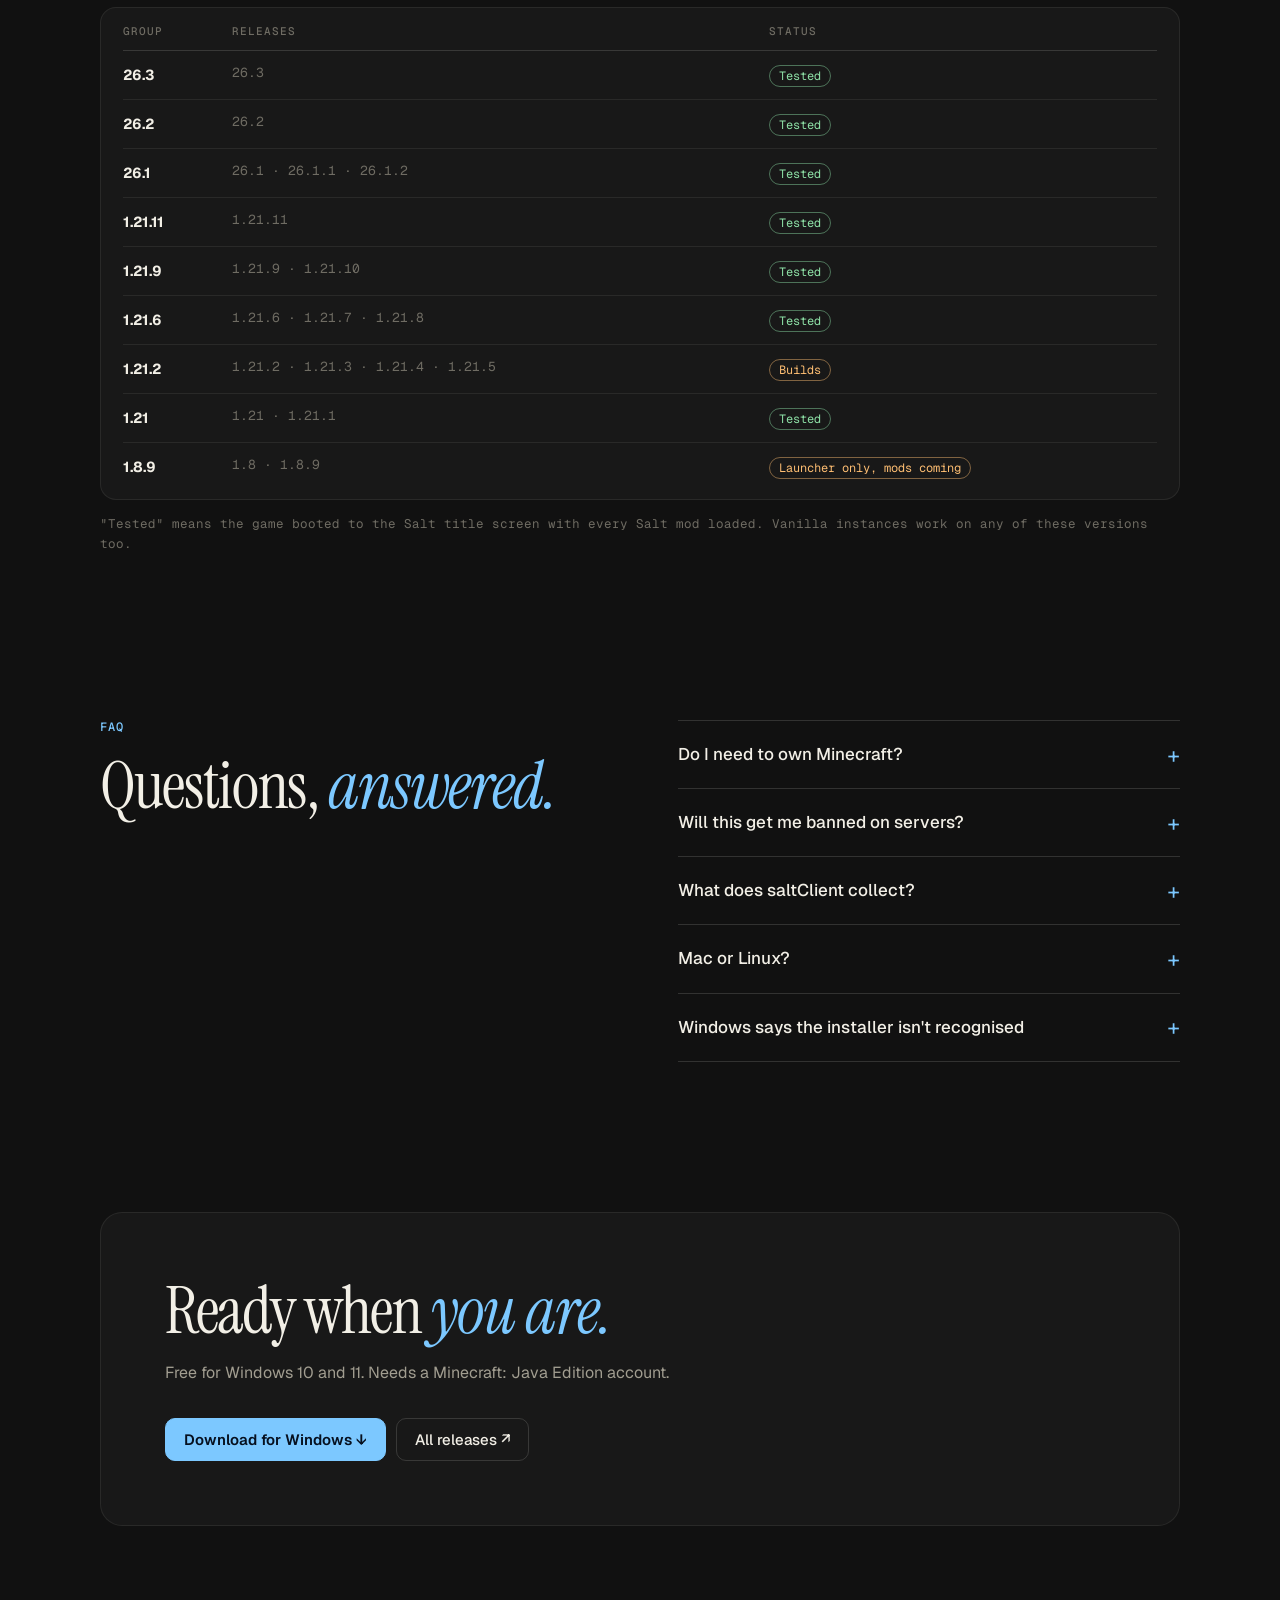
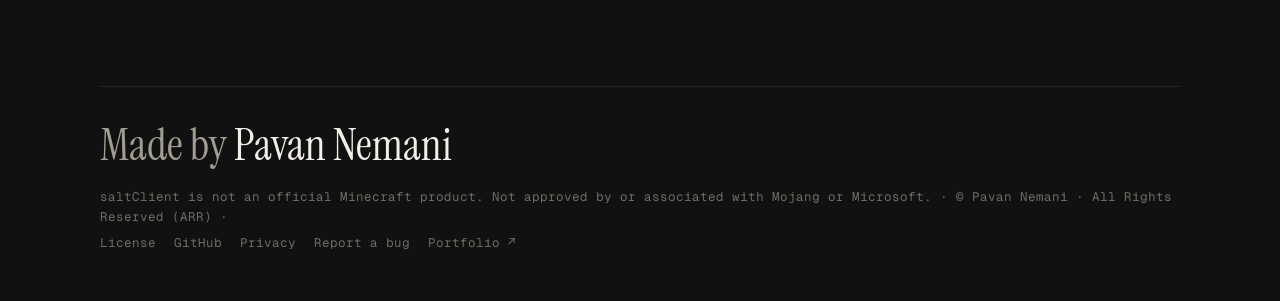
==== commit 3816ff2e: "Use a plain dark grey background Drops the accent tint from the page, cards and code blocks: the bac" ====
--- a/index.html
+++ b/index.html
@@ -11,7 +11,7 @@
 <link rel="preconnect" href="https://fonts.gstatic.com" crossorigin>
 <link rel="stylesheet" href="https://fonts.googleapis.com/css2?family=Geist:wght@400;500;600&amp;family=Geist+Mono:wght@400;500&amp;family=Instrument+Serif:ital@0;1&amp;display=swap">
 <link rel="stylesheet" href="liquid-glass.css?v=2">
-<link rel="stylesheet" href="styles.css?v=7">
+<link rel="stylesheet" href="styles.css?v=8">
 <script src="liquid-glass.js?v=2" data-auto defer></script>
 <meta property="og:title" content="saltClient">
 <meta property="og:description" content="Lightweight. Clean. Yours. A Minecraft launcher with its own HUD and mods, from 1.21 to 26.3.">
--- a/styles.css
+++ b/styles.css
@@ -7,10 +7,9 @@
   color-scheme: dark;
   --accent: #7cc8ff;
   --accent-ink: #0b0b09;
-  /* the page, cards and code blocks carry a faint wash of the accent */
-  --bg: color-mix(in srgb, var(--accent) 2.5%, #0c0c0a);
-  --surface: color-mix(in srgb, var(--accent) 2.5%, #131311);
-  --surface-2: color-mix(in srgb, var(--accent) 3%, #1a1a17);
+  --bg: #111111; /* plain dark grey, no accent tint */
+  --surface: #181818;
+  --surface-2: #1f1f1f;
   --line: rgba(242, 239, 230, 0.08);
   --line-2: rgba(242, 239, 230, 0.15);
   --text: #f2efe6;
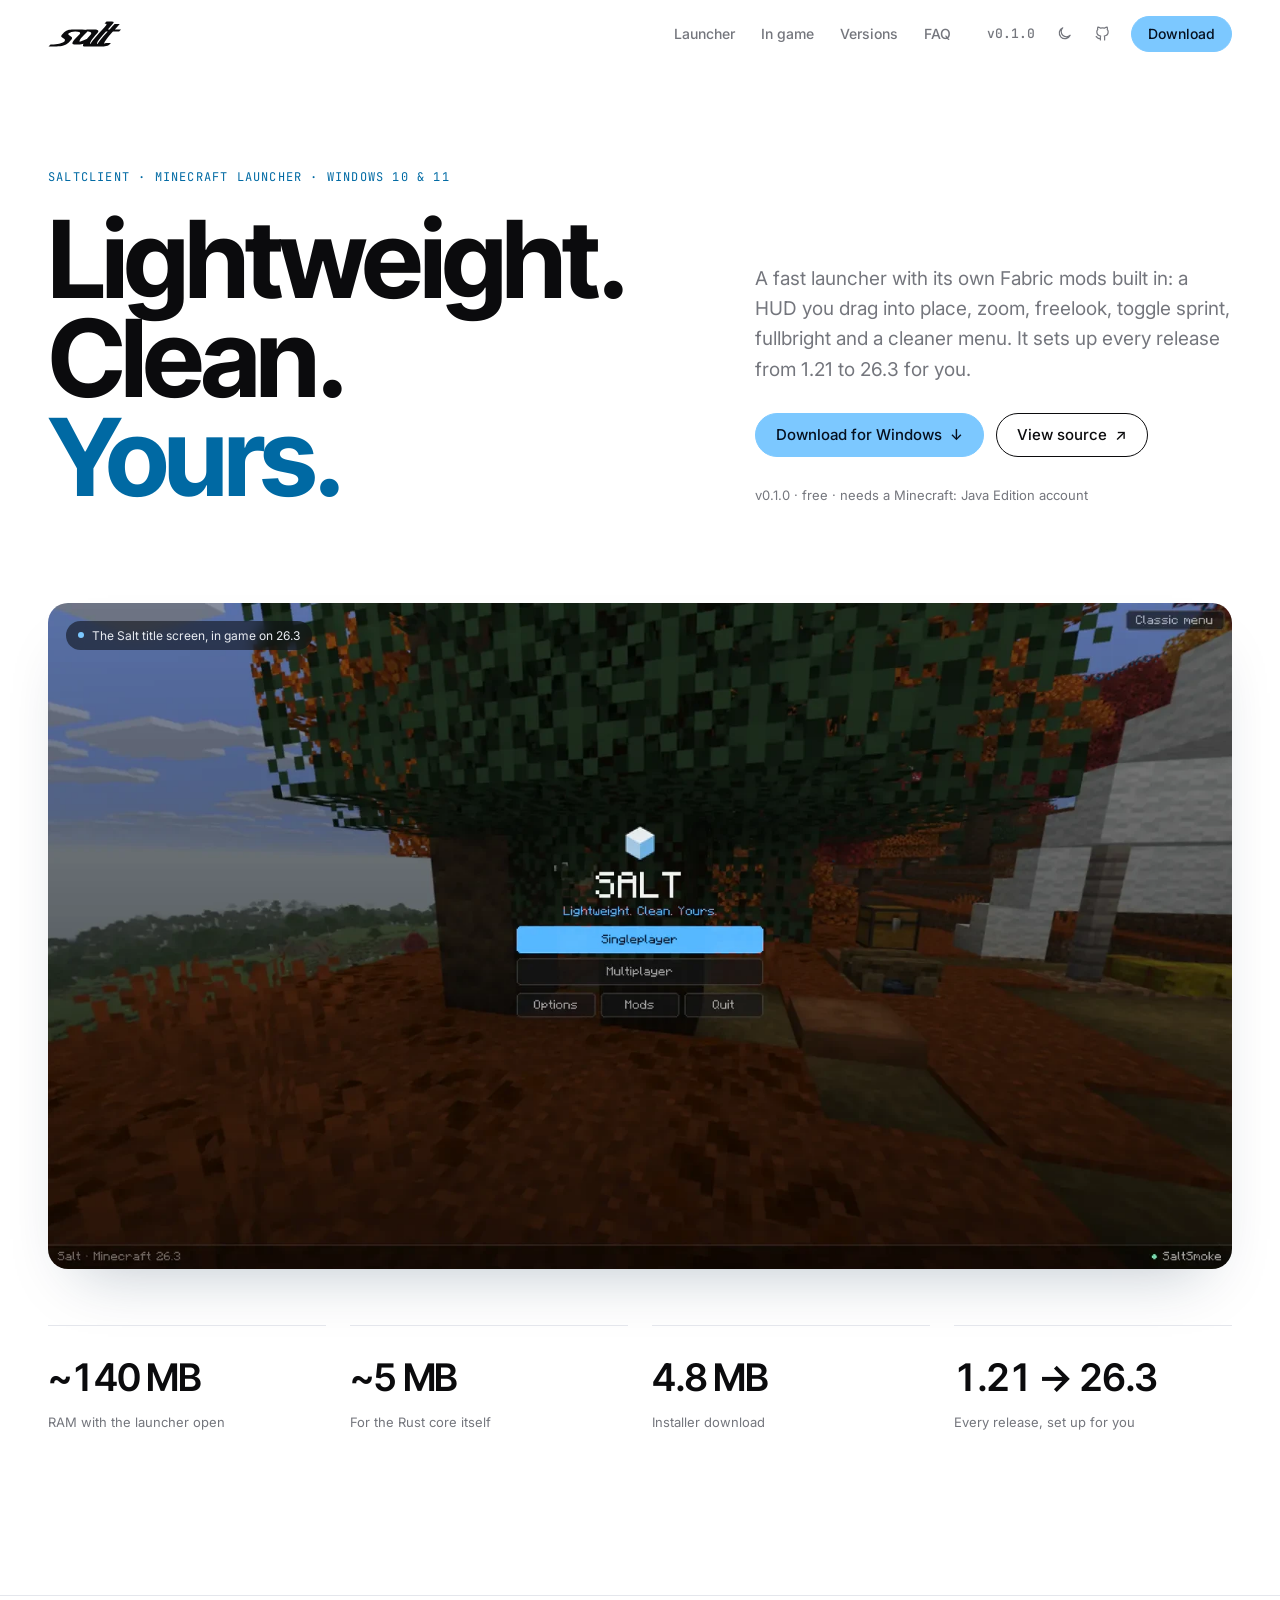
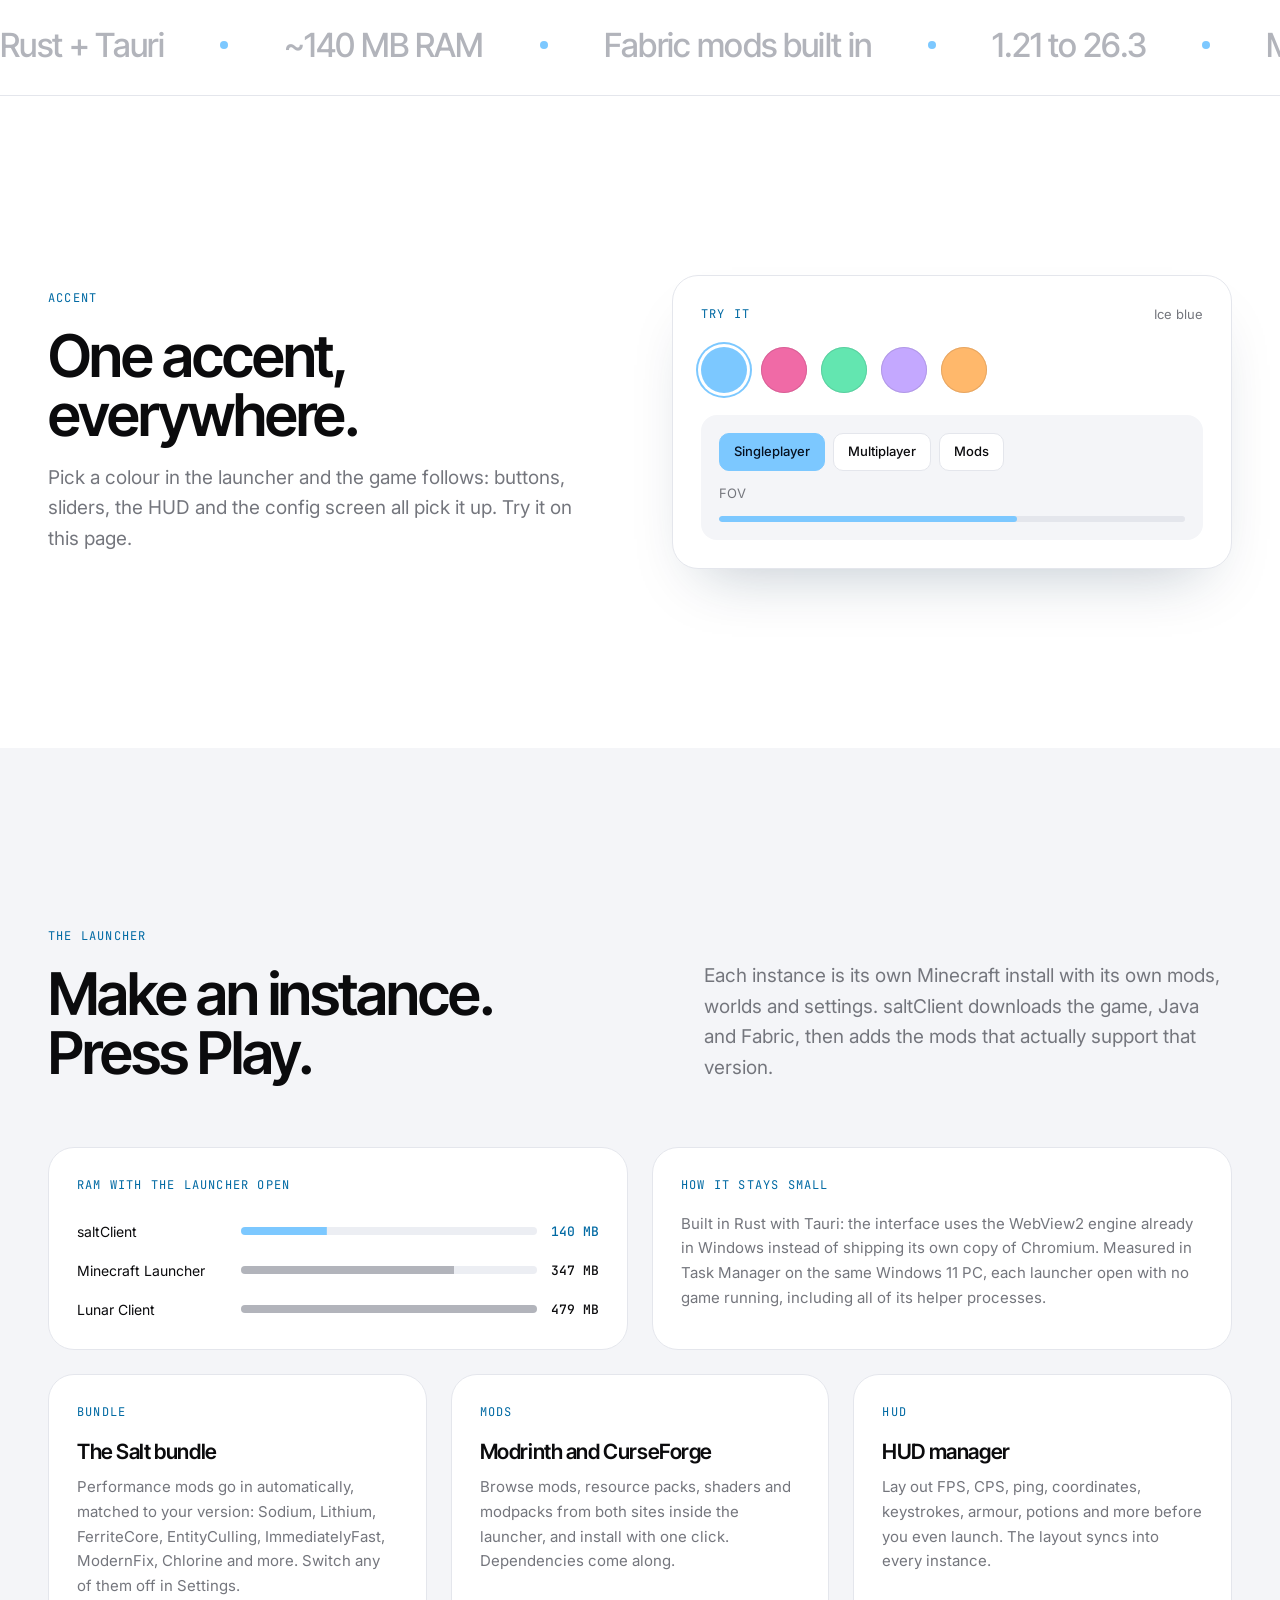
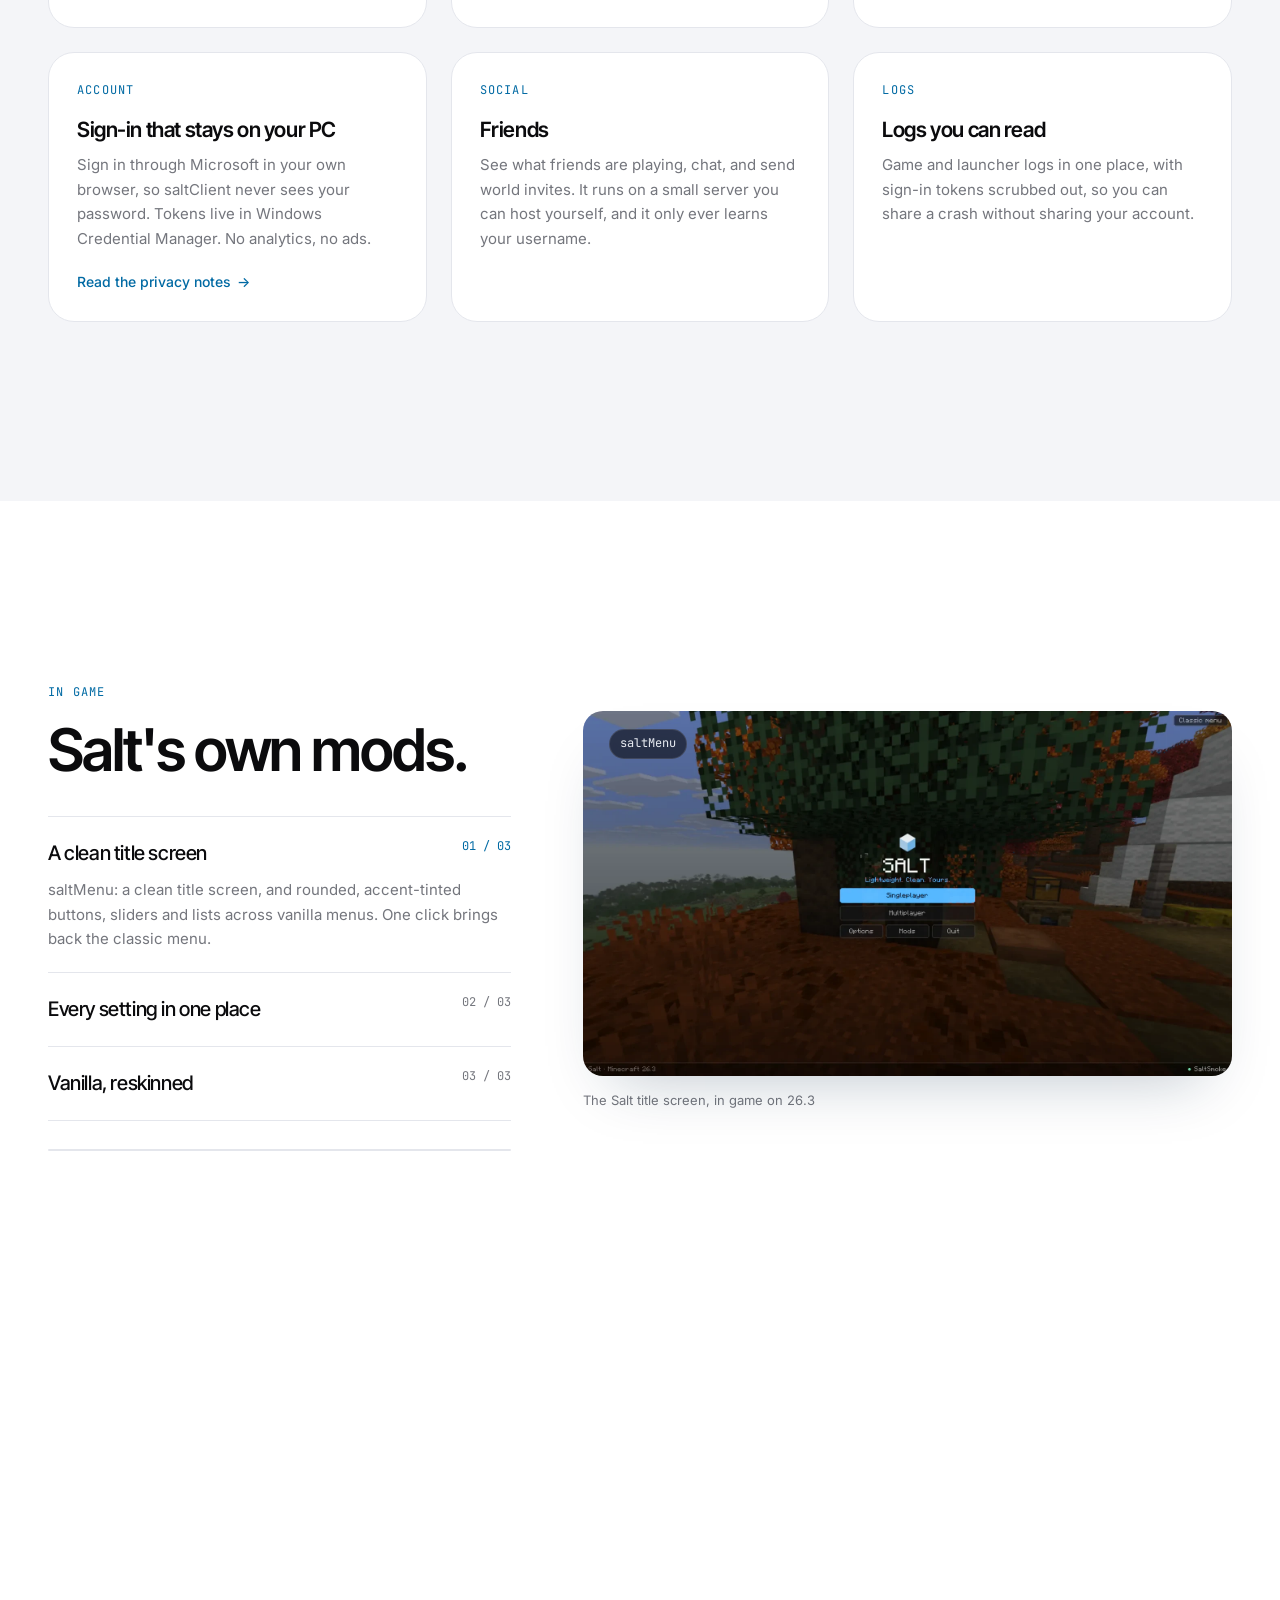
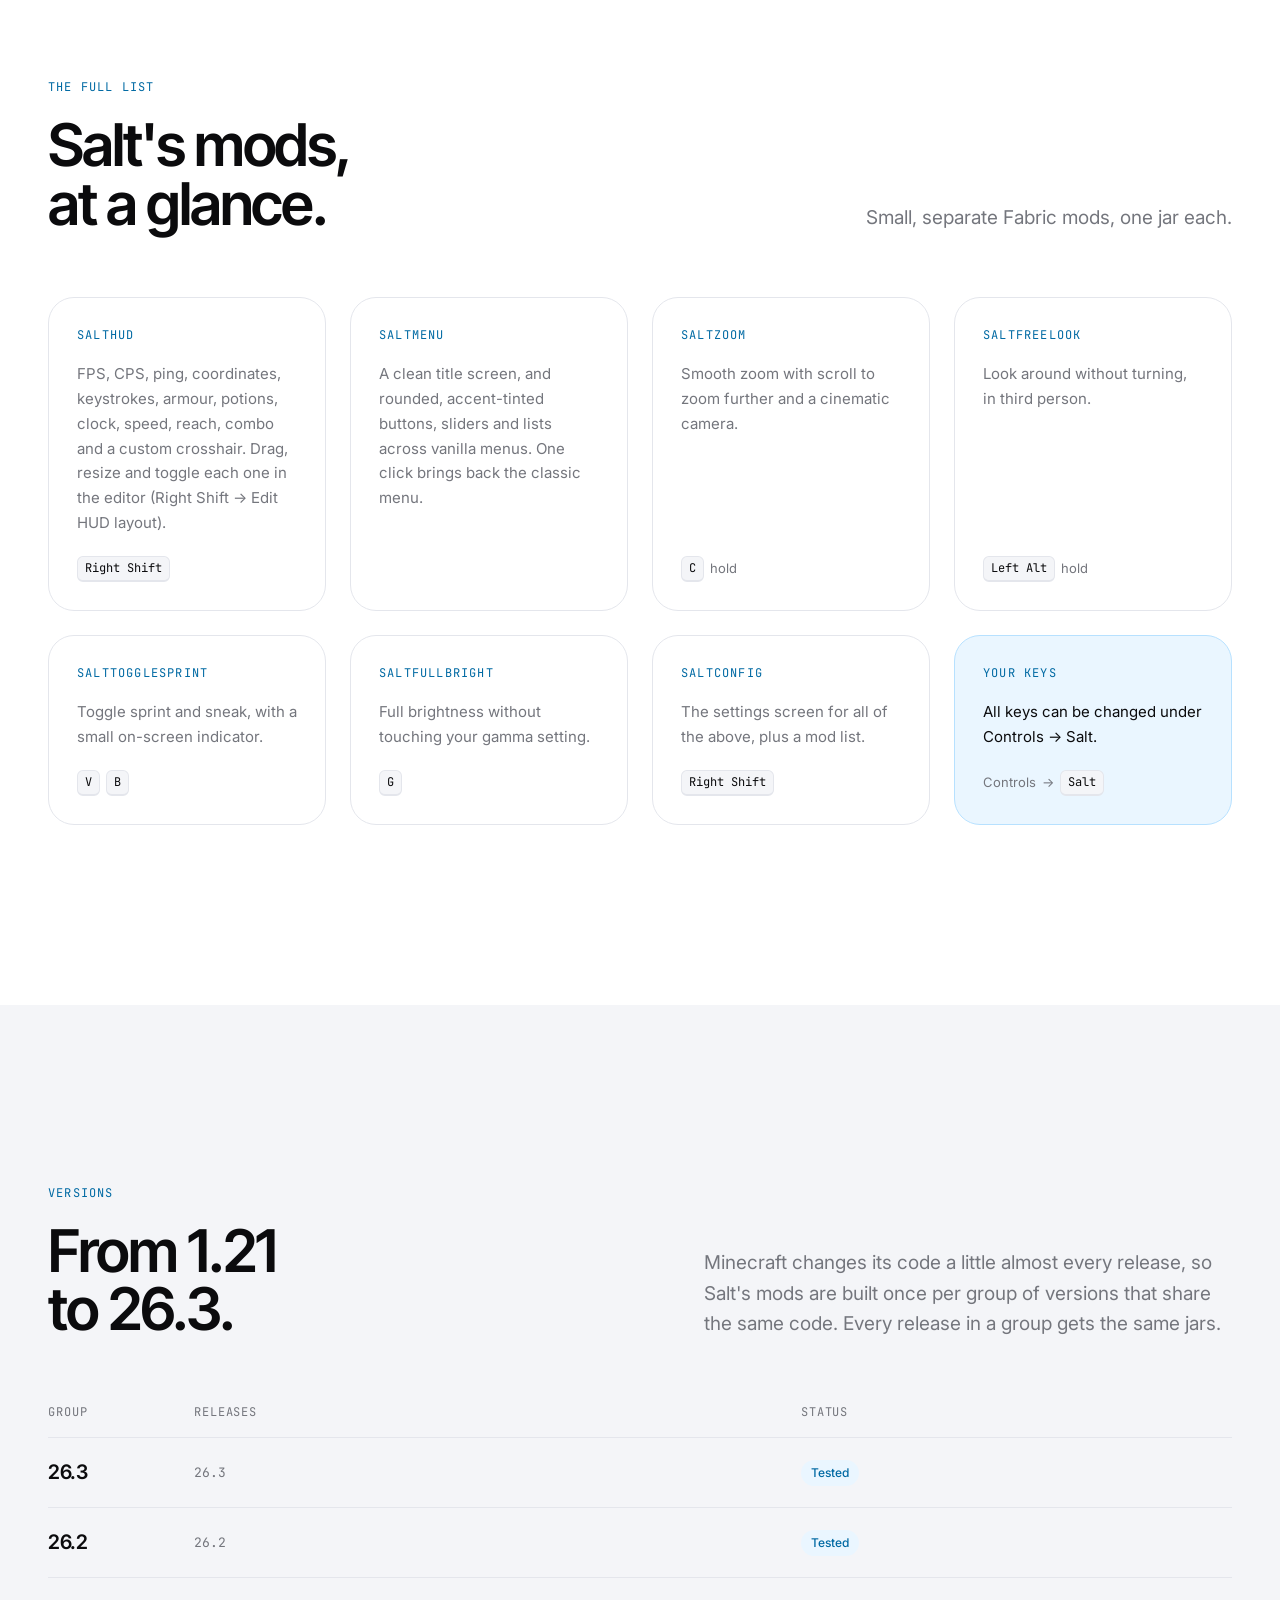
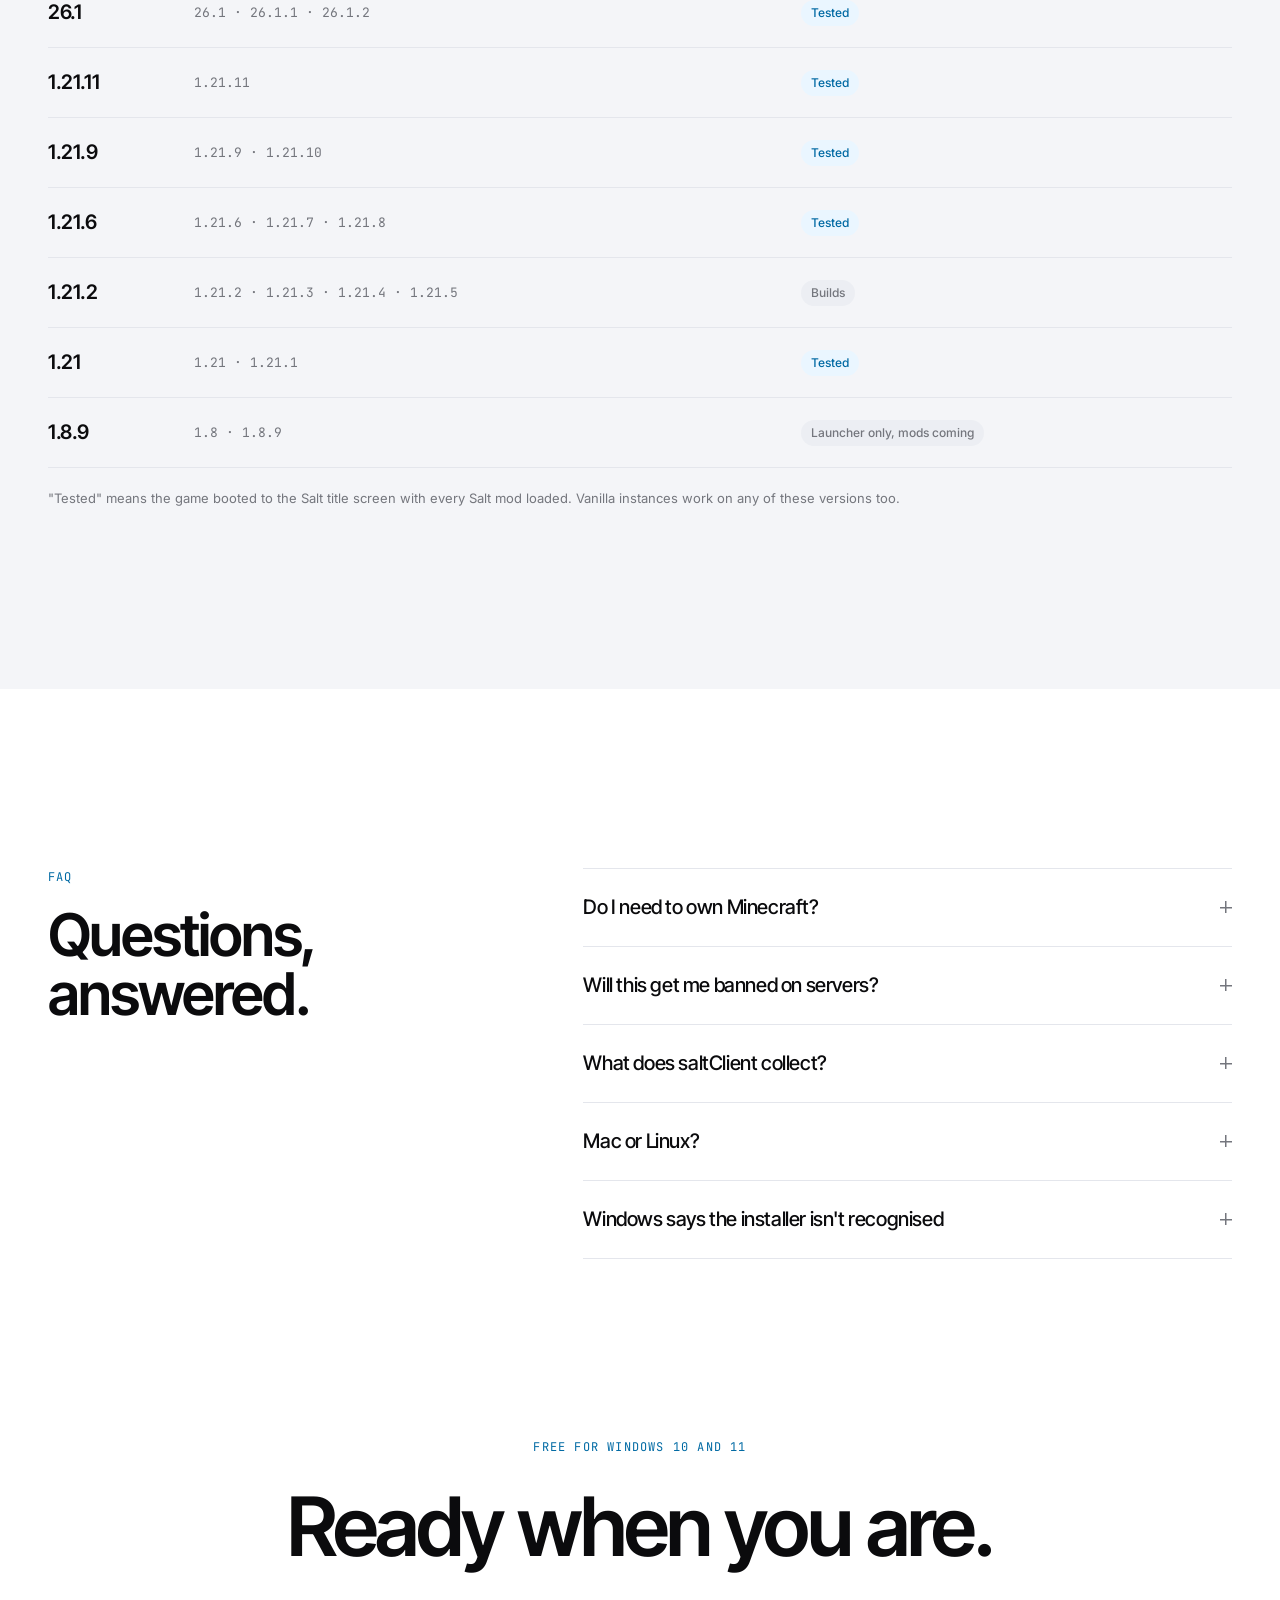
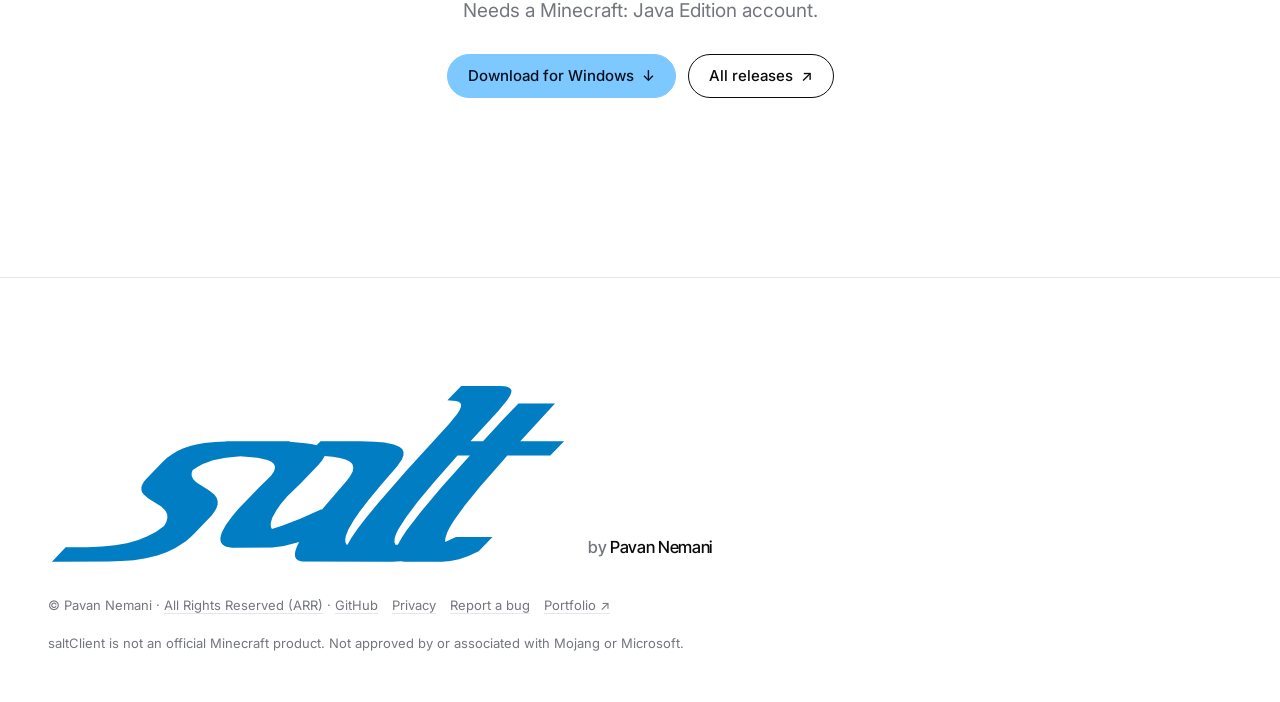
==== commit 6b107224: "Rebuild the site in the Mouse 33 design with a "salt" wordmark Same layout, type and motion as the M" ====
--- a/index.html
+++ b/index.html
@@ -2,145 +2,229 @@
 <html lang="en">
 <head>
 <meta charset="utf-8">
-<meta name="viewport" content="width=device-width, initial-scale=1">
+<meta name="viewport" content="width=device-width, initial-scale=1, viewport-fit=cover">
+<title>saltClient</title>
 <meta name="description" content="saltClient is a fast Minecraft launcher for Windows with its own Fabric mods: a drag-and-drop HUD, zoom, freelook, toggle sprint, fullbright and a cleaner menu, on every release from 1.21 to 26.3.">
-<meta name="theme-color" content="#0c0c0a">
-<title>saltClient</title>
-<link rel="icon" href="assets/img/logo.png">
+<meta name="theme-color" content="#FFFFFF" media="(prefers-color-scheme: light)">
+<meta name="theme-color" content="#0A0B0F" media="(prefers-color-scheme: dark)">
+<link rel="icon" href="favicon.svg" type="image/svg+xml">
+<link rel="apple-touch-icon" href="apple-touch-icon.png">
+<meta property="og:type" content="website">
+<meta property="og:title" content="saltClient">
+<meta property="og:description" content="Lightweight. Clean. Yours. A Minecraft launcher with its own HUD and mods, from 1.21 to 26.3.">
+<meta property="og:url" content="https://ophidianp.github.io/Salt/">
+<meta property="og:image" content="https://ophidianp.github.io/Salt/og.png">
+<meta name="twitter:card" content="summary_large_image">
+<script>try{var r=document.documentElement,t=localStorage.getItem("salt-theme");if(t)r.dataset.theme=t;var a=localStorage.getItem("salt-accent");if(/^#[0-9a-f]{6}$/i.test(a))r.style.setProperty("--accent",a);if(!sessionStorage.getItem("salt-pre")&&!matchMedia("(prefers-reduced-motion: reduce)").matches){r.classList.add("preload");sessionStorage.setItem("salt-pre","1")}}catch(e){}</script>
 <link rel="preconnect" href="https://fonts.googleapis.com">
 <link rel="preconnect" href="https://fonts.gstatic.com" crossorigin>
-<link rel="stylesheet" href="https://fonts.googleapis.com/css2?family=Geist:wght@400;500;600&amp;family=Geist+Mono:wght@400;500&amp;family=Instrument+Serif:ital@0;1&amp;display=swap">
-<link rel="stylesheet" href="liquid-glass.css?v=2">
-<link rel="stylesheet" href="styles.css?v=8">
-<script src="liquid-glass.js?v=2" data-auto defer></script>
-<meta property="og:title" content="saltClient">
-<meta property="og:description" content="Lightweight. Clean. Yours. A Minecraft launcher with its own HUD and mods, from 1.21 to 26.3.">
-<meta property="og:image" content="assets/img/title-screen.webp">
-<script>try{var a=localStorage.getItem("salt-accent");if(/^#[0-9a-f]{6}$/i.test(a))document.documentElement.style.setProperty("--accent",a)}catch(e){}</script>
-<script src="accent.js?v=1" defer></script>
+<link rel="stylesheet" href="https://fonts.googleapis.com/css2?family=Inter:wght@400;500;600&amp;family=Inter+Tight:wght@500;600;700&amp;family=JetBrains+Mono:wght@400;500&amp;display=swap">
+<link rel="stylesheet" href="styles.css?v=12">
+<script src="accent.js?v=2" defer></script>
+<script src="site.js?v=1" defer></script>
 </head>
 <body>
-<header class="header" data-glass="60">
-  <a class="name" href="#top"><img src="assets/img/logo.png" alt="" width="22" height="22">saltClient</a>
-  <nav aria-label="Main">
-    <a href="#launcher">Launcher</a>
-    <a href="#in-game">In game</a>
-    <a href="#versions">Versions</a>
-    <a href="#faq">FAQ</a>
-    <a class="cta-link" href="https://github.com/ophidianp/Salt/releases/latest/download/saltClient-Setup.exe">Download</a>
-  </nav>
+<div class="pre" aria-hidden="true"><div class="pre-in">
+  <span class="lgs"><svg class="ghost"><use href="#salt"/></svg><svg class="fillp"><use href="#salt"/></svg></span>
+  <p>Lightweight. Clean.<br>Yours.</p>
+</div></div>
+<svg width="0" height="0" style="position:absolute" aria-hidden="true">
+  <symbol id="salt" viewBox="-0.6 -0.6 79.87 28.2"><path fill="currentColor" d="M66.22,8.50 L64.29,8.50 L68.56,3.84 L69.92,2.19 L70.38,1.47 L70.56,0.98 L70.58,0.71 L70.52,0.54 L70.26,0.28 L69.78,0.11 L68.93,0.01 L62.87,0.00 L60.75,2.20 L62.06,2.31 L62.47,2.44 L62.74,2.64 L62.85,2.91 L62.82,3.25 L62.65,3.67 L62.28,4.28 L60.97,5.88 L54.44,13.05 L50.06,18.06 L48.17,20.36 L46.96,21.96 L46.01,23.34 L45.40,24.40 L45.28,24.40 L45.23,24.34 L45.08,24.00 L45.05,23.58 L45.14,23.07 L45.53,22.07 L46.36,20.63 L47.30,19.27 L48.67,17.47 L50.54,15.21 L53.04,12.34 L53.75,11.31 L53.99,10.69 L54.01,10.16 L53.79,9.71 L53.35,9.34 L52.50,8.99 L51.09,8.71 L49.51,8.57 L47.23,8.50 L41.27,8.50 L40.65,9.13 L40.01,8.97 L38.92,8.79 L36.48,8.59 L36.57,8.50 L26.82,8.50 L26.78,8.54 L25.10,8.62 L23.46,8.78 L22.19,9.00 L21.24,9.23 L20.12,9.62 L19.28,10.01 L18.47,10.49 L17.70,11.05 L16.96,11.72 L14.45,14.32 L14.12,14.74 L13.82,15.30 L13.74,15.64 L13.77,16.09 L13.87,16.36 L14.15,16.73 L14.82,17.28 L16.80,18.53 L17.20,18.89 L17.52,19.29 L17.71,19.75 L17.74,20.26 L17.59,20.86 L17.23,21.53 L16.01,22.39 L14.68,23.11 L13.28,23.67 L11.53,24.16 L9.70,24.48 L7.80,24.67 L5.51,24.77 L2.12,24.80 L0.00,27.00 L8.66,26.98 L10.63,26.91 L12.55,26.76 L14.40,26.48 L16.18,26.05 L17.60,25.55 L18.96,24.90 L20.51,23.89 L21.24,23.28 L21.95,22.60 L24.57,19.85 L25.10,19.10 L25.31,18.66 L25.44,18.25 L25.47,17.88 L25.38,17.39 L25.24,17.09 L24.93,16.69 L24.21,16.11 L22.39,14.97 L21.99,14.64 L21.68,14.29 L21.49,13.89 L21.45,13.59 L21.49,13.27 L21.63,12.90 L22.34,12.44 L23.17,12.01 L24.72,11.43 L26.67,11.02 L28.94,10.80 L31.59,11.04 L33.11,11.39 L33.71,11.66 L34.08,11.97 L34.25,12.33 L34.25,12.73 L34.08,13.18 L33.66,13.79 L31.78,15.63 L28.63,18.91 L27.67,20.04 L26.71,21.36 L26.12,22.46 L25.96,22.94 L25.88,23.36 L25.90,23.73 L25.99,24.05 L26.17,24.31 L26.59,24.61 L26.97,24.74 L27.69,24.84 L33.86,24.83 L35.62,24.59 L37.97,23.96 L37.62,24.69 L37.42,25.27 L37.33,25.78 L37.35,26.20 L37.51,26.54 L37.79,26.79 L38.22,26.95 L38.59,26.99 L52.23,27.00 L53.57,26.94 L54.20,27.00 L59.91,27.00 L61.19,26.90 L62.53,26.62 L63.97,26.12 L65.55,25.40 L67.67,23.20 L62.07,23.20 L60.41,23.96 L60.42,23.42 L60.71,22.51 L61.13,21.68 L61.72,20.71 L63.41,18.37 L65.75,15.49 L69.29,11.44 L69.95,10.70 L76.54,10.70 L78.67,8.50 L71.94,8.50 L77.27,2.70 L71.67,2.70 L69.54,4.90ZM62.30,10.70 L64.21,10.70 L59.94,15.47 L56.78,19.20 L54.49,22.19 L53.78,23.25 L53.13,24.40 L52.76,24.40 L52.60,23.96 L52.64,23.44 L52.84,22.80 L53.21,22.03 L54.42,20.13 L56.24,17.73 L58.65,14.84ZM41.33,19.00 L38.14,20.41 L35.35,21.47 L33.79,21.97 L33.66,21.70 L33.60,21.35 L33.64,20.96 L33.85,20.26 L34.44,19.16 L35.12,18.19 L36.16,16.94 L38.18,14.99 L40.88,12.19 L41.49,11.47 L41.89,10.77 L43.13,10.88 L44.23,11.06 L45.10,11.30 L45.73,11.61 L46.00,11.83 L46.18,12.08 L46.30,12.56 L46.20,13.13 L45.78,13.93 L45.32,14.54 L41.49,19.00Z"/></symbol>
+</svg>
+
+<header class="hdr" id="hdr">
+  <div class="wrap">
+    <a class="logo lgs" href="#top" aria-label="saltClient, back to top"><svg class="base" aria-hidden="true"><use href="#salt"/></svg><svg class="fillp" aria-hidden="true"><use href="#salt"/></svg></a>
+    <nav class="nav" aria-label="Main">
+      <a href="#launcher" data-nav="launcher">Launcher</a>
+      <a href="#in-game" data-nav="in-game">In game</a>
+      <a href="#versions" data-nav="versions">Versions</a>
+      <a href="#faq" data-nav="faq">FAQ</a>
+    </nav>
+    <div class="tools">
+      <span class="kbd">v0.1.0</span>
+      <button class="ib" id="theme" type="button" aria-label="Switch light or dark mode">
+        <svg class="moon" viewBox="0 0 24 24" fill="none" stroke="currentColor" stroke-width="1.7" stroke-linecap="round" stroke-linejoin="round"><path d="M20 14.5A8 8 0 1 1 9.5 4a6.5 6.5 0 0 0 10.5 10.5z"/></svg>
+        <svg class="sun" viewBox="0 0 24 24" fill="none" stroke="currentColor" stroke-width="1.7" stroke-linecap="round"><circle cx="12" cy="12" r="4"/><path d="M12 2v2M12 20v2M4.9 4.9l1.4 1.4M17.7 17.7l1.4 1.4M2 12h2M20 12h2M4.9 19.1l1.4-1.4M17.7 6.3l1.4-1.4"/></svg>
+      </button>
+      <a class="ib gh" href="https://github.com/ophidianp/Salt" aria-label="saltClient on GitHub"><svg viewBox="0 0 24 24" fill="none" stroke="currentColor" stroke-width="1.7" stroke-linecap="round" stroke-linejoin="round"><path d="M9 19c-4 1.3-4-2-6-2.5m12 4.5v-3.5c0-1 .1-1.4-.5-2 2.8-.3 5.5-1.4 5.5-6a4.6 4.6 0 0 0-1.3-3.2 4.2 4.2 0 0 0-.1-3.2s-1.1-.3-3.5 1.3a12 12 0 0 0-6.2 0C6.5 2.8 5.4 3.1 5.4 3.1a4.2 4.2 0 0 0-.1 3.2A4.6 4.6 0 0 0 4 9.5c0 4.6 2.7 5.7 5.5 6-.6.6-.6 1.2-.5 2V21"/></svg></a>
+      <a class="pill sm acc" href="https://github.com/ophidianp/Salt/releases/latest/download/saltClient-Setup.exe" style="margin-left:8px">Download</a>
+    </div>
+  </div>
 </header>
 
 <main>
-<div id="top"></div><section class="wrap hero">
-<span class="badge">Minecraft launcher · <b>Windows 10 &amp; 11</b></span>
-<h1>saltClient.<br><em>Lightweight. Clean. Yours.</em></h1>
-<p class="lead">A fast launcher with its own Fabric mods built in: a HUD you drag into place, zoom, freelook, toggle sprint, fullbright and a cleaner menu. It sets up every release from 1.21 to 26.3 for you.</p>
-<div class="actions"><a class="btn primary" href="https://github.com/ophidianp/Salt/releases/latest/download/saltClient-Setup.exe">Download for Windows ↓</a><a class="btn" href="https://github.com/ophidianp/Salt">View source ↗</a></div>
-<p class="fine">v0.1.0 · free · needs a Minecraft: Java Edition account</p>
-<figure style="margin-top:56px"><img data-recolor src="assets/img/title-screen.webp" width="1600" height="900" alt="Salt's title screen in Minecraft 26.3: the Salt cube logo, the tagline Lightweight. Clean. Yours., and rounded Singleplayer, Multiplayer, Options, Mods and Quit buttons over a blurred world."><figcaption>The Salt title screen, in game on 26.3</figcaption></figure></section>
-<section class="wrap section split">
-<div class="section-head"><p class="eyebrow">Accent</p>
-<h2>One accent, <em>everywhere.</em></h2>
-<p>Pick a colour in the launcher and the game follows: buttons, sliders, the HUD and the config screen all pick it up. Try it on this page.</p>
-</div>
-<article class="card "><p class="label">Try it</p><p></p><div class="swatches" role="radiogroup" aria-label="Accent colour"><button class="swatch" type="button" role="radio" aria-checked="true" data-accent="#7cc8ff" style="--c:#7cc8ff" aria-label="Ice blue"></button><button class="swatch" type="button" role="radio" aria-checked="false" data-accent="#f06aa6" style="--c:#f06aa6" aria-label="Pink"></button><button class="swatch" type="button" role="radio" aria-checked="false" data-accent="#63e6b0" style="--c:#63e6b0" aria-label="Mint"></button><button class="swatch" type="button" role="radio" aria-checked="false" data-accent="#c4a8ff" style="--c:#c4a8ff" aria-label="Lavender"></button><button class="swatch" type="button" role="radio" aria-checked="false" data-accent="#ffb86b" style="--c:#ffb86b" aria-label="Amber"></button></div></article></section>
-<section class="wrap section" id="launcher">
-<div class="section-head"><p class="eyebrow">The launcher</p>
-<h2>Make an instance. <em>Press Play.</em></h2>
-<p>Each instance is its own Minecraft install with its own mods, worlds and settings. saltClient downloads the game, Java and Fabric, then adds the mods that actually support that version.</p>
-</div>
-<div class="stats">
-<div class="stat"><span>RAM with the launcher open</span><b>~140 MB</b></div>
-<div class="stat"><span>For the Rust core itself</span><b>~5 MB</b></div>
-<div class="stat"><span>Installer download</span><b>4.8 MB</b></div>
-</div>
-<div class="grid two" style="margin-top:14px"><div class="card"><p class="label">RAM with the launcher open</p><div class="table-card" style="padding:0;border:0;background:none"><table><tbody><tr><th scope="row">saltClient</th><td class="num" style="color:var(--accent)">140 MB</td></tr><tr><th scope="row">Minecraft Launcher</th><td class="num">347 MB</td></tr><tr><th scope="row">Lunar Client</th><td class="num">479 MB</td></tr></tbody></table></div></div><div class="card"><p class="label">How it stays small</p><p>Built in Rust with Tauri: the interface uses the WebView2 engine already in Windows instead of shipping its own copy of Chromium. Measured in Task Manager on the same Windows 11 PC, each launcher open with no game running, including all of its helper processes.</p></div></div>
-<div class="grid" style="margin-top:14px">
-<article class="card "><p class="label">Bundle</p><h3>The Salt bundle</h3><p>Performance mods go in automatically, matched to your version: Sodium, Lithium, FerriteCore, EntityCulling, ImmediatelyFast, ModernFix, Chlorine and more. Switch any of them off in Settings.</p></article>
-<article class="card "><p class="label">Mods</p><h3>Modrinth and CurseForge</h3><p>Browse mods, resource packs, shaders and modpacks from both sites inside the launcher, and install with one click. Dependencies come along.</p></article>
-<article class="card "><p class="label">HUD</p><h3>HUD manager</h3><p>Lay out FPS, CPS, ping, coordinates, keystrokes, armour, potions and more before you even launch. The layout syncs into every instance.</p></article>
-<article class="card "><p class="label">Account</p><h3>Sign-in that stays on your PC</h3><p>Sign in through Microsoft in your own browser, so saltClient never sees your password. Tokens live in Windows Credential Manager. No analytics, no ads.</p><a class="more" href="https://github.com/ophidianp/Salt/blob/main/PRIVACY.md">Read the privacy notes →</a></article>
-<article class="card "><p class="label">Social</p><h3>Friends</h3><p>See what friends are playing, chat, and send world invites. It runs on a small server you can host yourself, and it only ever learns your username.</p></article>
-<article class="card "><p class="label">Logs</p><h3>Logs you can read</h3><p>Game and launcher logs in one place, with sign-in tokens scrubbed out, so you can share a crash without sharing your account.</p></article>
-</div>
-</section>
-<section class="wrap section" id="in-game">
-<div class="section-head"><p class="eyebrow">In game</p>
-<h2>Salt's <em>own mods.</em></h2>
-<p>Small, separate Fabric mods, one jar each. All keys can be changed under Controls → Salt.</p>
-</div>
-<div class="rows">
-<div class="row"><p class="label">saltHUD</p><div><p>FPS, CPS, ping, coordinates, keystrokes, armour, potions, clock, speed, reach, combo and a custom crosshair. Drag, resize and toggle each one in the editor (Right Shift → Edit HUD layout).</p><p class="meta" style="margin-top:6px"><kbd>Right Shift</kbd></p></div></div>
-<div class="row"><p class="label">saltMenu</p><div><p>A clean title screen, and rounded, accent-tinted buttons, sliders and lists across vanilla menus. One click brings back the classic menu.</p></div></div>
-<div class="row"><p class="label">saltZoom</p><div><p>Smooth zoom with scroll to zoom further and a cinematic camera.</p><p class="meta" style="margin-top:6px"><kbd>C</kbd> hold</p></div></div>
-<div class="row"><p class="label">saltFreelook</p><div><p>Look around without turning, in third person.</p><p class="meta" style="margin-top:6px"><kbd>Left Alt</kbd> hold</p></div></div>
-<div class="row"><p class="label">saltToggleSprint</p><div><p>Toggle sprint and sneak, with a small on-screen indicator.</p><p class="meta" style="margin-top:6px"><kbd>V</kbd> <kbd>B</kbd></p></div></div>
-<div class="row"><p class="label">saltFullbright</p><div><p>Full brightness without touching your gamma setting.</p><p class="meta" style="margin-top:6px"><kbd>G</kbd></p></div></div>
-<div class="row"><p class="label">saltConfig</p><div><p>The settings screen for all of the above, plus a mod list.</p><p class="meta" style="margin-top:6px"><kbd>Right Shift</kbd></p></div></div>
-</div>
-<div class="shots"><figure><img data-recolor src="assets/img/salt-config.webp" width="1600" height="900" loading="lazy" alt="The saltConfig screen: a rounded dark window listing the Salt mods and other installed mods on the left, with toggles and options for saltFreelook on the right."><figcaption>saltConfig: every mod's settings in one place, including other mods' Cloth Config screens</figcaption></figure><figure><img data-recolor src="assets/img/options-reskin.webp" width="1600" height="900" loading="lazy" alt="Minecraft's Options screen with Salt's rounded dark buttons and an accent-filled FOV slider."><figcaption>Vanilla Options, reskinned. Modded screens that use vanilla widgets get the same look.</figcaption></figure></div>
-</section>
-<section class="wrap section" id="versions">
-<div class="section-head"><p class="eyebrow">Versions</p>
-<h2>From 1.21 <em>to 26.3.</em></h2>
-<p>Minecraft changes its code a little almost every release, so Salt's mods are built once per group of versions that share the same code. Every release in a group gets the same jars.</p>
-</div>
-<div class="table-card"><table><thead><tr><th>Group</th><th>Releases</th><th>Status</th></tr></thead><tbody>
-<tr><td><strong>26.3</strong></td><td class="fine" style="font-size:13px">26.3</td><td><span class="pill ok">Tested</span></td></tr>
-<tr><td><strong>26.2</strong></td><td class="fine" style="font-size:13px">26.2</td><td><span class="pill ok">Tested</span></td></tr>
-<tr><td><strong>26.1</strong></td><td class="fine" style="font-size:13px">26.1 · 26.1.1 · 26.1.2</td><td><span class="pill ok">Tested</span></td></tr>
-<tr><td><strong>1.21.11</strong></td><td class="fine" style="font-size:13px">1.21.11</td><td><span class="pill ok">Tested</span></td></tr>
-<tr><td><strong>1.21.9</strong></td><td class="fine" style="font-size:13px">1.21.9 · 1.21.10</td><td><span class="pill ok">Tested</span></td></tr>
-<tr><td><strong>1.21.6</strong></td><td class="fine" style="font-size:13px">1.21.6 · 1.21.7 · 1.21.8</td><td><span class="pill ok">Tested</span></td></tr>
-<tr><td><strong>1.21.2</strong></td><td class="fine" style="font-size:13px">1.21.2 · 1.21.3 · 1.21.4 · 1.21.5</td><td><span class="pill warn">Builds</span></td></tr>
-<tr><td><strong>1.21</strong></td><td class="fine" style="font-size:13px">1.21 · 1.21.1</td><td><span class="pill ok">Tested</span></td></tr>
-<tr><td><strong>1.8.9</strong></td><td class="fine" style="font-size:13px">1.8 · 1.8.9</td><td><span class="pill warn">Launcher only, mods coming</span></td></tr>
-</tbody></table></div>
-<p class="fine" style="margin-top:14px">"Tested" means the game booted to the Salt title screen with every Salt mod loaded. Vanilla instances work on any of these versions too.</p>
-</section>
-<section class="wrap section split" style="align-items:start" id="faq">
-<div class="section-head"><p class="eyebrow">FAQ</p>
-<h2>Questions, <em>answered.</em></h2>
-</div>
-<div class="faq">
-<details><summary>Do I need to own Minecraft?</summary><p>Yes. saltClient launches the official Minecraft: Java Edition and checks that your account owns it. It doesn't unlock or share the game.</p></details>
-<details><summary>Will this get me banned on servers?</summary><p>Salt's mods are visual and quality-of-life only, like other popular PvP clients: HUD, zoom, freelook, toggle sprint and fullbright. Some servers have their own rules about client mods, so check a server's rules if you're unsure.</p></details>
-<details><summary>What does saltClient collect?</summary><p>Nothing for itself. There are no analytics or telemetry. Sign-in tokens stay in Windows Credential Manager and only go to Microsoft and Mojang. <a href="https://github.com/ophidianp/Salt/blob/main/PRIVACY.md">Full privacy notes</a>.</p></details>
-<details><summary>Mac or Linux?</summary><p>Not yet. saltClient is built with Tauri, so other platforms are possible later, but only Windows is built and tested today.</p></details>
-<details><summary>Windows says the installer isn't recognised</summary><p>The installer isn't code-signed yet, so SmartScreen may warn you. Click <em>More info</em>, then <em>Run anyway</em>. You can also build it yourself from the source.</p></details>
-</div>
-</section>
-<section class="wrap"><div class="cta">
-<h2>Ready when <em>you are.</em></h2>
-<p>Free for Windows 10 and 11. Needs a Minecraft: Java Edition account.</p>
-<div class="actions"><a class="btn primary" href="https://github.com/ophidianp/Salt/releases/latest/download/saltClient-Setup.exe">Download for Windows ↓</a><a class="btn" href="https://github.com/ophidianp/Salt/releases">All releases ↗</a></div>
-</div></section>
+  <section class="hero" id="top">
+    <div class="wrap">
+      <div class="hero-grid">
+        <div>
+          <div class="eyebrow in">saltClient · Minecraft launcher · Windows 10 &amp; 11</div>
+          <h1 class="in d1" style="margin-top:22px">Lightweight.<br>Clean.<br><em>Yours.</em></h1>
+        </div>
+        <div style="display:flex;flex-direction:column;gap:28px;align-items:flex-start;min-width:0">
+          <p class="lede in d2">A fast launcher with its own Fabric mods built in: a HUD you drag into place, zoom, freelook, toggle sprint, fullbright and a cleaner menu. It sets up every release from 1.21 to 26.3 for you.</p>
+          <div class="cta in d3"><a class="pill acc" href="https://github.com/ophidianp/Salt/releases/latest/download/saltClient-Setup.exe">Download for Windows <span class="ar dn">↓</span></a><a class="pill" href="https://github.com/ophidianp/Salt">View source <span class="ar">↗</span></a></div>
+          <p class="fine in d3">v0.1.0 · free · needs a Minecraft: Java Edition account</p>
+        </div>
+      </div>
+      <figure class="ph stage zoom" style="margin-inline:0;margin-bottom:0"><img data-recolor src="assets/img/title-screen.webp" width="1600" height="900" fetchpriority="high" alt="Salt's title screen in Minecraft 26.3: the Salt cube logo, the tagline Lightweight. Clean. Yours., and rounded Singleplayer, Multiplayer, Options, Mods and Quit buttons over a blurred world."><figcaption class="hint"><i></i>The Salt title screen, in game on 26.3</figcaption></figure>
+      <div class="ticks">
+        <div class="rv"><b>~140 MB</b><span>RAM with the launcher open</span></div>
+        <div class="rv d1"><b>~5 MB</b><span>For the Rust core itself</span></div>
+        <div class="rv d2"><b>4.8 MB</b><span>Installer download</span></div>
+        <div class="rv d2"><b>1.21 → 26.3</b><span>Every release, set up for you</span></div>
+      </div>
+    </div>
+    <div class="marq" aria-hidden="true"><div class="track">
+      <span>Rust + Tauri</span><span>~140 MB RAM</span><span>Fabric mods built in</span><span>1.21 to 26.3</span><span>Modrinth + CurseForge</span><span>No analytics</span><span>Windows 10 &amp; 11</span>
+      <span>Rust + Tauri</span><span>~140 MB RAM</span><span>Fabric mods built in</span><span>1.21 to 26.3</span><span>Modrinth + CurseForge</span><span>No analytics</span><span>Windows 10 &amp; 11</span>
+    </div></div>
+  </section>
+
+  <section class="blk" id="accent">
+    <div class="wrap accent-grid">
+      <div style="display:flex;flex-direction:column;gap:18px">
+        <div class="eyebrow rv">Accent</div>
+        <h2 class="rv d1">One accent,<br>everywhere.</h2>
+        <p class="lede rv d2">Pick a colour in the launcher and the game follows: buttons, sliders, the HUD and the config screen all pick it up. Try it on this page.</p>
+      </div>
+      <div class="picker rv d1">
+        <div class="row"><div class="eyebrow">Try it</div><span class="fine" id="acc-name">Ice blue</span></div>
+        <div class="swatches" role="radiogroup" aria-label="Accent colour"><button class="swatch" type="button" role="radio" aria-checked="true" data-accent="#7cc8ff" style="--c:#7cc8ff" aria-label="Ice blue"></button><button class="swatch" type="button" role="radio" aria-checked="false" data-accent="#f06aa6" style="--c:#f06aa6" aria-label="Pink"></button><button class="swatch" type="button" role="radio" aria-checked="false" data-accent="#63e6b0" style="--c:#63e6b0" aria-label="Mint"></button><button class="swatch" type="button" role="radio" aria-checked="false" data-accent="#c4a8ff" style="--c:#c4a8ff" aria-label="Lavender"></button><button class="swatch" type="button" role="radio" aria-checked="false" data-accent="#ffb86b" style="--c:#ffb86b" aria-label="Amber"></button></div>
+        <div class="demo" aria-hidden="true">
+          <div class="btns"><span class="on">Singleplayer</span><span>Multiplayer</span><span>Mods</span></div>
+          <div class="fine">FOV</div><div class="bar"><i></i></div>
+        </div>
+      </div>
+    </div>
+  </section>
+
+  <section class="blk alt" id="launcher">
+    <div class="wrap">
+      <div class="blk-head">
+        <div><div class="eyebrow rv">The launcher</div><h2 class="rv d1">Make an instance.<br>Press Play.</h2></div>
+        <p class="lede rv d2" style="max-width:44ch">Each instance is its own Minecraft install with its own mods, worlds and settings. saltClient downloads the game, Java and Fabric, then adds the mods that actually support that version.</p>
+      </div>
+      <div class="cards two">
+        <div class="card flat rv">
+          <div class="eyebrow">RAM with the launcher open</div>
+          <div class="ram" role="table" aria-label="RAM with the launcher open">
+            <div role="row"><span role="rowheader">saltClient</span><i style="--w:29%" aria-hidden="true"></i><b role="cell">140 MB</b></div>
+            <div role="row"><span role="rowheader">Minecraft Launcher</span><i style="--w:72%" aria-hidden="true"></i><b role="cell">347 MB</b></div>
+            <div role="row"><span role="rowheader">Lunar Client</span><i style="--w:100%" aria-hidden="true"></i><b role="cell">479 MB</b></div>
+          </div>
+        </div>
+        <div class="card flat rv d1">
+          <div class="eyebrow">How it stays small</div>
+          <p>Built in Rust with Tauri: the interface uses the WebView2 engine already in Windows instead of shipping its own copy of Chromium. Measured in Task Manager on the same Windows 11 PC, each launcher open with no game running, including all of its helper processes.</p>
+        </div>
+      </div>
+      <div class="cards" style="margin-top:24px">
+        <article class="card rv"><div class="eyebrow">Bundle</div><h3>The Salt bundle</h3><p>Performance mods go in automatically, matched to your version: Sodium, Lithium, FerriteCore, EntityCulling, ImmediatelyFast, ModernFix, Chlorine and more. Switch any of them off in Settings.</p></article>
+        <article class="card rv d1"><div class="eyebrow">Mods</div><h3>Modrinth and CurseForge</h3><p>Browse mods, resource packs, shaders and modpacks from both sites inside the launcher, and install with one click. Dependencies come along.</p></article>
+        <article class="card rv d2"><div class="eyebrow">HUD</div><h3>HUD manager</h3><p>Lay out FPS, CPS, ping, coordinates, keystrokes, armour, potions and more before you even launch. The layout syncs into every instance.</p></article>
+        <article class="card rv"><div class="eyebrow">Account</div><h3>Sign-in that stays on your PC</h3><p>Sign in through Microsoft in your own browser, so saltClient never sees your password. Tokens live in Windows Credential Manager. No analytics, no ads.</p><a class="more" href="https://github.com/ophidianp/Salt/blob/main/PRIVACY.md">Read the privacy notes <span class="ar">→</span></a></article>
+        <article class="card rv d1"><div class="eyebrow">Social</div><h3>Friends</h3><p>See what friends are playing, chat, and send world invites. It runs on a small server you can host yourself, and it only ever learns your username.</p></article>
+        <article class="card rv d2"><div class="eyebrow">Logs</div><h3>Logs you can read</h3><p>Game and launcher logs in one place, with sign-in tokens scrubbed out, so you can share a crash without sharing your account.</p></article>
+      </div>
+    </div>
+  </section>
+
+  <section class="tear" id="in-game">
+    <div class="pin"><div class="wrap grid">
+      <div>
+        <div class="eyebrow">In game</div>
+        <h2 style="margin-top:18px">Salt's own mods.</h2>
+        <ol class="steps" id="steps">
+          <li class="on" data-lbl="saltMenu" data-cap="The Salt title screen, in game on 26.3"><div class="t">A clean title screen <small>01 / 03</small></div><p>saltMenu: a clean title screen, and rounded, accent-tinted buttons, sliders and lists across vanilla menus. One click brings back the classic menu.</p></li>
+          <li data-lbl="saltConfig" data-cap="saltConfig: every mod's settings in one place, including other mods' Cloth Config screens"><div class="t">Every setting in one place <small>02 / 03</small></div><p>saltConfig: the settings screen for all of Salt's mods, plus a mod list. Open it with <kbd>Right Shift</kbd>.</p></li>
+          <li data-lbl="Options" data-cap="Vanilla Options, reskinned. Modded screens that use vanilla widgets get the same look."><div class="t">Vanilla, reskinned <small>03 / 03</small></div><p>Vanilla Options, reskinned. Modded screens that use vanilla widgets get the same look.</p></li>
+        </ol>
+        <div class="prog"><i id="bar"></i></div>
+      </div>
+      <div>
+        <div class="ph tstage" id="tstage">
+          <img class="layer" data-recolor src="assets/img/title-screen.webp" width="1600" height="900" alt="Salt's title screen in Minecraft 26.3 with rounded, accent-tinted buttons.">
+          <img class="layer" data-recolor src="assets/img/salt-config.webp" width="1600" height="900" loading="lazy" alt="The saltConfig screen: a rounded dark window listing the Salt mods and other installed mods on the left, with toggles and options for saltFreelook on the right.">
+          <img class="layer" data-recolor src="assets/img/options-reskin.webp" width="1600" height="900" loading="lazy" alt="Minecraft's Options screen with Salt's rounded dark buttons and an accent-filled FOV slider.">
+          <span class="lbl" id="tlbl">saltMenu</span>
+        </div>
+        <p class="tstage-cap" id="tcap">The Salt title screen, in game on 26.3</p>
+      </div>
+    </div></div>
+  </section>
+
+  <section class="blk mods-head" id="mods" style="padding-top:clamp(40px,6vw,80px)">
+    <div class="wrap">
+      <div class="blk-head">
+        <div><div class="eyebrow rv">The full list</div><h2 class="rv d1">Salt's mods,<br>at a glance.</h2></div>
+        <p class="lede rv d2" style="max-width:36ch">Small, separate Fabric mods, one jar each.</p>
+      </div>
+      <div class="cards four">
+        <article class="card rv"><div class="eyebrow">saltHUD</div><p>FPS, CPS, ping, coordinates, keystrokes, armour, potions, clock, speed, reach, combo and a custom crosshair. Drag, resize and toggle each one in the editor (Right Shift → Edit HUD layout).</p><div class="keys"><kbd>Right Shift</kbd></div></article>
+        <article class="card rv d1"><div class="eyebrow">saltMenu</div><p>A clean title screen, and rounded, accent-tinted buttons, sliders and lists across vanilla menus. One click brings back the classic menu.</p></article>
+        <article class="card rv d2"><div class="eyebrow">saltZoom</div><p>Smooth zoom with scroll to zoom further and a cinematic camera.</p><div class="keys"><kbd>C</kbd> hold</div></article>
+        <article class="card rv"><div class="eyebrow">saltFreelook</div><p>Look around without turning, in third person.</p><div class="keys"><kbd>Left Alt</kbd> hold</div></article>
+        <article class="card rv d1"><div class="eyebrow">saltToggleSprint</div><p>Toggle sprint and sneak, with a small on-screen indicator.</p><div class="keys"><kbd>V</kbd> <kbd>B</kbd></div></article>
+        <article class="card rv d2"><div class="eyebrow">saltFullbright</div><p>Full brightness without touching your gamma setting.</p><div class="keys"><kbd>G</kbd></div></article>
+        <article class="card rv"><div class="eyebrow">saltConfig</div><p>The settings screen for all of the above, plus a mod list.</p><div class="keys"><kbd>Right Shift</kbd></div></article>
+        <article class="card flat rv d1" style="background:var(--acc-soft);border-color:var(--acc-line)"><div class="eyebrow">Your keys</div><p style="color:var(--ink)">All keys can be changed under Controls → Salt.</p><div class="keys">Controls <span aria-hidden="true">→</span> <kbd>Salt</kbd></div></article>
+      </div>
+    </div>
+  </section>
+
+  <section class="blk alt" id="versions">
+    <div class="wrap">
+      <div class="blk-head">
+        <div><div class="eyebrow rv">Versions</div><h2 class="rv d1">From 1.21<br>to 26.3.</h2></div>
+        <p class="lede rv d2" style="max-width:44ch">Minecraft changes its code a little almost every release, so Salt's mods are built once per group of versions that share the same code. Every release in a group gets the same jars.</p>
+      </div>
+      <div class="rv" style="overflow-x:auto">
+        <table class="vtable">
+          <thead><tr><th scope="col">Group</th><th scope="col">Releases</th><th scope="col">Status</th></tr></thead>
+          <tbody>
+            <tr><td>26.3</td><td>26.3</td><td><span class="chip ok">Tested</span></td></tr>
+            <tr><td>26.2</td><td>26.2</td><td><span class="chip ok">Tested</span></td></tr>
+            <tr><td>26.1</td><td>26.1 · 26.1.1 · 26.1.2</td><td><span class="chip ok">Tested</span></td></tr>
+            <tr><td>1.21.11</td><td>1.21.11</td><td><span class="chip ok">Tested</span></td></tr>
+            <tr><td>1.21.9</td><td>1.21.9 · 1.21.10</td><td><span class="chip ok">Tested</span></td></tr>
+            <tr><td>1.21.6</td><td>1.21.6 · 1.21.7 · 1.21.8</td><td><span class="chip ok">Tested</span></td></tr>
+            <tr><td>1.21.2</td><td>1.21.2 · 1.21.3 · 1.21.4 · 1.21.5</td><td><span class="chip soon">Builds</span></td></tr>
+            <tr><td>1.21</td><td>1.21 · 1.21.1</td><td><span class="chip ok">Tested</span></td></tr>
+            <tr><td>1.8.9</td><td>1.8 · 1.8.9</td><td><span class="chip soon">Launcher only, mods coming</span></td></tr>
+          </tbody>
+        </table>
+      </div>
+      <p class="fine rv" style="margin-top:20px">"Tested" means the game booted to the Salt title screen with every Salt mod loaded. Vanilla instances work on any of these versions too.</p>
+    </div>
+  </section>
+
+  <section class="blk" id="faq">
+    <div class="wrap faq-grid">
+      <div style="display:flex;flex-direction:column;gap:18px"><div class="eyebrow rv">FAQ</div><h2 class="rv d1">Questions,<br>answered.</h2></div>
+      <div class="faq rv d1">
+        <details><summary>Do I need to own Minecraft?</summary><p>Yes. saltClient launches the official Minecraft: Java Edition and checks that your account owns it. It doesn't unlock or share the game.</p></details>
+        <details><summary>Will this get me banned on servers?</summary><p>Salt's mods are visual and quality-of-life only, like other popular PvP clients: HUD, zoom, freelook, toggle sprint and fullbright. Some servers have their own rules about client mods, so check a server's rules if you're unsure.</p></details>
+        <details><summary>What does saltClient collect?</summary><p>Nothing for itself. There are no analytics or telemetry. Sign-in tokens stay in Windows Credential Manager and only go to Microsoft and Mojang. <a href="https://github.com/ophidianp/Salt/blob/main/PRIVACY.md">Full privacy notes</a>.</p></details>
+        <details><summary>Mac or Linux?</summary><p>Not yet. saltClient is built with Tauri, so other platforms are possible later, but only Windows is built and tested today.</p></details>
+        <details><summary>Windows says the installer isn't recognised</summary><p>The installer isn't code-signed yet, so SmartScreen may warn you. Click <em>More info</em>, then <em>Run anyway</em>. You can also build it yourself from the source.</p></details>
+      </div>
+    </div>
+  </section>
+
+  <section class="blk" style="padding-top:0">
+    <div class="wrap close">
+      <div class="eyebrow rv">Free for Windows 10 and 11</div>
+      <h2 class="rv d1">Ready when you are.</h2>
+      <p class="lede rv d2" style="text-align:center">Needs a Minecraft: Java Edition account.</p>
+      <div class="cta rv d2" style="justify-content:center"><a class="pill acc" href="https://github.com/ophidianp/Salt/releases/latest/download/saltClient-Setup.exe">Download for Windows <span class="ar dn">↓</span></a><a class="pill" href="https://github.com/ophidianp/Salt/releases">All releases <span class="ar">↗</span></a></div>
+    </div>
+  </section>
 </main>
 
-<script>
-/* FAQ: slide each answer open and closed instead of snapping */
-document.querySelectorAll(".faq details").forEach((d) => {
-  const ans = d.querySelector(":scope > :not(summary)");
-  let anim = null;
-  d.querySelector("summary").addEventListener("click", (e) => {
-    if (!ans || matchMedia("(prefers-reduced-motion: reduce)").matches) return;
-    e.preventDefault();
-    const opening = !d.open || d.classList.contains("closing");
-    const from = d.open ? ans.offsetHeight : 0;
-    if (anim) anim.cancel();
-    d.open = true;
-    d.classList.toggle("closing", !opening);
-    const to = opening ? ans.scrollHeight : 0;
-    anim = ans.animate([{ height: from + "px", opacity: opening ? 0 : 1 }, { height: to + "px", opacity: opening ? 1 : 0 }],
-      { duration: opening ? 340 : 260, easing: "cubic-bezier(0.2, 0.7, 0.2, 1)" });
-    anim.onfinish = () => { anim = null; if (!opening) { d.open = false; d.classList.remove("closing"); } };
-  });
-});
-</script>
 <footer>
-  <p class="made"><span>Made by</span> <a href="https://ophidianp.github.io/">Pavan Nemani</a></p>
-  <p class="fine">saltClient is not an official Minecraft product. Not approved by or associated with Mojang or Microsoft. · &copy; Pavan Nemani &middot; All Rights Reserved (ARR) · <a href="https://github.com/ophidianp/Salt/blob/main/LICENSE">License</a> <a href="https://github.com/ophidianp/Salt">GitHub</a> <a href="https://github.com/ophidianp/Salt/blob/main/PRIVACY.md">Privacy</a> <a href="https://github.com/ophidianp/Salt/issues">Report a bug</a> <a href="https://ophidianp.github.io/">Portfolio ↗</a></p>
+  <div class="wrap foot-logo"><span class="lgs" role="img" aria-label="saltClient"><svg class="ghost"><use href="#salt"/></svg><svg class="fillp"><use href="#salt"/></svg></span><p class="foot-by">by <a href="https://ophidianp.github.io/">Pavan Nemani</a></p></div>
+  <div class="wrap fine"><span>&copy; Pavan Nemani · <a href="https://github.com/ophidianp/Salt/blob/main/LICENSE">All Rights Reserved (ARR)</a> · <span class="links"><a href="https://github.com/ophidianp/Salt">GitHub</a><a href="https://github.com/ophidianp/Salt/blob/main/PRIVACY.md">Privacy</a><a href="https://github.com/ophidianp/Salt/issues">Report a bug</a><a href="https://ophidianp.github.io/">Portfolio ↗</a></span></span><span>saltClient is not an official Minecraft product. Not approved by or associated with Mojang or Microsoft.</span></div>
 </footer>
 </body>
 </html>
--- a/styles.css
+++ b/styles.css
@@ -1,247 +1,290 @@
-/* saltClient website. Dark, warm and editorial: big serif headlines with one italic accent
-   word, small mono labels, bordered dark cards and ruled rows (inspired by mnemoai.web.app).
-   The header is the only liquid-glass surface (liquid-glass.css + .js). Fonts: Instrument
-   Serif (headlines), Geist (text), Geist Mono (labels and code), loaded in each page's head. */
-
-:root {
-  color-scheme: dark;
-  --accent: #7cc8ff;
-  --accent-ink: #0b0b09;
-  --bg: #111111; /* plain dark grey, no accent tint */
-  --surface: #181818;
-  --surface-2: #1f1f1f;
-  --line: rgba(242, 239, 230, 0.08);
-  --line-2: rgba(242, 239, 230, 0.15);
-  --text: #f2efe6;
-  --muted: #a19d90;
-  --faint: #6f6c63;
-  --ok: #8fe3a8;
-  --warn: #ffbf73;
-  --serif: "Instrument Serif", Georgia, serif;
-  --sans: "Geist", -apple-system, system-ui, "Segoe UI", sans-serif;
-  --mono: "Geist Mono", ui-monospace, "SF Mono", Menlo, Consolas, monospace;
-  --wrap: 1080px;
-  /* liquid glass (header only) */
-  --g-tint: rgba(12, 12, 10, 0.55);
-  --g-edge: rgba(255, 255, 255, 0.08);
-  --g-edge-dark: rgba(0, 0, 0, 0.5);
-  --lens-bg: rgba(255, 255, 255, 0.08);
-}
-
-* { box-sizing: border-box; }
-html { -webkit-text-size-adjust: 100%; scroll-padding-top: 96px; }
-body { margin: 0; background: var(--bg); color: var(--text); font: 16px/1.6 var(--sans); -webkit-font-smoothing: antialiased; }
-a { color: inherit; text-underline-offset: 3px; }
-img { max-width: 100%; height: auto; }
-::selection { background: var(--accent); color: var(--accent-ink); }
-:focus-visible { outline: 2px solid var(--accent); outline-offset: 2px; }
-code, kbd, pre { font-family: var(--mono); }
-code { padding: 0.12em 0.45em; border: 1px solid var(--line); border-radius: 5px; background: var(--surface-2); font-size: 0.86em; }
-kbd { padding: 0.08em 0.45em; border: 1px solid var(--line-2); border-bottom-width: 2px; border-radius: 5px; background: var(--surface-2); font-size: 0.82em; white-space: nowrap; }
-[hidden] { display: none !important; }
-.wrap { width: min(var(--wrap), 100% - 48px); margin-inline: auto; }
-
-/* ---------- header: the one glass element ---------- */
-.header {
-  position: sticky; top: 14px; z-index: 20;
-  display: flex; flex-wrap: wrap; align-items: center; gap: 8px 26px;
-  width: min(var(--wrap) + 32px, 100% - 24px); margin: 14px auto 0;
-  padding: 10px 12px 10px 18px; border-radius: 14px;
-}
-.header .name { display: flex; align-items: center; gap: 10px; margin-right: auto; font-size: 17px; font-weight: 600; letter-spacing: -0.3px; text-decoration: none; }
-.header .name img { width: 22px; height: 22px; border-radius: 6px; }
-.header nav { display: flex; flex-wrap: wrap; align-items: center; gap: 4px 22px; }
-.header nav a { color: var(--muted); font-size: 14px; text-decoration: none; }
-.header nav a:hover, .header nav a[aria-current="page"] { color: var(--text); }
-.header .cta-link { padding: 7px 14px; border: 1px solid var(--line-2); border-radius: 8px; color: var(--text); font-size: 14px; font-weight: 500; text-decoration: none; }
-.header .cta-link:hover { border-color: var(--muted); }
-
-/* ---------- type ---------- */
-h1, h2 { margin: 0; font-family: var(--serif); font-weight: 400; }
-h1 { font-size: clamp(56px, 10vw, 128px); line-height: 0.95; letter-spacing: -0.035em; }
-h2 { font-size: clamp(40px, 5.4vw, 66px); line-height: 1.02; letter-spacing: -0.02em; }
-h1 em, h2 em, .serif em { color: var(--accent); font-style: italic; }
-h3 { margin: 0 0 8px; font-size: 17px; font-weight: 600; letter-spacing: -0.2px; line-height: 1.35; }
-p { margin: 0 0 16px; }
-.lead { max-width: 580px; color: var(--muted); font-size: 19px; }
-.muted { color: var(--muted); }
-.eyebrow { margin: 0 0 18px; color: var(--accent); font: 500 12px/1.2 var(--mono); letter-spacing: 0.08em; text-transform: uppercase; }
-.fine { color: var(--faint); font: 12.5px/1.6 var(--mono); }
-
-/* ---------- hero ---------- */
-.hero { padding: clamp(72px, 10vw, 124px) 0 0; }
-.hero h1 { margin: 26px 0 28px; }
-.badge { display: inline-flex; align-items: center; gap: 10px; padding: 7px 14px; border: 1px solid var(--line-2); border-radius: 999px; background: var(--surface); color: var(--muted); font: 12px var(--mono); }
-.badge::before { content: ""; width: 7px; height: 7px; border-radius: 50%; background: var(--accent); box-shadow: 0 0 10px var(--accent); }
-.badge b { color: var(--text); font-weight: 500; }
-.actions { display: flex; flex-wrap: wrap; gap: 10px; margin-top: 32px; }
-.hero .fine { margin-top: 18px; }
-.btn {
-  display: inline-flex; align-items: center; gap: 8px; padding: 11px 18px;
-  border: 1px solid var(--line-2); border-radius: 10px; background: none; color: var(--text);
-  font: 500 15px var(--sans); text-decoration: none; cursor: pointer;
-}
-.btn:hover { border-color: var(--muted); }
-.btn.primary { border-color: var(--accent); background: var(--accent); color: var(--accent-ink); font-weight: 600; }
-.btn.primary:hover { filter: brightness(1.08); }
-.btn[aria-pressed="true"] { border-color: var(--accent); color: var(--accent); }
-.btn[aria-disabled="true"] { opacity: 0.5; pointer-events: none; }
-
-/* command card */
-.cmd { max-width: 640px; margin-top: 36px; border: 1px solid var(--line-2); border-radius: 12px; background: var(--surface); overflow: hidden; }
-.cmd-tabs { display: flex; gap: 20px; padding: 0 16px; border-bottom: 1px solid var(--line); color: var(--muted); font-size: 13px; }
-.cmd-tabs span { padding: 11px 0; }
-.cmd-tabs span:first-child { color: var(--text); box-shadow: inset 0 -2px var(--accent); }
-.cmd-line { display: flex; align-items: center; gap: 12px; padding: 14px 16px 10px; font: 13.5px var(--mono); }
-.cmd-line > span { color: var(--accent); }
-.cmd-line code { flex: 1; padding: 0; border: 0; background: none; font-size: inherit; white-space: nowrap; overflow-x: auto; }
-.cmd-line button { flex: none; padding: 6px 12px; border: 0; border-radius: 6px; background: var(--accent); color: var(--accent-ink); font: 600 12px var(--sans); cursor: pointer; }
-.cmd-hint { padding: 0 16px 14px; color: var(--faint); font-size: 12.5px; }
-
-/* ---------- sections ---------- */
-.section { padding-top: clamp(96px, 12vw, 150px); }
-.section-head { max-width: 720px; margin-bottom: 44px; }
-.section-head > p:not(.eyebrow) { margin: 22px 0 0; color: var(--muted); font-size: 17px; }
-.split { display: grid; grid-template-columns: minmax(0, 1fr) minmax(0, 1fr); gap: clamp(32px, 6vw, 80px); align-items: center; }
-.split .section-head { margin-bottom: 0; }
+/* saltClient website, in the Mouse 33 design: a long scroller with a floating header that
+   never hides, an oversized hero, scroll reveals (.rv), a pinned "in game" stage that steps
+   through screenshots as you scroll, cards with hover lift, pill buttons and mono eyebrows.
+   Light + dark (toggle remembered per viewer). The accent is salt's own ice blue, and the
+   accent picker (accent.js) can swap it live: everything below derives from --accent. */
+:root{
+  --accent:#7cc8ff; --accent-ink:#06101f;
+  --bg:#FFFFFF; --bg-2:#F4F5F8; --bg-3:#ECEEF3; --line:#E4E6EC; --ink:#0B0B0D; --mute:#74767D; --faint:#B2B4BB;
+  /* --acc fills (pills, dots, bars); --acc-t is the accent made dark enough to read as text */
+  --acc:var(--accent); --on-acc:var(--accent-ink);
+  --acc-t:color-mix(in oklab,var(--accent) 52%,#0B0B0D);
+  --acc-logo:color-mix(in oklab,var(--accent) 72%,#0B0B0D);
+  --acc-soft:color-mix(in srgb,var(--accent) 16%,var(--bg));
+  --acc-line:color-mix(in srgb,var(--accent) 55%,var(--bg));
+  --hdr:rgba(255,255,255,.78); --tag:rgba(255,255,255,.92); --shadow:0 30px 60px -30px rgba(10,40,70,.28);
+  --ok:#1d8a4e; --warn:#a86500;
+  --f-ui:"Inter",-apple-system,"Helvetica Neue",Helvetica,Arial,sans-serif;
+  --f-disp:"Inter Tight","Inter",-apple-system,"Helvetica Neue",Arial,sans-serif;
+  --f-mono:"JetBrains Mono",ui-monospace,"SF Mono",Consolas,monospace;
+  --wrap:1240px; --r:20px; --ease:cubic-bezier(.2,.7,.1,1);
+  color-scheme:light;
+}
+/* where relative colours work, darken the accent without greying it out (light theme only;
+   the dark theme's selectors are more specific and use the accent as is) */
+@supports (color:oklch(from red l c h)){:root{
+  --acc-t:oklch(from var(--accent) calc(l * .62) calc(c * 1.15) h);
+  --acc-logo:oklch(from var(--accent) calc(l * .7) calc(c * 1.35) h)}}
+@media (prefers-color-scheme:dark){:root:not([data-theme="light"]){
+  --bg:#0A0B0F; --bg-2:#121419; --bg-3:#1A1D24; --line:#22252D; --ink:#F1F2F5; --mute:#8D9099; --faint:#4B4E57;
+  --acc-t:var(--accent); --acc-logo:var(--accent);
+  --hdr:rgba(10,11,15,.72); --tag:rgba(18,20,25,.92); --shadow:0 30px 60px -30px rgba(0,0,0,.7);
+  --ok:#8fe3a8; --warn:#ffbf73; color-scheme:dark}}
+:root[data-theme="dark"]{
+  --bg:#0A0B0F; --bg-2:#121419; --bg-3:#1A1D24; --line:#22252D; --ink:#F1F2F5; --mute:#8D9099; --faint:#4B4E57;
+  --acc-t:var(--accent); --acc-logo:var(--accent);
+  --hdr:rgba(10,11,15,.72); --tag:rgba(18,20,25,.92); --shadow:0 30px 60px -30px rgba(0,0,0,.7);
+  --ok:#8fe3a8; --warn:#ffbf73; color-scheme:dark}
+*{box-sizing:border-box}
+html{scroll-behavior:smooth;scroll-padding-top:68px}
+body{margin:0;background:var(--bg);color:var(--ink);font-family:var(--f-ui);font-size:16px;line-height:1.65;-webkit-font-smoothing:antialiased;overflow-x:clip;transition:background .5s var(--ease),color .5s var(--ease)}
+a{color:inherit;text-decoration:none}
+button{font:inherit;color:inherit}
+img{max-width:100%;height:auto}
+p{margin:0}
+::selection{background:var(--acc);color:var(--on-acc)}
+.wrap{max-width:var(--wrap);margin:0 auto;padding-left:max(28px,env(safe-area-inset-left,0px));padding-right:max(28px,env(safe-area-inset-right,0px))}
+@media (max-width:520px){.wrap{padding-left:max(18px,env(safe-area-inset-left,0px));padding-right:max(18px,env(safe-area-inset-right,0px))}}
+:focus-visible{outline:2px solid var(--acc-t);outline-offset:3px;border-radius:8px}
+kbd{font-family:var(--f-mono);font-size:12px;padding:2px 7px;border:1px solid var(--line);border-bottom-width:2px;border-radius:6px;background:var(--bg-2);color:var(--ink);white-space:nowrap}
+
+/* header: floating, solid after the first scroll, never hides */
+body::before{content:"";position:fixed;inset:0 0 auto;height:env(safe-area-inset-top,0px);z-index:31;background:var(--hdr)}
+.hdr{position:fixed;top:env(safe-area-inset-top,0px);left:0;right:0;z-index:30;height:68px;border-bottom:1px solid transparent;transition:background .35s var(--ease),border-color .35s var(--ease)}
+.hdr.solid{background:var(--hdr);backdrop-filter:saturate(1.5) blur(16px);-webkit-backdrop-filter:saturate(1.5) blur(16px);border-bottom-color:var(--line)}
+.hdr .wrap{height:100%;display:flex;align-items:center;gap:28px}
+
+/* logo: the one-piece "salt" wordmark; the accent sweeps across it on hover */
+.lgs{position:relative;display:block;aspect-ratio:79.87/28.2}
+.lgs svg{position:absolute;inset:0;width:100%;height:100%;display:block;overflow:visible}
+.lgs .fillp{color:var(--acc-logo)}
+.logo{width:auto;height:26px;flex:none}
+.logo .base{color:var(--ink)}
+.logo .fillp{clip-path:inset(0 100% 0 0);transition:clip-path .7s var(--ease)}
+.logo:hover .fillp,.logo:focus-visible .fillp{clip-path:inset(0 0 0 0)}
+@keyframes wipe{from{clip-path:inset(0 100% 0 0)}to{clip-path:inset(0 0 0 0)}}
+@keyframes pre-up{from{opacity:0;transform:translateY(6px)}}
+
+/* first-visit preloader: the logo fills in, then the page fades up */
+.pre{position:fixed;inset:0;z-index:100;background:var(--bg);display:none;place-items:center;transition:opacity .55s var(--ease),visibility .55s}
+html.preload .pre{display:grid}
+html.pre-done .pre{opacity:0;visibility:hidden}
+.pre-in{display:grid;justify-items:center;gap:16px}
+.pre .lgs{width:150px}
+.pre .ghost{color:var(--bg-3)}
+.pre .fillp{animation:wipe 1.05s .1s var(--ease) both}
+.pre p{font-size:13px;line-height:1.4;color:var(--mute);text-align:center;animation:pre-up .6s .25s var(--ease) both}
+
+.nav{display:flex;gap:26px;margin-left:auto}
+.nav a{font-size:14px;font-weight:500;color:var(--mute);padding:6px 0;position:relative;transition:color .2s}
+.nav a::after{content:"";position:absolute;left:0;right:0;bottom:0;height:1.5px;background:var(--acc);transform:scaleX(0);transform-origin:left;transition:transform .35s var(--ease)}
+.nav a:hover,.nav a.on{color:var(--ink)}
+.nav a.on::after{transform:scaleX(1)}
+.tools{display:flex;align-items:center;gap:4px}
+.ib{width:34px;height:34px;border-radius:999px;display:grid;place-items:center;color:var(--mute);background:transparent;border:0;cursor:pointer;transition:color .2s,background .2s}
+.ib:hover{color:var(--ink);background:var(--bg-2)}
+.ib svg{width:17px;height:17px}
+.ib .sun{display:none}
+:root[data-theme="dark"] .ib .sun{display:block} :root[data-theme="dark"] .ib .moon{display:none}
+@media (prefers-color-scheme:dark){:root:not([data-theme="light"]) .ib .sun{display:block}:root:not([data-theme="light"]) .ib .moon{display:none}}
+.kbd{font-size:13px;font-weight:500;color:var(--mute);padding:0 8px;font-family:var(--f-mono)}
+@media (max-width:880px){.nav,.kbd{display:none}.tools{margin-left:auto}}
+@media (max-width:400px){.tools .gh{display:none}}
+
+/* pills */
+.pill{height:44px;padding:0 20px;border-radius:999px;border:1px solid var(--ink);font-size:15px;font-weight:500;display:inline-flex;align-items:center;gap:8px;background:transparent;color:var(--ink);cursor:pointer;white-space:nowrap;transition:background .25s var(--ease),color .25s var(--ease),border-color .25s,transform .25s var(--ease)}
+.pill:hover{background:var(--ink);color:var(--bg)}
+.pill:active{transform:scale(.97)}
+.pill.sm{height:36px;padding:0 16px;font-size:14px}
+.pill.acc{background:var(--acc);border-color:var(--acc);color:var(--on-acc)}
+.pill.acc:hover{background:color-mix(in oklab,var(--acc) 84%,var(--ink));border-color:color-mix(in oklab,var(--acc) 84%,var(--ink))}
+.pill .ar{transition:transform .3s var(--ease)} .pill:hover .ar{transform:translateX(3px)}
+.pill:hover .ar.dn{transform:translateY(2px)}
+
+/* image frames */
+.ph{position:relative;border-radius:var(--r);overflow:hidden;max-width:100%;background:var(--bg-2);transition:background .5s var(--ease)}
+.ph img{display:block;width:100%;height:100%;object-fit:cover;transition:opacity .5s var(--ease),transform 1s var(--ease)}
+.ph:hover img{transform:scale(1.02)}
+.ph .tag{position:absolute;left:14px;bottom:14px;z-index:2;font-family:var(--f-mono);font-size:11px;color:var(--mute);background:var(--tag);border:1px solid var(--line);border-radius:7px;padding:4px 9px}
+
+/* type */
+.eyebrow{font-family:var(--f-mono);font-size:12px;letter-spacing:.1em;text-transform:uppercase;color:var(--acc-t)}
+h1,h2,h3{font-family:var(--f-disp);font-weight:600;letter-spacing:-.035em;text-wrap:balance;margin:0}
+h1{font-size:clamp(52px,8.4vw,128px);line-height:.92;font-weight:700}
+h2{font-size:clamp(34px,4.6vw,64px);line-height:1}
+h3{font-size:21px;letter-spacing:-.02em;line-height:1.25}
+.lede{font-size:19px;line-height:1.6;color:var(--mute);max-width:46ch}
+.mute{color:var(--mute)}
+.fine{font-size:13px;color:var(--mute)}
+.fine a,.lede a,.faq a{color:var(--ink);text-decoration:underline;text-decoration-color:var(--acc-line);text-underline-offset:3px;transition:text-decoration-color .2s}
+.fine a:hover,.lede a:hover,.faq a:hover{text-decoration-color:var(--acc-t)}
+
+/* reveal: visible at rest, scroll-driven polish where supported */
+.rv{transform:none;opacity:1}
+@supports (animation-timeline:view()){
+  @media (prefers-reduced-motion:no-preference){
+    .rv{animation:rise linear both;animation-timeline:view();animation-range:entry 0% entry 55%}
+    .rv.d1{animation-range:entry 6% entry 62%} .rv.d2{animation-range:entry 12% entry 70%}
+    .zoom{animation:zoomin linear both;animation-timeline:view();animation-range:entry 0% cover 45%}
+  }
+}
+@keyframes rise{from{opacity:.35;transform:translateY(48px)}to{opacity:1;transform:none}}
+@keyframes zoomin{from{transform:scale(.9);border-radius:44px}to{transform:scale(1);border-radius:var(--r)}}
+@keyframes intro{from{opacity:0;transform:translateY(28px)}to{opacity:1;transform:none}}
+@media (prefers-reduced-motion:no-preference){
+  .in{animation:intro 1s var(--ease) both}.in.d1{animation-delay:.08s}.in.d2{animation-delay:.18s}.in.d3{animation-delay:.3s}
+}
+
+/* hero */
+.hero{padding-block:168px 0}
+.hero-grid{display:grid;grid-template-columns:minmax(0,1.35fr) minmax(0,1fr);gap:64px;align-items:end}
+@media (max-width:900px){.hero-grid{grid-template-columns:1fr;gap:32px}.hero{padding-block:132px 0}}
+.hero h1 em{font-style:normal;color:var(--acc-t)}
+.cta{display:flex;gap:12px;flex-wrap:wrap}
+.stage{margin-top:96px;aspect-ratio:16/9;box-shadow:var(--shadow)}
+.stage .hint{position:absolute;top:18px;left:18px;margin:0;z-index:2;font-size:12px;color:#e9ecf2;display:flex;gap:8px;align-items:center;background:rgba(10,11,15,.55);backdrop-filter:blur(8px);-webkit-backdrop-filter:blur(8px);border-radius:999px;padding:5px 12px}
+.stage .hint i{width:6px;height:6px;border-radius:50%;background:var(--acc);animation:pulse 2s infinite}
+@keyframes pulse{50%{opacity:.25}}
+.ticks{display:grid;grid-template-columns:repeat(4,minmax(0,1fr));gap:24px;margin-top:56px}
+.ticks div{border-top:1px solid var(--line);padding-top:20px}
+.ticks b{display:block;font-family:var(--f-disp);font-weight:600;font-size:clamp(26px,3vw,38px);letter-spacing:-.03em;font-variant-numeric:tabular-nums;white-space:nowrap}
+.ticks span{font-size:13px;color:var(--mute)}
+@media (max-width:720px){.ticks{grid-template-columns:repeat(2,minmax(0,1fr))}.stage{margin-top:64px}}
+
+/* marquee */
+.marq{margin-top:160px;border-block:1px solid var(--line);overflow:hidden;padding-block:22px}
+.marq .track{display:flex;gap:56px;width:max-content;animation:slide 38s linear infinite}
+.marq span{font-family:var(--f-disp);font-size:clamp(22px,2.6vw,34px);font-weight:500;letter-spacing:-.02em;white-space:nowrap;color:var(--faint);display:flex;align-items:center;gap:56px}
+.marq span::after{content:"";width:8px;height:8px;border-radius:50%;background:var(--acc)}
+@keyframes slide{to{transform:translateX(-50%)}}
+@media (prefers-reduced-motion:reduce){.marq .track{animation:none}}
+@media (max-width:720px){.marq{margin-top:112px}}
+
+section.blk{padding-block:clamp(120px,14vw,200px)}
+.blk.alt{background:var(--bg-2)}
+.blk-head{display:flex;justify-content:space-between;align-items:flex-end;gap:32px;margin-bottom:64px;flex-wrap:wrap}
+.blk-head>div{min-width:0;display:flex;flex-direction:column;gap:18px}
+
+/* accent picker */
+.accent-grid{display:grid;grid-template-columns:minmax(0,1fr) minmax(0,1fr);gap:64px;align-items:center}
+@media (max-width:900px){.accent-grid{grid-template-columns:1fr;gap:40px}}
+.picker{border:1px solid var(--line);border-radius:26px;padding:28px;display:flex;flex-direction:column;gap:22px;background:var(--bg);box-shadow:var(--shadow)}
+.picker .row{display:flex;justify-content:space-between;align-items:center;gap:12px}
+.swatches{display:flex;gap:14px;flex-wrap:wrap}
+.swatch{width:46px;height:46px;border-radius:50%;border:0;padding:0;cursor:pointer;background:var(--c);box-shadow:0 0 0 1px color-mix(in srgb,var(--c) 60%,var(--ink) 10%) inset;transition:transform .3s var(--ease),box-shadow .3s var(--ease)}
+.swatch:hover{transform:translateY(-3px)}
+.swatch[aria-checked="true"]{box-shadow:0 0 0 3px var(--bg),0 0 0 5px var(--c)}
+.demo{display:flex;flex-direction:column;gap:12px;padding:18px;border-radius:16px;background:var(--bg-2)}
+.demo .bar{height:6px;border-radius:6px;background:var(--line);overflow:hidden}
+.demo .bar i{display:block;height:100%;width:64%;background:var(--acc);border-radius:inherit;transition:background .4s}
+.demo .btns{display:flex;gap:8px;flex-wrap:wrap}
+.demo .btns span{font-size:13px;font-weight:500;padding:7px 14px;border-radius:10px;background:var(--bg);border:1px solid var(--line)}
+.demo .btns span.on{background:var(--acc);border-color:var(--acc);color:var(--on-acc)}
 
 /* cards */
-.grid { display: grid; grid-template-columns: repeat(3, minmax(0, 1fr)); gap: 14px; }
-.grid.two { grid-template-columns: repeat(2, minmax(0, 1fr)); }
-.grid.four { grid-template-columns: repeat(4, minmax(0, 1fr)); }
-.card { padding: 24px; border: 1px solid var(--line); border-radius: 16px; background: var(--surface); }
-.card.wide { grid-column: span 2; }
-.card.tall { grid-row: span 2; }
-.card .label { margin: 0 0 14px; color: var(--accent); font: 500 11.5px/1.2 var(--mono); letter-spacing: 0.08em; text-transform: uppercase; }
-.card p { margin: 0; color: var(--muted); font-size: 14.5px; line-height: 1.6; }
-.card p + p { margin-top: 10px; }
-.card .more { display: inline-block; margin-top: 16px; color: var(--accent); font-size: 14px; text-decoration: none; }
-.card .more:hover { text-decoration: underline; }
-.card .serif { margin: 0 0 12px; font: 400 34px/1.05 var(--serif); letter-spacing: -0.01em; }
-.tags { display: flex; flex-wrap: wrap; gap: 6px; margin: 16px 0 0; padding: 0; list-style: none; }
-.tags li { padding: 4px 10px; border: 1px solid var(--line-2); border-radius: 999px; color: var(--muted); font: 12px var(--mono); }
-.tags li.on { border-color: var(--accent); color: var(--accent); }
-.tags li.off { text-decoration: line-through; color: var(--faint); }
-
-/* ruled rows: a mono label on the left, content on the right */
-.rows { border-top: 1px solid var(--line-2); }
-.row { display: grid; grid-template-columns: 150px minmax(0, 1fr); gap: 24px; padding: 22px 0; border-bottom: 1px solid var(--line-2); }
-.row > .label { padding-top: 3px; color: var(--accent); font: 500 12px/1.4 var(--mono); letter-spacing: 0.08em; text-transform: uppercase; }
-.row h3 { margin: 0 0 4px; }
-.row p { margin: 0; color: var(--muted); font-size: 15px; }
-.row .meta { color: var(--faint); font: 12px var(--mono); }
-.row-items { display: grid; grid-template-columns: repeat(auto-fit, minmax(210px, 1fr)); gap: 18px 28px; }
-
-/* stats strip */
-.stats { display: grid; grid-template-columns: repeat(auto-fit, minmax(150px, 1fr)); border: 1px solid var(--line-2); border-radius: 14px; background: var(--surface); overflow: hidden; }
-.stat { padding: 18px 20px; border-right: 1px solid var(--line); }
-.stat:last-child { border-right: 0; }
-.stat > span { display: block; color: var(--faint); font: 500 11px var(--mono); letter-spacing: 0.08em; text-transform: uppercase; }
-.stat b { display: block; margin-top: 6px; font: 500 26px/1.2 var(--mono); letter-spacing: -0.02em; }
-.stat small { color: var(--muted); font: 12px var(--mono); }
-
-/* steps */
-.steps { display: grid; grid-template-columns: repeat(3, minmax(0, 1fr)); gap: 14px; margin: 0; padding: 0; list-style: none; counter-reset: step; }
-.steps li { padding: 22px; border: 1px solid var(--line); border-radius: 16px; background: var(--surface); counter-increment: step; }
-.steps li::before { content: counter(step, decimal-leading-zero); display: block; margin-bottom: 18px; color: var(--accent); font: 500 12px var(--mono); }
-.steps li p { margin: 0; color: var(--muted); font-size: 14.5px; }
-
-/* tables */
-.table-card { padding: 4px 22px 8px; border: 1px solid var(--line); border-radius: 16px; background: var(--surface); overflow-x: auto; }
-table { width: 100%; border-collapse: collapse; font-size: 14.5px; }
-th, td { padding: 12px 16px 12px 0; border-bottom: 1px solid var(--line); text-align: left; vertical-align: top; }
-tr:last-child > * { border-bottom: 0; }
-thead th { color: var(--faint); font: 500 11px var(--mono); letter-spacing: 0.08em; text-transform: uppercase; border-bottom: 1px solid var(--line-2) !important; }
-tbody th { color: var(--muted); font-weight: 500; }
-td.num, th.num { text-align: right; font-family: var(--mono); font-variant-numeric: tabular-nums; white-space: nowrap; }
-th:last-child, td:last-child { padding-right: 0; }
-td small { display: block; color: var(--faint); font-size: 13px; }
-.pill { display: inline-block; padding: 2px 9px; border: 1px solid var(--line-2); border-radius: 999px; color: var(--muted); font: 12px var(--mono); white-space: nowrap; }
-.pill.ok { border-color: color-mix(in srgb, var(--ok) 45%, transparent); color: var(--ok); }
-.pill.warn { border-color: color-mix(in srgb, var(--warn) 45%, transparent); color: var(--warn); }
-
-/* code */
-pre { margin: 0; padding: 20px 22px; border: 1px solid var(--line); border-radius: 14px; background: var(--surface); color: var(--text); font-size: 13px; line-height: 1.7; overflow-x: auto; }
-pre b { color: var(--accent); font-weight: 500; }
+.cards{display:grid;grid-template-columns:repeat(3,minmax(0,1fr));gap:24px}
+.cards.two{grid-template-columns:repeat(2,minmax(0,1fr))}
+.cards.four{grid-template-columns:repeat(4,minmax(0,1fr))}
+@media (max-width:1100px){.cards.four{grid-template-columns:repeat(3,minmax(0,1fr))}}
+@media (max-width:960px){.cards,.cards.four{grid-template-columns:repeat(2,minmax(0,1fr))}}
+@media (max-width:720px){.cards,.cards.two,.cards.four{grid-template-columns:1fr}}
+.card{border:1px solid var(--line);border-radius:26px;padding:28px;display:flex;flex-direction:column;gap:10px;background:var(--bg);transition:border-color .35s var(--ease),transform .45s var(--ease),box-shadow .45s var(--ease)}
+.card:hover{border-color:var(--acc-line);transform:translateY(-6px);box-shadow:var(--shadow)}
+.card .eyebrow{margin-bottom:6px}
+.card p{color:var(--mute);font-size:15px}
+.card .keys{margin-top:auto;padding-top:10px;display:flex;gap:6px;align-items:center;flex-wrap:wrap;font-size:13px;color:var(--mute)}
+.more{font-size:14px;font-weight:500;color:var(--acc-t);display:inline-flex;gap:6px;align-items:center;margin-top:auto;padding-top:8px}
+.more .ar{transition:transform .3s var(--ease)} .card:hover .more .ar{transform:translateX(4px)}
+.card.flat:hover{transform:none;box-shadow:none;border-color:var(--line)}
+.alt .card{background:var(--bg)}
+
+/* RAM comparison */
+.ram{display:flex;flex-direction:column;gap:16px;margin-top:8px}
+.ram div{display:grid;grid-template-columns:150px minmax(0,1fr) auto;gap:14px;align-items:center;font-size:14px}
+.ram i{--c:var(--faint);display:block;height:8px;border-radius:8px;background:linear-gradient(var(--c),var(--c)) 0 0/var(--w) 100% no-repeat,var(--bg-3)}
+.ram div:first-child i{--c:var(--acc)}
+.ram b{font-family:var(--f-mono);font-weight:500;font-size:13px;font-variant-numeric:tabular-nums}
+.ram div:first-child b{color:var(--acc-t)}
+@media (max-width:520px){.ram div{grid-template-columns:1fr auto}.ram i{grid-column:1/-1;grid-row:2}}
+
+/* pinned in-game stage */
+.tear{height:300vh;position:relative}
+.tear .pin{position:sticky;top:calc(env(safe-area-inset-top,0px) + 68px);height:calc(100vh - 68px - env(safe-area-inset-top,0px));min-height:560px;display:flex;align-items:center}
+.tear .grid{display:grid;grid-template-columns:minmax(0,5fr) minmax(0,7fr);gap:72px;align-items:center;width:100%}
+.steps{list-style:none;padding:0;margin:36px 0 0;display:flex;flex-direction:column}
+.steps li{padding:20px 0;border-top:1px solid var(--line);cursor:pointer;transition:opacity .4s var(--ease)}
+.steps li:last-child{border-bottom:1px solid var(--line)}
+.steps li .t{display:flex;justify-content:space-between;gap:16px;font-family:var(--f-disp);font-size:20px;font-weight:500;letter-spacing:-.02em}
+.steps li .t small{font-family:var(--f-mono);font-size:12px;color:var(--mute);font-weight:400;letter-spacing:0;white-space:nowrap}
+.steps li p{max-height:0;overflow:hidden;color:var(--mute);font-size:15px;transition:max-height .6s var(--ease),margin .6s var(--ease)}
+.steps li:not(.on){opacity:.42}
+.steps li.on p{max-height:140px;margin-top:8px}
+.steps li.on .t small{color:var(--acc-t)}
+.prog{height:2px;background:var(--line);border-radius:2px;margin-top:28px;overflow:hidden}
+.prog i{display:block;height:100%;width:0;background:var(--acc);transition:width .15s linear}
+.tstage{aspect-ratio:16/9;box-shadow:var(--shadow)}
+.tstage .layer{position:absolute;inset:0;opacity:0;transform:scale(1.04)}
+.tstage .layer.on{opacity:1;transform:none}
+.tstage:hover .layer.on{transform:scale(1.02)}
+.tstage .lbl{position:absolute;z-index:2;top:5%;left:4%;font-size:12px;font-family:var(--f-mono);color:#e9ecf2;background:rgba(10,11,15,.6);backdrop-filter:blur(8px);-webkit-backdrop-filter:blur(8px);border:1px solid rgba(255,255,255,.12);border-radius:999px;padding:4px 10px}
+.tstage-cap{margin-top:14px;font-size:13px;color:var(--mute);min-height:2.6em}
+@media (max-width:900px){
+  .tear{height:auto}.tear .pin{position:static;height:auto;min-height:0;padding-block:120px 40px}
+  .tear .grid{grid-template-columns:1fr;gap:40px}.steps li{opacity:1!important}.steps li p{max-height:none;margin-top:8px}
+}
+.mods-head{padding-top:clamp(40px,6vw,80px)}
+
+/* versions + specs */
+.vtable{width:100%;border-collapse:collapse;font-size:15px}
+.vtable th{text-align:left;font-family:var(--f-mono);font-weight:400;font-size:12px;letter-spacing:.08em;text-transform:uppercase;color:var(--mute);padding:0 16px 14px 0;border-bottom:1px solid var(--line)}
+.vtable td{padding:18px 16px 18px 0;border-bottom:1px solid var(--line);vertical-align:middle}
+.vtable td:first-child{font-family:var(--f-disp);font-weight:600;font-size:20px;letter-spacing:-.02em;white-space:nowrap}
+.vtable td:nth-child(2){font-family:var(--f-mono);font-size:13px;color:var(--mute)}
+.vtable tr{transition:background .25s}
+.vtable tbody tr:hover{background:color-mix(in srgb,var(--acc) 6%,transparent)}
+.chip{font-size:12px;font-weight:500;border-radius:999px;padding:3px 10px;white-space:nowrap;display:inline-block}
+.chip.ok{background:var(--acc-soft);color:var(--acc-t)}
+.chip.soon{background:var(--bg-3);color:var(--mute)}
+@media (max-width:620px){.vtable td:first-child{font-size:17px}.vtable td,.vtable th{padding-right:10px}.chip{white-space:normal}}
 
 /* FAQ */
-.faq { border-top: 1px solid var(--line-2); }
-.faq details { border-bottom: 1px solid var(--line-2); }
-.faq summary { display: flex; justify-content: space-between; align-items: center; gap: 16px; padding: 20px 0; font-size: 17px; font-weight: 500; list-style: none; cursor: pointer; transition: color 0.2s; }
-.faq summary:hover { color: var(--accent); }
-.faq summary::-webkit-details-marker { display: none; }
-/* the + turns into an x while open; the answer slides open and closed (see the script at the end of each page) */
-.faq summary::after { content: "+"; flex: none; color: var(--accent); font: 400 22px/1 var(--mono); transition: transform 0.35s cubic-bezier(0.2, 0.7, 0.2, 1); }
-.faq details[open]:not(.closing) summary::after { transform: rotate(45deg); }
-.faq details > :not(summary) { max-width: 680px; margin: 0; padding-bottom: 20px; overflow: hidden; color: var(--muted); }
-@media (prefers-reduced-motion: reduce) { .faq summary::after { transition: none; } }
-
-/* note */
-.note { padding: 16px 18px; border: 1px solid var(--line); border-left: 2px solid var(--accent); border-radius: 10px; background: var(--surface); color: var(--muted); font-size: 15px; }
-.note strong { color: var(--text); }
-
-/* figures and video */
-figure { margin: 0; }
-figure img, video.video { display: block; width: 100%; border: 1px solid var(--line); border-radius: 16px; background: #000; }
-figcaption { margin-top: 10px; color: var(--faint); font: 12.5px var(--mono); }
-
-/* closing band */
-.cta { margin-top: clamp(96px, 12vw, 150px); padding: clamp(36px, 6vw, 64px); border: 1px solid var(--line); border-radius: 22px; background: var(--surface); }
-.cta h2 { margin-bottom: 16px; }
-.cta p { max-width: 560px; color: var(--muted); }
-
-/* chat log (Transparency page; filled in by chat.js) */
-.chatlog { border: 1px solid var(--line-2); border-radius: 16px; background: var(--surface); overflow: hidden; }
-.chatlog-head { display: flex; align-items: center; justify-content: space-between; gap: 12px; padding: 12px 16px; border-bottom: 1px solid var(--line); font-size: 14px; }
-.chatlog-head b { display: block; }
-.chatlog-head small { color: var(--faint); font: 12px var(--mono); }
-.chatlog-head .btn { padding: 7px 12px; font-size: 13px; }
-#chat { height: min(70vh, 620px); overflow-y: auto; padding: 8px 18px 18px; font-size: 14.5px; overscroll-behavior: contain; }
-#chat .day { margin: 18px 0 6px; color: var(--faint); font: 12px var(--mono); text-align: center; }
-#chat .who { margin: 14px 0 2px; color: var(--faint); font: 500 12px var(--mono); }
-#chat .who i { display: none; }
-#chat .bubble { max-width: 88%; margin: 0 0 6px; padding: 9px 13px; border-radius: 14px; background: var(--surface-2); white-space: pre-wrap; overflow-wrap: anywhere; }
-#chat .bubble.me { margin-left: auto; background: color-mix(in srgb, var(--accent) 16%, var(--surface-2)); }
-#chat .who.me { text-align: right; }
-#chat .bubble .tag { color: var(--faint); font-size: 12px; }
-#chat pre { margin: 8px 0 2px; padding: 10px 12px; border-radius: 8px; font-size: 12.5px; white-space: pre; }
-#chat pre code { padding: 0; border: 0; background: none; }
-.chat-empty { color: var(--muted); }
-.chatlog-foot { padding: 10px 16px; border-top: 1px solid var(--line); color: var(--faint); font: 12px var(--mono); }
-
-/* footer */
-footer { display: flex; flex-wrap: wrap; justify-content: space-between; align-items: flex-end; gap: 20px; width: min(var(--wrap), 100% - 48px); margin: clamp(110px, 13vw, 160px) auto 0; padding: 36px 0 48px; border-top: 1px solid var(--line); }
-footer .made { margin: 0; font: 400 clamp(30px, 4vw, 44px)/1 var(--serif); }
-footer .made span { color: var(--muted); }
-footer .fine { display: flex; flex-wrap: wrap; gap: 6px 18px; margin: 0; }
-footer .fine a { color: var(--faint); text-decoration: none; }
-footer .fine a:hover { color: var(--text); }
-footer .made a { color: var(--text); text-decoration: none; }
-footer .made a:hover { color: var(--accent); }
-
-@media (max-width: 900px) {
-  .grid, .grid.four { grid-template-columns: repeat(2, minmax(0, 1fr)); }
-  .split, .steps { grid-template-columns: minmax(0, 1fr); }
-}
-@media (max-width: 600px) {
-  body { font-size: 15px; }
-  .wrap, footer { width: calc(100% - 32px); }
-  .header { top: 8px; width: calc(100% - 16px); margin-top: 8px; }
-  .header nav { gap: 2px 16px; }
-  .grid, .grid.two, .grid.four { grid-template-columns: minmax(0, 1fr); }
-  .card.wide { grid-column: auto; }
-  .row { grid-template-columns: minmax(0, 1fr); gap: 8px; }
-  .stat { border-right: 0; border-bottom: 1px solid var(--line); }
-  .lead { font-size: 17px; }
-}
-
-/* screenshots */
-.shots { display: grid; grid-template-columns: repeat(2, minmax(0, 1fr)); gap: 14px; margin-top: 28px; }
-@media (max-width: 700px) { .shots { grid-template-columns: minmax(0, 1fr); } }
-/* accent picker */
-.swatches { display: flex; flex-wrap: wrap; gap: 12px; margin-top: 18px; }
-.swatch { width: 38px; height: 38px; padding: 0; border: 3px solid var(--surface); border-radius: 50%; background: var(--c); box-shadow: 0 0 0 1px var(--line-2); cursor: pointer; transition: transform 0.2s, box-shadow 0.2s; }
-.swatch:hover { transform: scale(1.08); }
-.swatch[aria-checked="true"] { box-shadow: 0 0 0 2px var(--c); }
-/* mod names keep their case */
-#in-game .row > .label { text-transform: none; letter-spacing: 0; font-size: 13px; }
+.faq-grid{display:grid;grid-template-columns:minmax(0,5fr) minmax(0,7fr);gap:72px;align-items:start}
+@media (max-width:900px){.faq-grid{grid-template-columns:1fr;gap:40px}}
+.faq details{border-top:1px solid var(--line)}
+.faq details:last-child{border-bottom:1px solid var(--line)}
+.faq summary{list-style:none;cursor:pointer;display:flex;justify-content:space-between;align-items:center;gap:20px;padding:22px 0;font-family:var(--f-disp);font-size:20px;font-weight:500;letter-spacing:-.02em}
+.faq summary::-webkit-details-marker{display:none}
+.faq summary::after{content:"";flex:none;width:12px;height:12px;background:linear-gradient(currentColor,currentColor) center/100% 1.5px no-repeat,linear-gradient(currentColor,currentColor) center/1.5px 100% no-repeat;color:var(--mute);transition:transform .4s var(--ease),color .3s}
+.faq details[open]:not(.closing) summary::after{transform:rotate(45deg);color:var(--acc-t)}
+.faq details > p{overflow:hidden;color:var(--mute);padding-bottom:22px;max-width:60ch}
+
+/* closing */
+.close{text-align:center;display:flex;flex-direction:column;align-items:center;gap:28px}
+.close h2{font-size:clamp(40px,6.4vw,96px);max-width:14ch}
+
+/* footer: the big logo fills in as it scrolls into view */
+footer{border-top:1px solid var(--line);padding-block:32px 48px;font-size:13px;color:var(--mute)}
+footer .wrap{display:flex;justify-content:space-between;gap:16px;flex-wrap:wrap}
+.foot-logo{padding-block:72px 28px;align-items:flex-end!important;justify-content:flex-start!important;gap:6px 20px!important}
+.foot-logo .lgs{width:min(520px,72%)}
+.foot-logo .ghost{color:var(--bg-3)}
+@supports (animation-timeline:view()){@media (prefers-reduced-motion:no-preference){
+  .foot-logo .fillp{animation:wipe linear both;animation-timeline:view();animation-range:entry 10% entry 100%}
+}}
+.foot-by{margin:0 0 .3em;white-space:nowrap;font-family:var(--f-disp);font-size:clamp(12px,1.3vw,17px);font-weight:500;letter-spacing:-.02em;color:var(--mute)}
+.foot-by a{color:var(--ink);text-decoration:none;background:linear-gradient(var(--acc),var(--acc)) 0 100%/0 1.5px no-repeat;transition:background-size .4s var(--ease),color .3s}
+.foot-by a:hover{color:var(--acc-t);background-size:100% 1.5px}
+footer .fine{line-height:1.7}
+footer .fine a{color:inherit;text-decoration:underline;text-decoration-color:var(--line);text-underline-offset:3px}
+footer .fine a:hover{color:var(--ink);text-decoration-color:var(--acc)}
+.links{display:inline-flex;flex-wrap:wrap;gap:4px 14px}
+
+/* 404 */
+.lost{min-height:calc(100vh - 220px);display:flex;align-items:center;padding-block:168px 120px}
+.lost .wrap{width:100%}
+.lost h1 em{font-style:normal;color:var(--acc-t)}
+
+/* page swaps (index <-> 404) and the theme toggle cross-fade */
+@view-transition{navigation:auto}
+::view-transition-old(root),::view-transition-new(root){animation-duration:.45s;animation-timing-function:cubic-bezier(.2,.7,.1,1)}
+@media (prefers-reduced-motion:reduce){html{scroll-behavior:auto}*,*::before,*::after{transition:none!important;animation:none!important}}
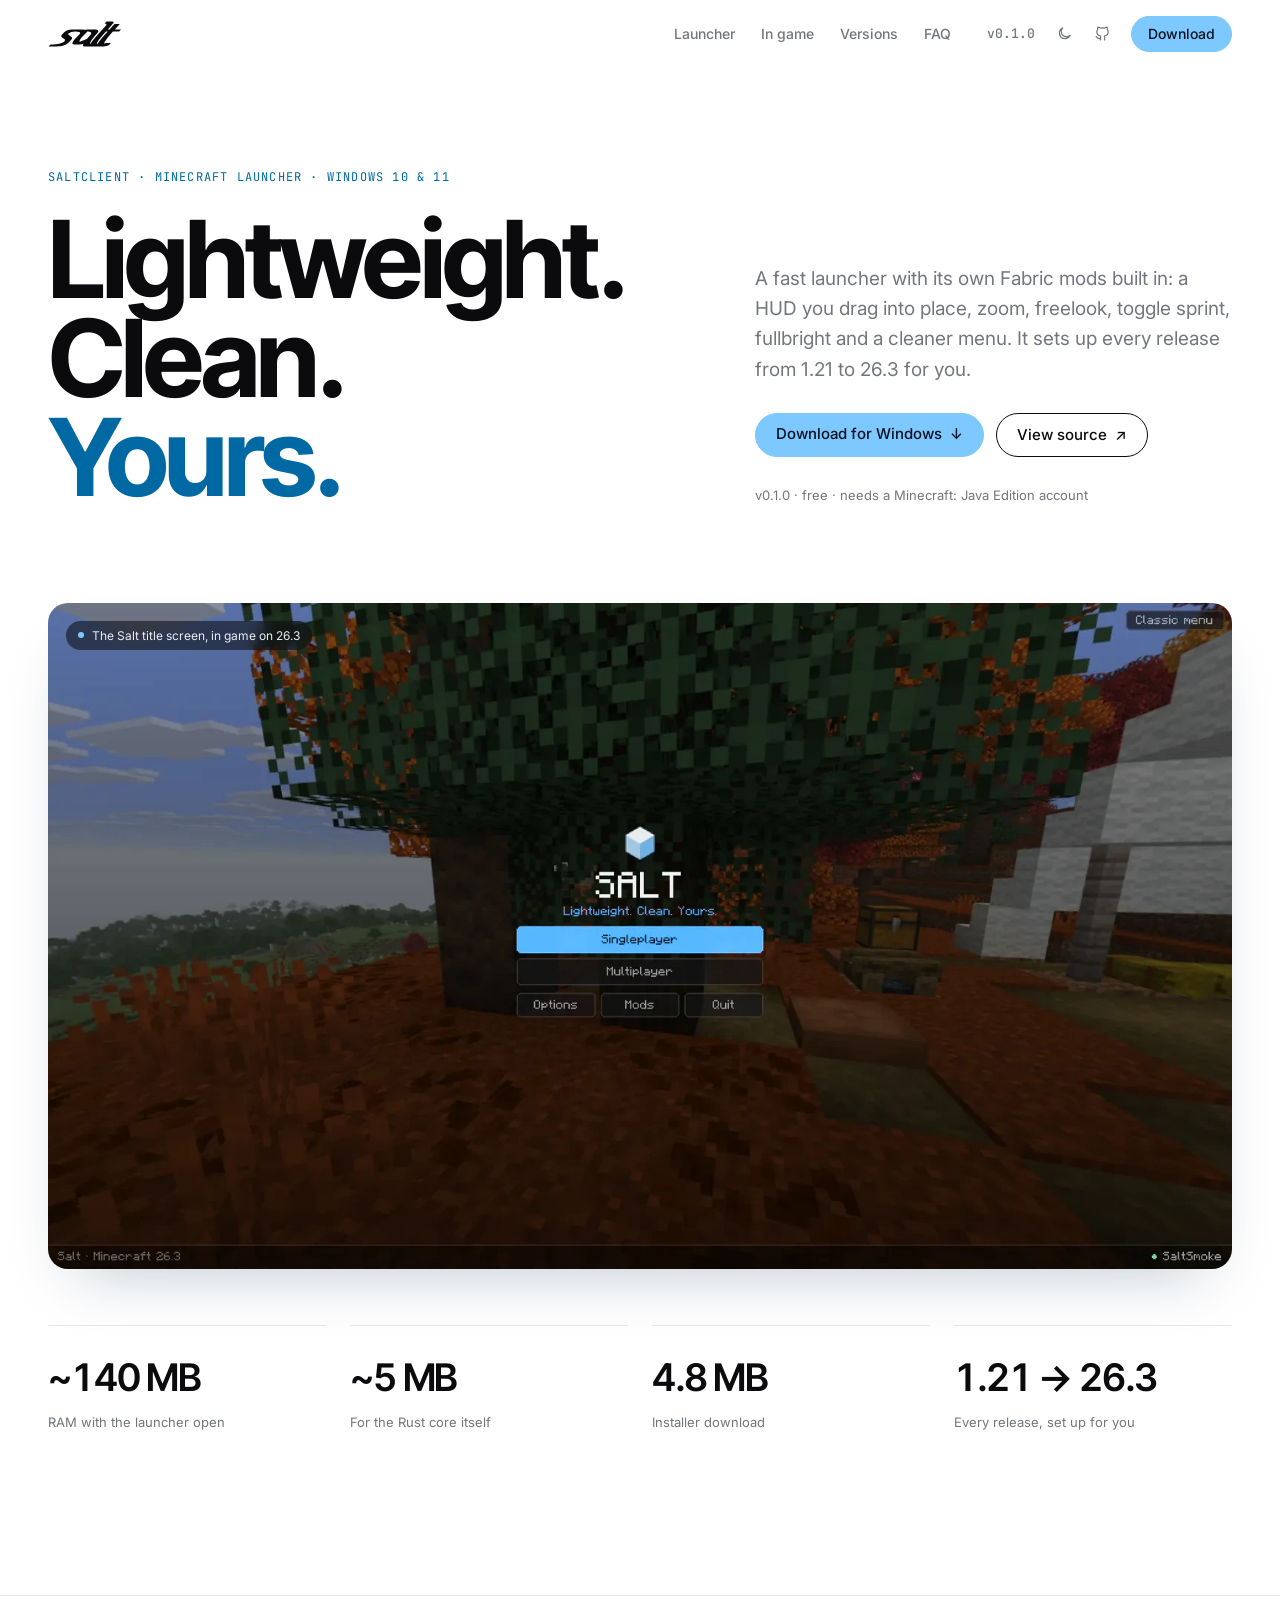
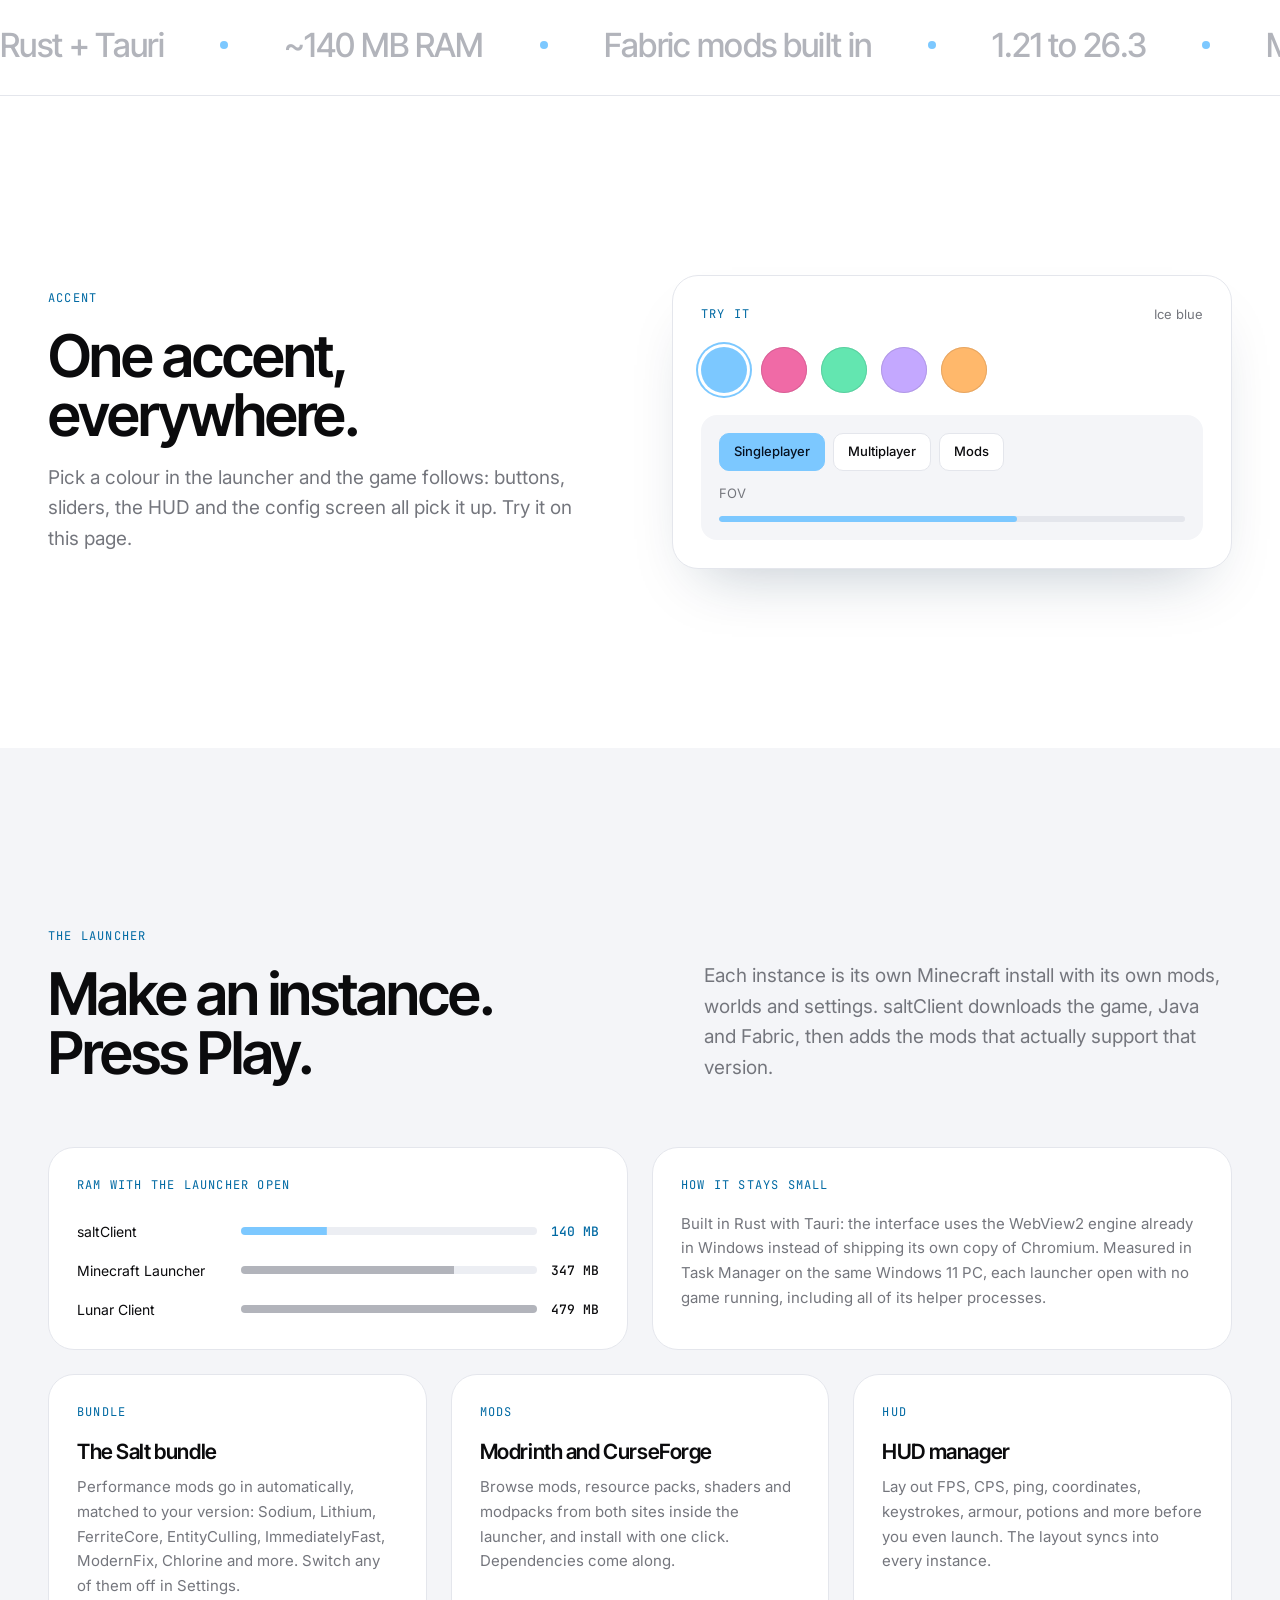
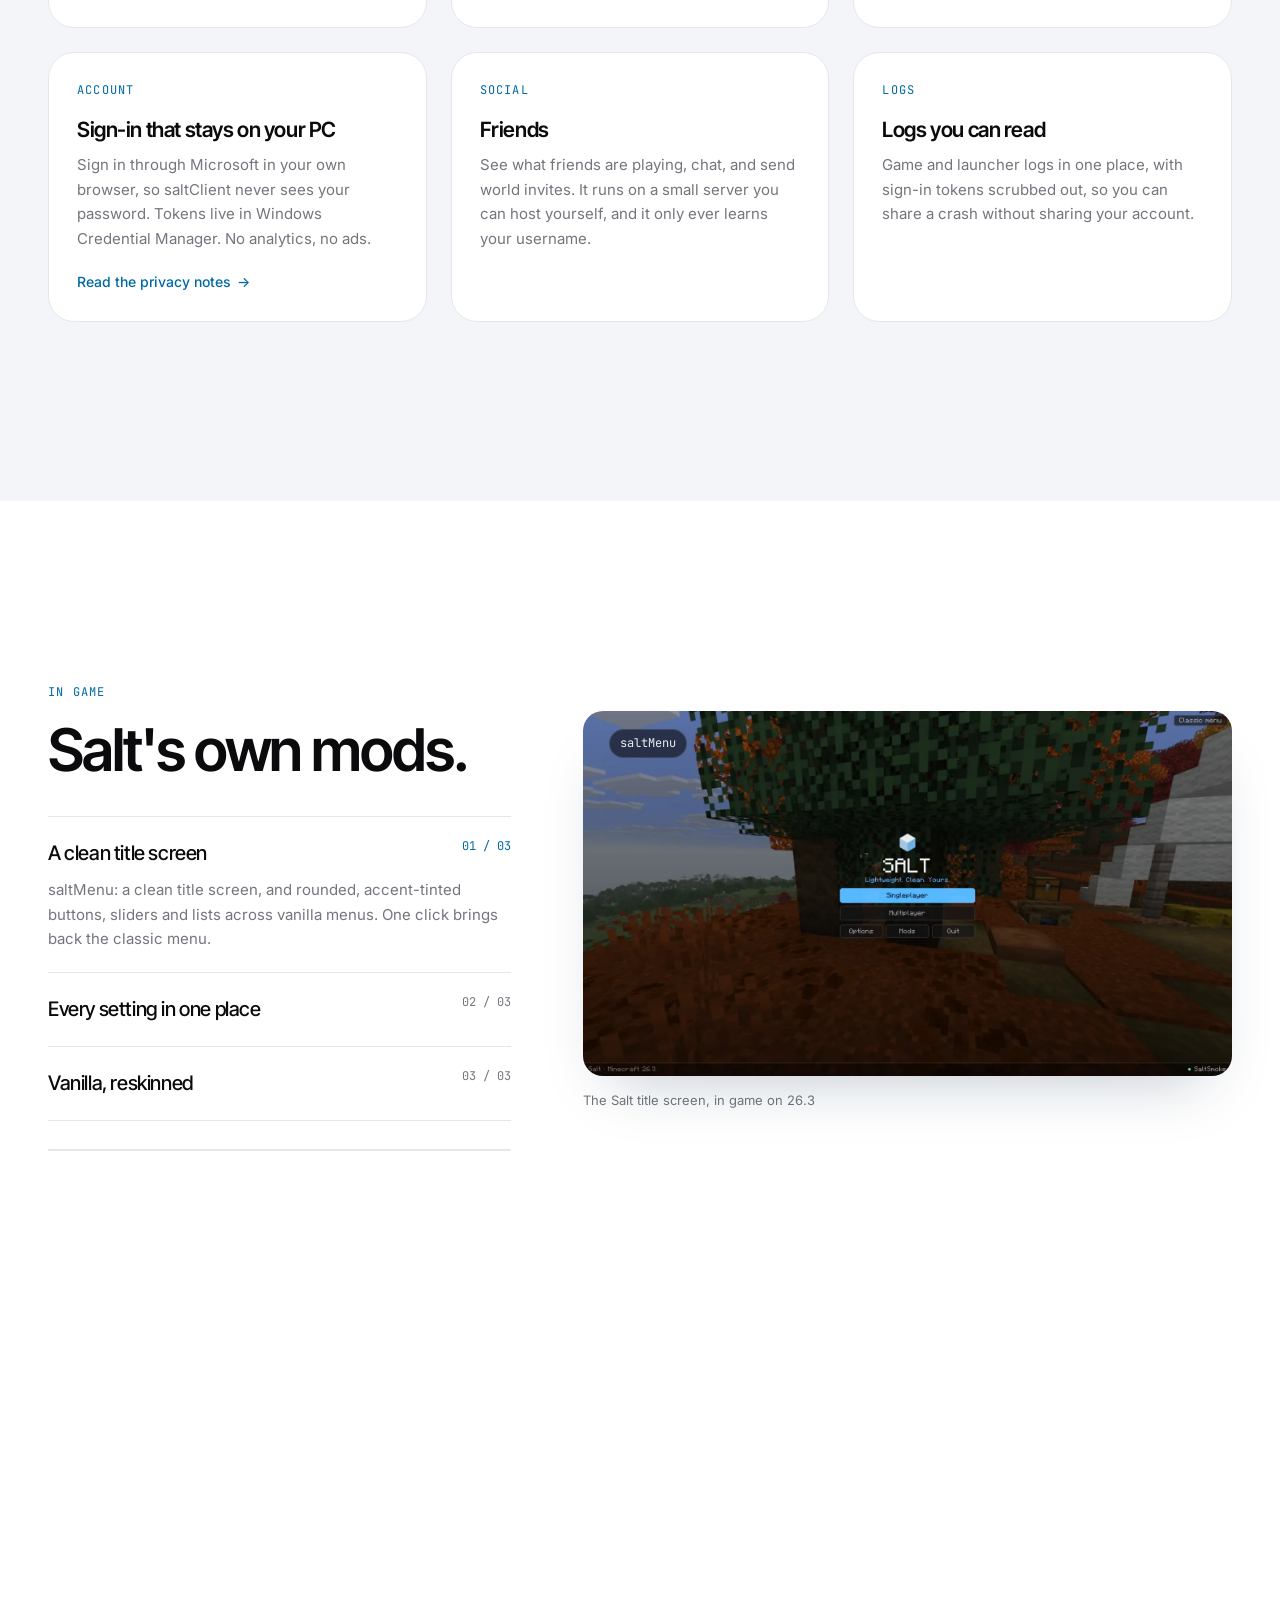
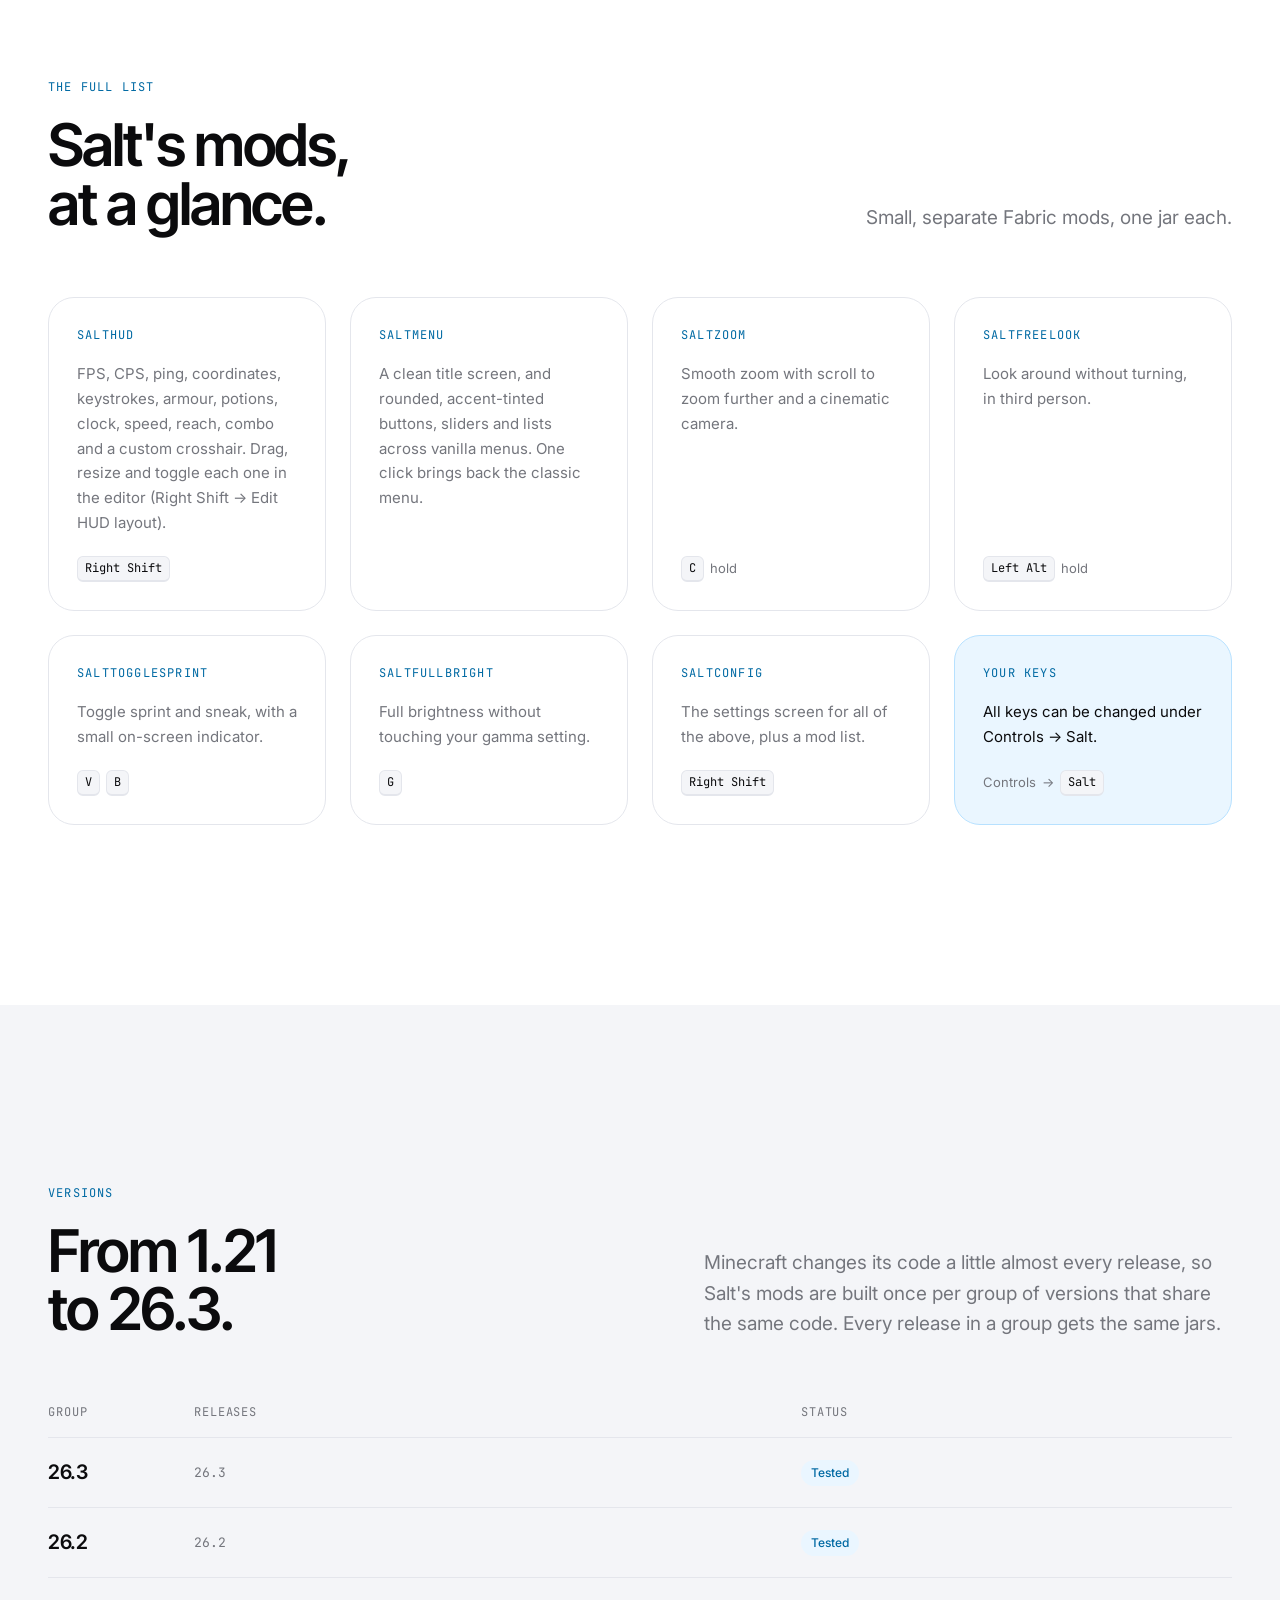
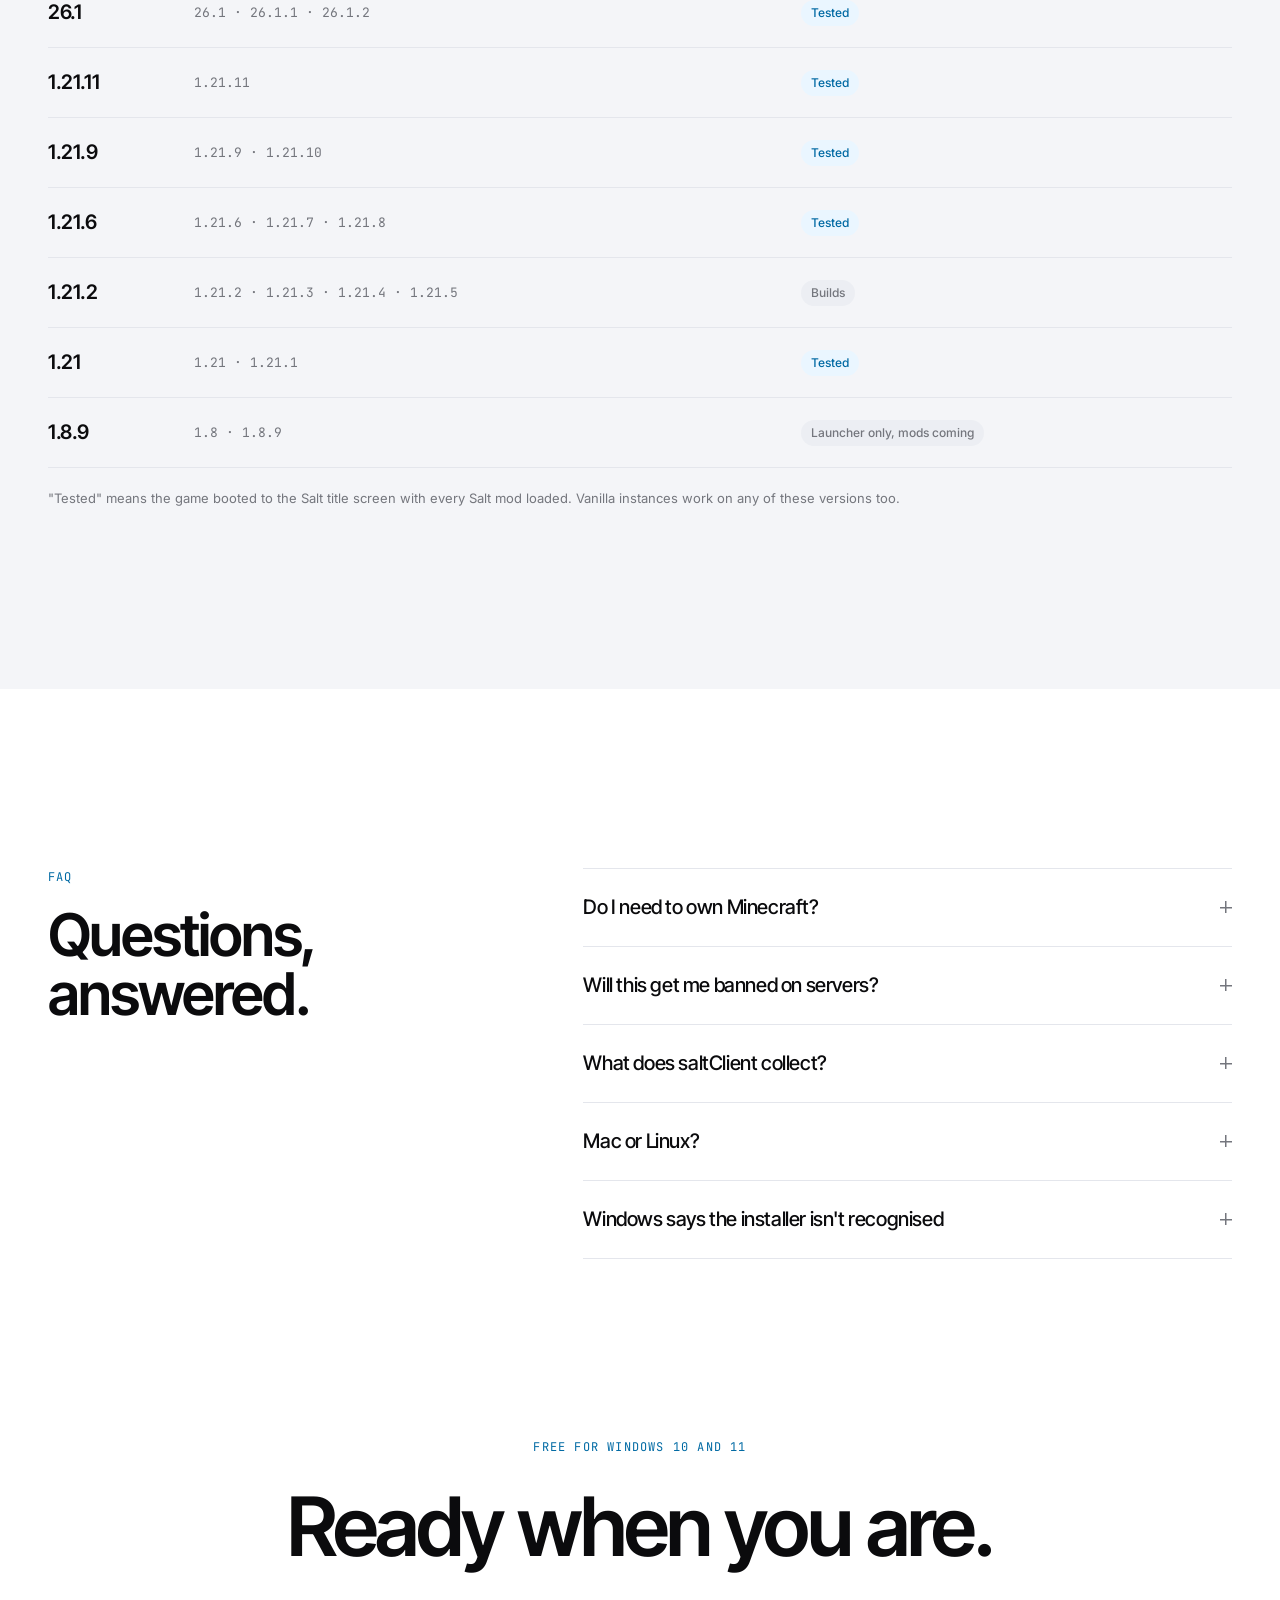
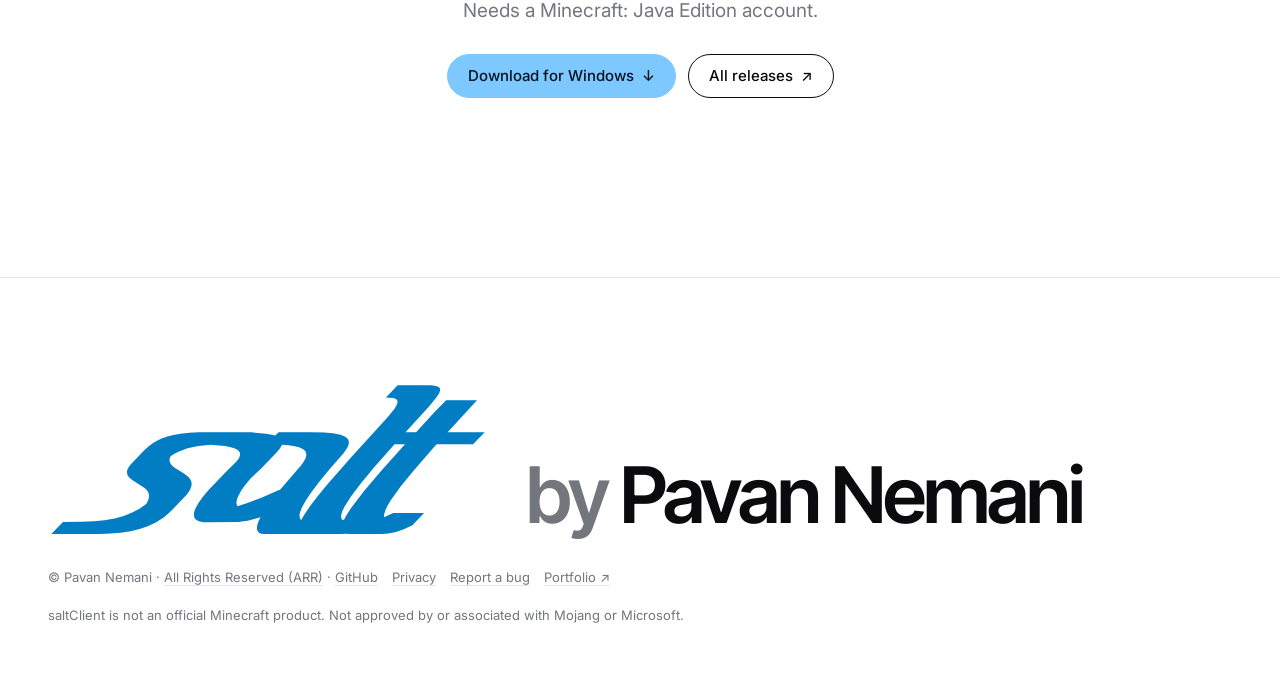
==== commit 72e92bf2: "Footer: byline beside the logo at half its height, as on Mouse 33 Co-Authored-By: Claude Opus 5.5 <n" ====
--- a/index.html
+++ b/index.html
@@ -19,7 +19,7 @@
 <link rel="preconnect" href="https://fonts.googleapis.com">
 <link rel="preconnect" href="https://fonts.gstatic.com" crossorigin>
 <link rel="stylesheet" href="https://fonts.googleapis.com/css2?family=Inter:wght@400;500;600&amp;family=Inter+Tight:wght@500;600;700&amp;family=JetBrains+Mono:wght@400;500&amp;display=swap">
-<link rel="stylesheet" href="styles.css?v=12">
+<link rel="stylesheet" href="styles.css?v=13">
 <script src="accent.js?v=2" defer></script>
 <script src="site.js?v=1" defer></script>
 </head>
--- a/styles.css
+++ b/styles.css
@@ -265,15 +265,18 @@
 /* footer: the big logo fills in as it scrolls into view */
 footer{border-top:1px solid var(--line);padding-block:32px 48px;font-size:13px;color:var(--mute)}
 footer .wrap{display:flex;justify-content:space-between;gap:16px;flex-wrap:wrap}
-.foot-logo{padding-block:72px 28px;align-items:flex-end!important;justify-content:flex-start!important;gap:6px 20px!important}
-.foot-logo .lgs{width:min(520px,72%)}
+/* byline beside the logo at about half its height, on its bottom edge (stacks on phones).
+   The salt wordmark is 2.83:1, so it runs narrower than Mouse 33's to keep that ratio. */
+.foot-logo{padding-block:72px 28px;align-items:flex-end!important;justify-content:flex-start!important;gap:10px 3cqw!important;container-type:inline-size}
+.foot-logo .lgs{width:min(440px,40cqw)}
 .foot-logo .ghost{color:var(--bg-3)}
 @supports (animation-timeline:view()){@media (prefers-reduced-motion:no-preference){
   .foot-logo .fillp{animation:wipe linear both;animation-timeline:view();animation-range:entry 10% entry 100%}
 }}
-.foot-by{margin:0 0 .3em;white-space:nowrap;font-family:var(--f-disp);font-size:clamp(12px,1.3vw,17px);font-weight:500;letter-spacing:-.02em;color:var(--mute)}
+.foot-by{margin:0 0 .04em;white-space:nowrap;line-height:1;font-family:var(--f-disp);font-size:min(78px,7cqw);font-weight:600;letter-spacing:-.04em;color:var(--mute)}
 .foot-by a{color:var(--ink);text-decoration:none;background:linear-gradient(var(--acc),var(--acc)) 0 100%/0 1.5px no-repeat;transition:background-size .4s var(--ease),color .3s}
 .foot-by a:hover{color:var(--acc-t);background-size:100% 1.5px}
+@container (max-width:640px){.foot-logo .lgs{width:66cqw}.foot-by{font-size:11cqw!important}}
 footer .fine{line-height:1.7}
 footer .fine a{color:inherit;text-decoration:underline;text-decoration-color:var(--line);text-underline-offset:3px}
 footer .fine a:hover{color:var(--ink);text-decoration-color:var(--acc)}
